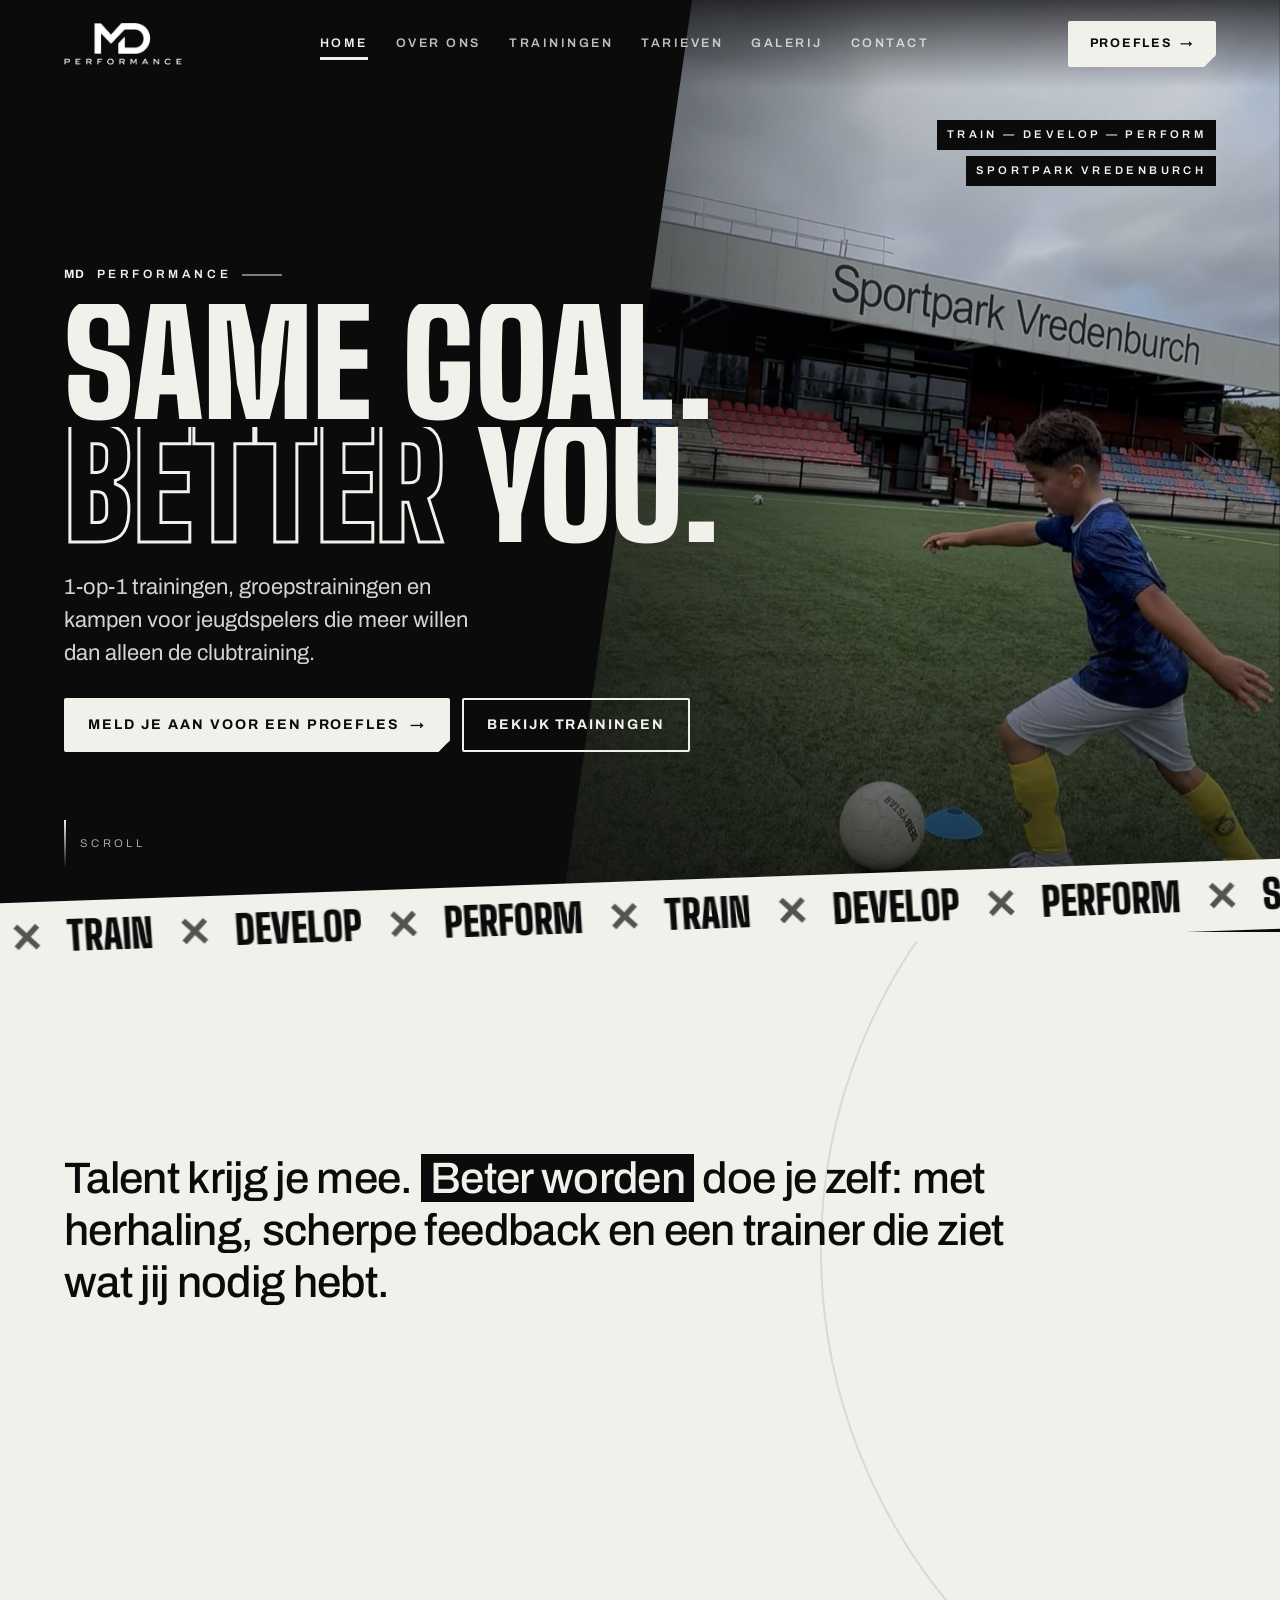
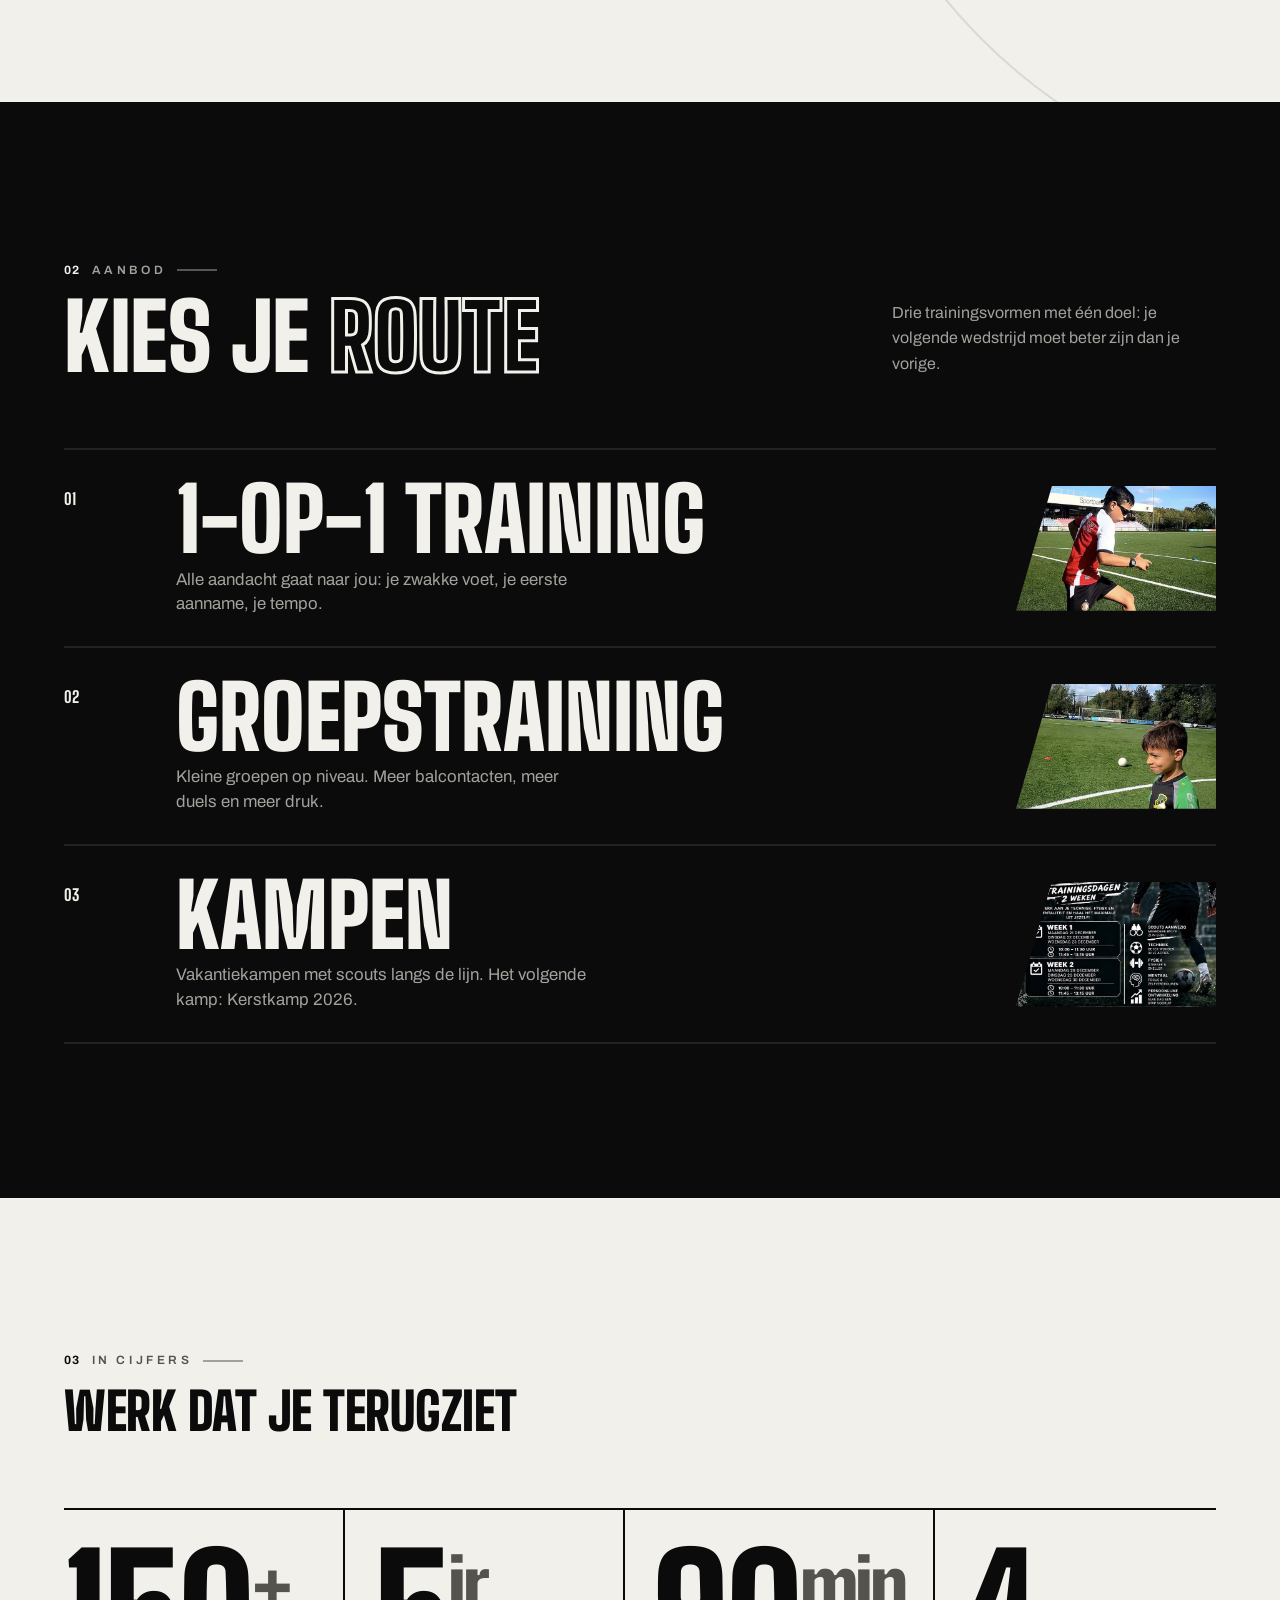
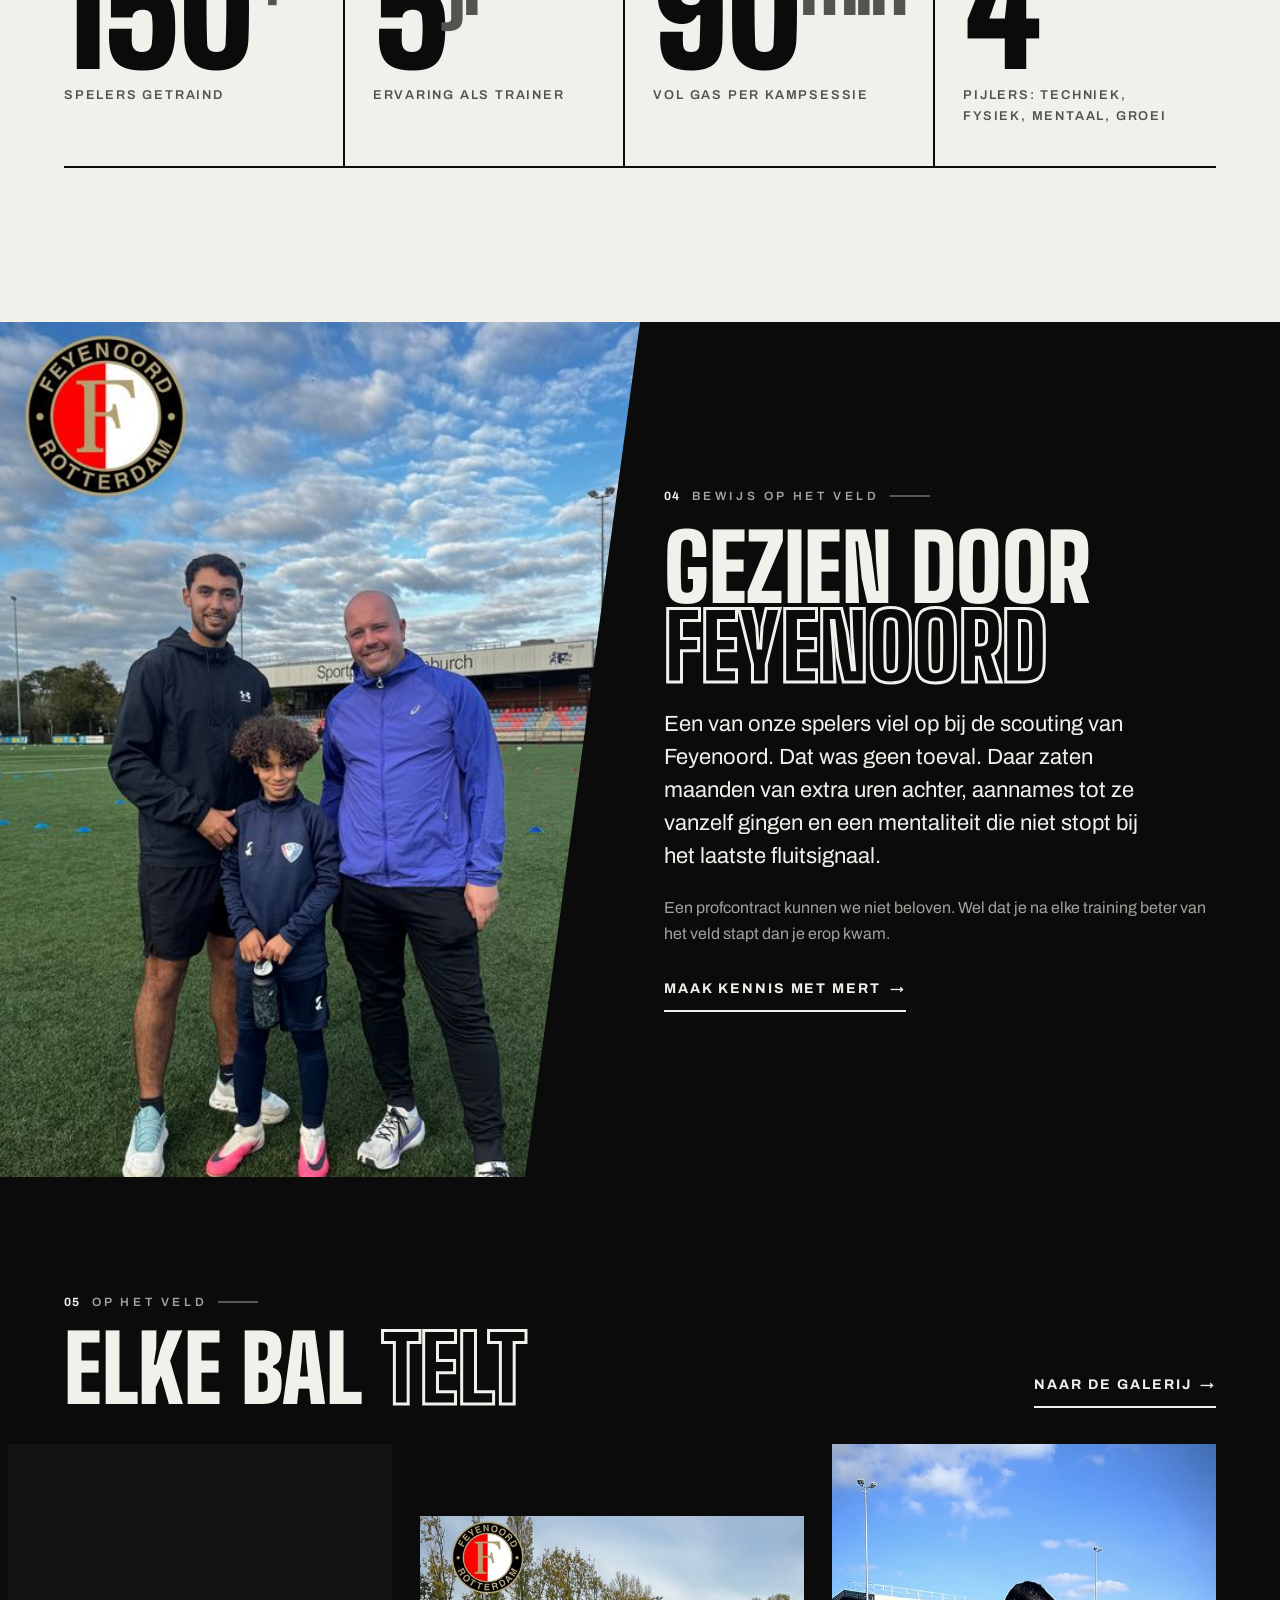
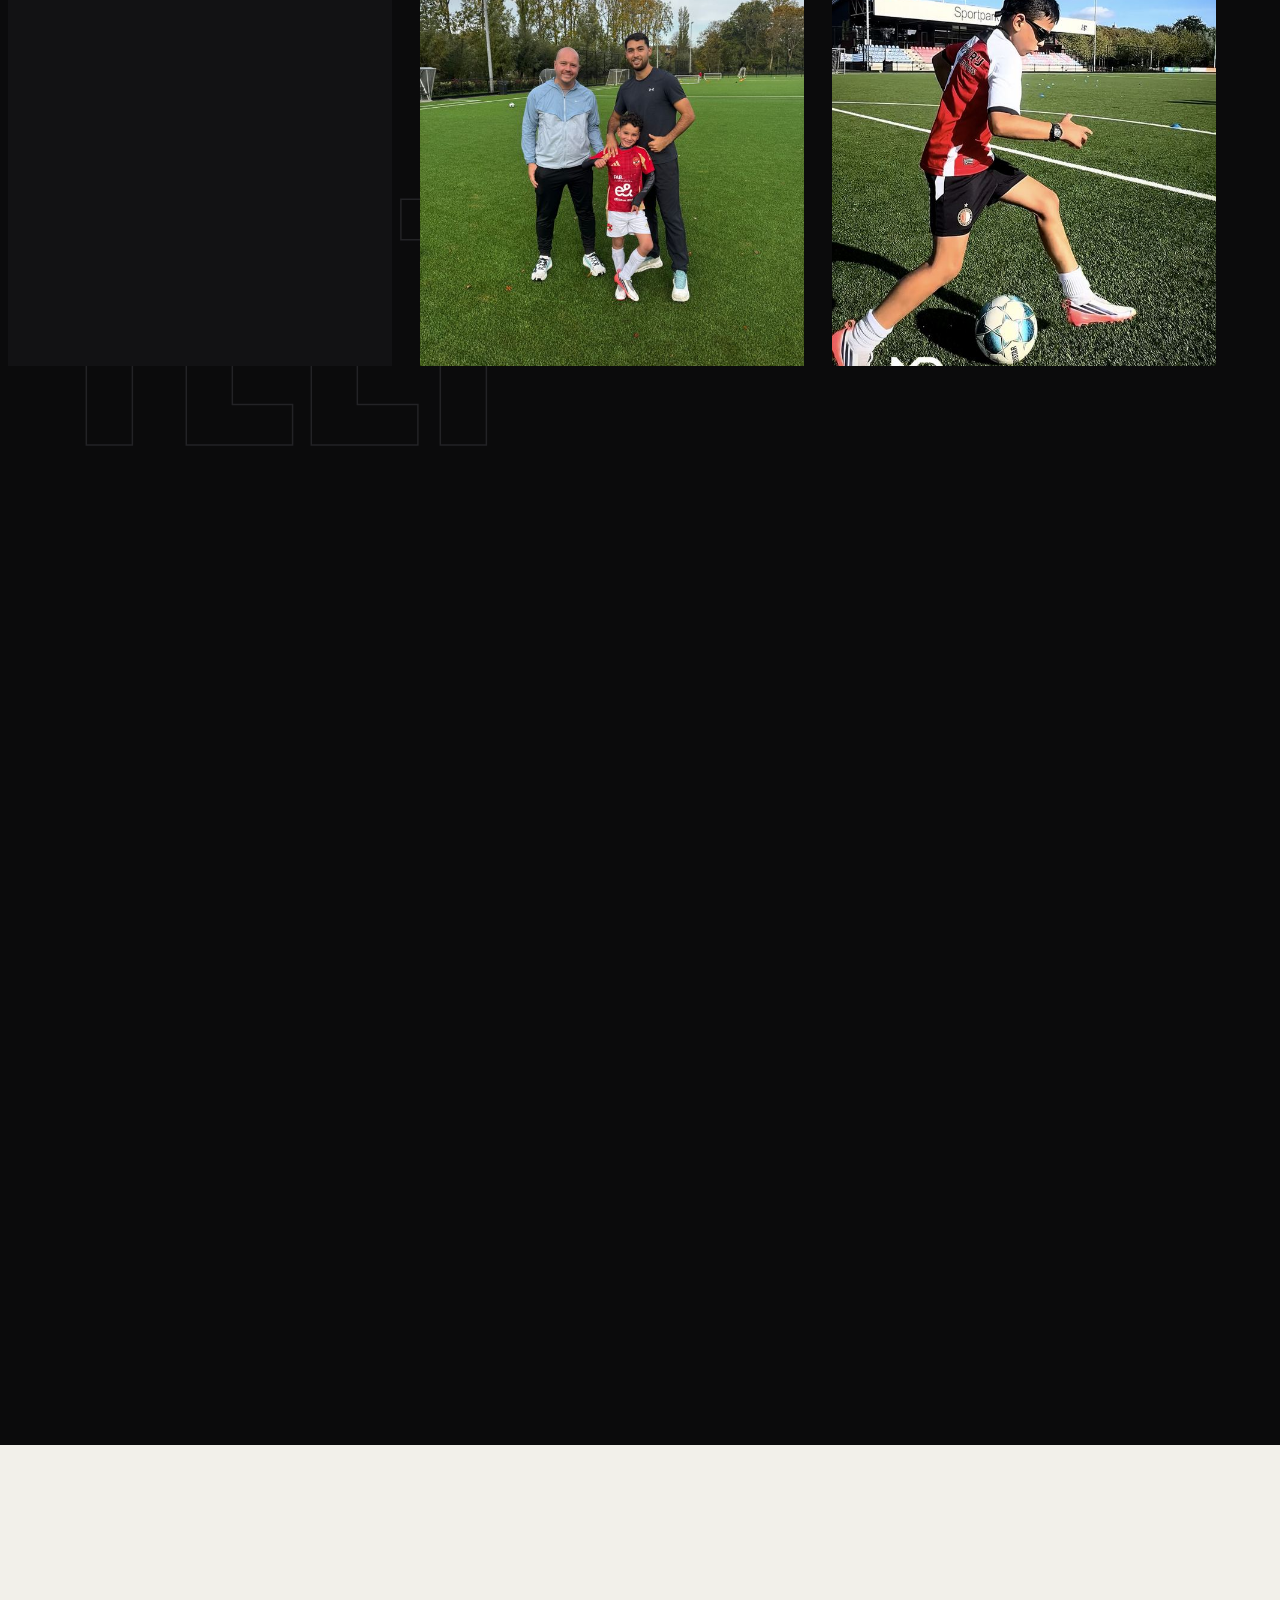
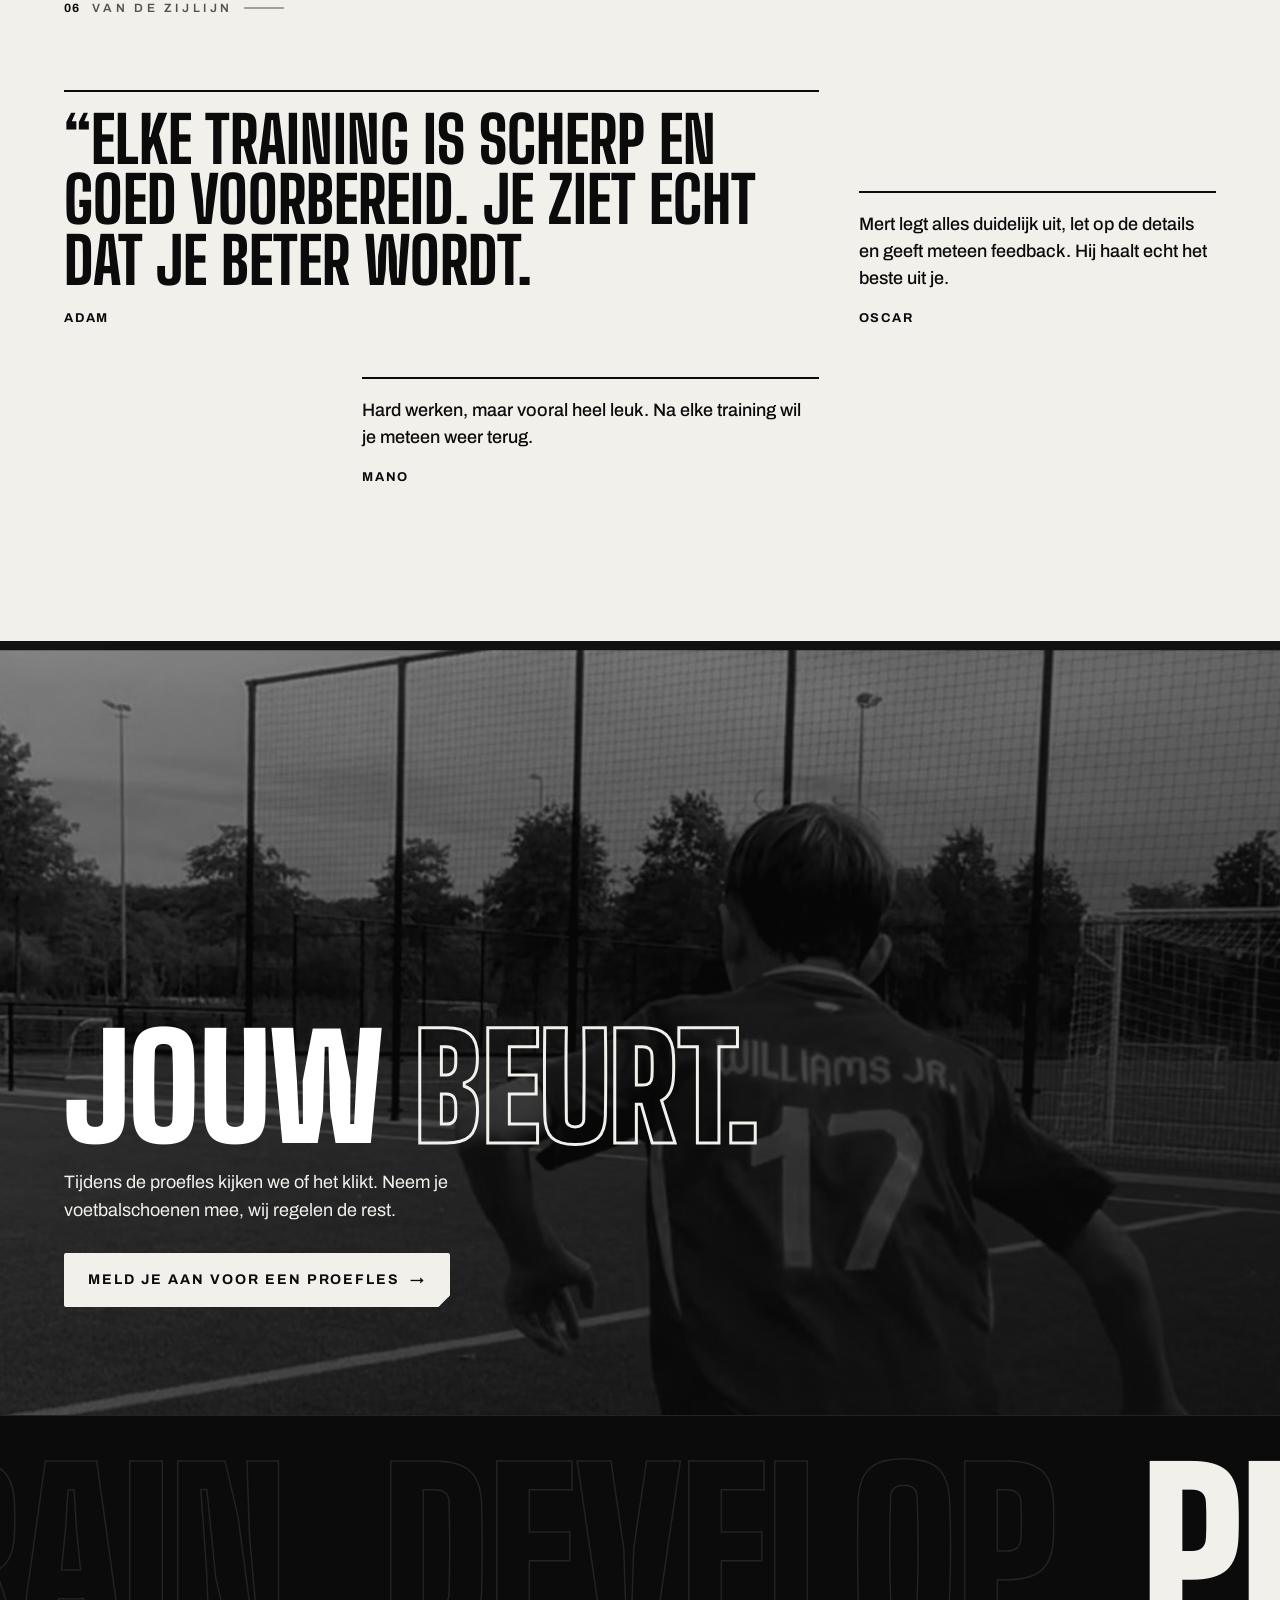
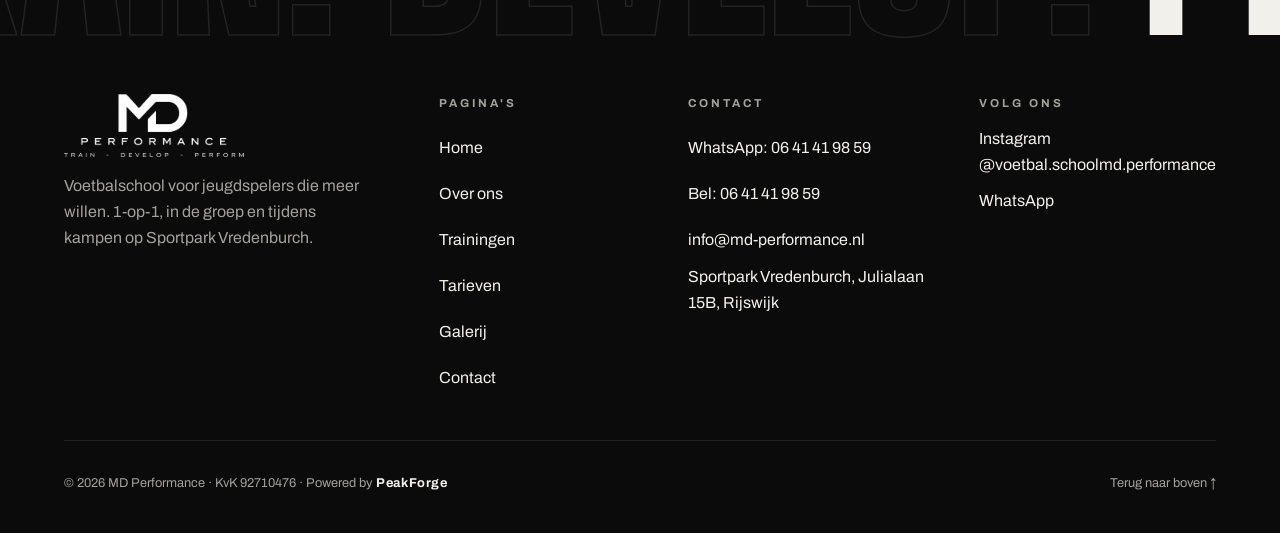
==== index.html @ e1a120b3 "MD Performance website: eerste livegang via GitHub Pages Co-Authored-By: Claude Opus 5.5 <noreply@an" ====
<!doctype html>
<html lang="nl">
<head>
<meta charset="utf-8">
<meta name="viewport" content="width=device-width, initial-scale=1, viewport-fit=cover">
<title>MD Performance | Voetbalschool in Rijswijk – 1-op-1, groep & kampen</title>
<meta name="description" content="Voetbalschool MD Performance traint jeugdspelers op Sportpark Vredenburch in Rijswijk. 1-op-1 training, kleine groepen en kampen. Meld je aan voor een proefles.">
<link rel="canonical" href="https://md-performance.nl/">
<meta name="theme-color" content="#0b0b0c">
<meta property="og:type" content="website">
<meta property="og:locale" content="nl_NL">
<meta property="og:site_name" content="MD Performance">
<meta property="og:title" content="MD Performance | Voetbalschool in Rijswijk – 1-op-1, groep & kampen">
<meta property="og:description" content="Voetbalschool MD Performance traint jeugdspelers op Sportpark Vredenburch in Rijswijk. 1-op-1 training, kleine groepen en kampen. Meld je aan voor een proefles.">
<meta property="og:url" content="https://md-performance.nl/">
<meta property="og:image" content="https://md-performance.nl/images/og-image.jpg">
<meta property="og:image:width" content="1200">
<meta property="og:image:height" content="630">
<meta name="twitter:card" content="summary_large_image">
<link rel="icon" href="favicon.ico" sizes="any">
<link rel="icon" type="image/png" sizes="192x192" href="images/icon-192.png">
<link rel="apple-touch-icon" href="images/apple-touch-icon.png">
<link rel="manifest" href="site.webmanifest">
<link rel="preconnect" href="https://fonts.googleapis.com">
<link rel="preconnect" href="https://fonts.gstatic.com" crossorigin>
<link rel="stylesheet" href="https://fonts.googleapis.com/css2?family=Archivo:wght@400;500;600;700&amp;family=Big+Shoulders+Display:wght@700;800;900&amp;display=swap">
<link rel="stylesheet" href="css/style.css">
<script>(function(d){d.classList.add('js');try{if(!sessionStorage.getItem('mdIntro'))d.classList.add('intro');if(sessionStorage.getItem('mdNav')){d.classList.add('arrive');sessionStorage.removeItem('mdNav')}}catch(e){}})(document.documentElement)</script>
<script src="js/main.js" defer></script>
<script type="application/ld+json">{"@context": "https://schema.org", "@type": "SportsActivityLocation", "name": "MD Performance", "alternateName": "MD Performance Football School", "description": "Voetbalschool voor jeugdspelers: 1-op-1 trainingen, groepstrainingen en kampen op Sportpark Vredenburch in Rijswijk.", "url": "https://md-performance.nl/", "logo": "https://md-performance.nl/images/icon-512.png", "image": "https://md-performance.nl/images/og-image.jpg", "telephone": "+31641419859", "email": "info@md-performance.nl", "slogan": "Same goal. Better you.", "address": {"@type": "PostalAddress", "streetAddress": "Julialaan 15B", "addressLocality": "Rijswijk", "addressRegion": "Zuid-Holland", "addressCountry": "NL"}, "founder": {"@type": "Person", "name": "Mert Dogrusoz"}, "areaServed": ["Rijswijk", "Den Haag", "Delft", "Westland"], "sameAs": ["https://www.instagram.com/voetbal.schoolmd.performance/"], "priceRange": "€€"}</script>
</head>
<body id="top">
<a class="skip" href="#main">Direct naar de inhoud</a>

<header class="site-header">
  <div class="wrap">
    <a class="brand" href="index.html" aria-label="MD Performance, naar de homepage">
      <img src="images/logo.png" alt="MD Performance" width="560" height="199">
    </a>
    <nav class="nav" aria-label="Hoofdmenu">
      <ul>
        <li><a href="index.html" aria-current="page">Home</a></li>
        <li><a href="over-ons.html">Over ons</a></li>
        <li><a href="trainingen.html">Trainingen</a></li>
        <li><a href="tarieven-rooster.html">Tarieven</a></li>
        <li><a href="galerij.html">Galerij</a></li>
        <li><a href="contact.html">Contact</a></li>
      </ul>
    </nav>
    <a class="btn header-cta" href="contact.html#aanmelden">Proefles <span class="arrow" aria-hidden="true">→</span></a>
    <button class="burger" type="button" aria-expanded="false" aria-controls="menu" aria-label="Menu openen"><span></span></button>
  </div>
</header>

<nav class="menu" id="menu" aria-label="Mobiel menu">
  <ol>
    <li><a href="index.html" aria-current="page"><small>01</small>Home</a></li>
    <li><a href="over-ons.html"><small>02</small>Over ons</a></li>
    <li><a href="trainingen.html"><small>03</small>Trainingen</a></li>
    <li><a href="tarieven-rooster.html"><small>04</small>Tarieven</a></li>
    <li><a href="galerij.html"><small>05</small>Galerij</a></li>
    <li><a href="contact.html"><small>06</small>Contact</a></li>
  </ol>
  <div class="menu-foot">
    <a class="btn btn--block" href="contact.html#aanmelden">Proefles aanmelden <span class="arrow" aria-hidden="true">→</span></a>
    <a class="btn btn--ghost btn--block" href="https://wa.me/31641419859?text=Hoi%20Mert%21%20Ik%20wil%20graag%20een%20proefles%20plannen%20bij%20MD%20Performance." target="_blank" rel="noopener"><svg viewBox="0 0 24 24" fill="currentColor" aria-hidden="true" focusable="false"><path d="M17.47 14.38c-.3-.15-1.76-.87-2.03-.97-.27-.1-.47-.15-.67.15-.2.3-.77.97-.94 1.16-.17.2-.35.22-.64.08-.3-.15-1.26-.47-2.39-1.48-.88-.79-1.48-1.76-1.65-2.06-.17-.3-.02-.46.13-.6.13-.14.3-.35.45-.52.15-.18.2-.3.3-.5.1-.2.05-.37-.03-.52-.07-.15-.67-1.61-.92-2.2-.24-.59-.49-.5-.67-.51h-.57c-.2 0-.52.07-.79.37-.27.3-1.04 1.02-1.04 2.48 0 1.46 1.07 2.88 1.21 3.07.15.2 2.1 3.2 5.08 4.49.71.3 1.26.49 1.7.63.71.22 1.36.19 1.87.12.57-.09 1.76-.72 2-1.41.25-.7.25-1.29.18-1.41-.08-.13-.27-.2-.57-.35m-5.42 7.4h-.01a9.87 9.87 0 0 1-5.03-1.38l-.36-.21-3.74.98 1-3.65-.24-.37a9.86 9.86 0 0 1-1.51-5.26c0-5.45 4.44-9.88 9.89-9.88 2.64 0 5.12 1.03 6.99 2.9a9.83 9.83 0 0 1 2.89 6.99c0 5.45-4.44 9.88-9.88 9.88m8.41-18.3A11.82 11.82 0 0 0 12.05 0C5.5 0 .16 5.34.16 11.89c0 2.1.55 4.14 1.59 5.95L.06 24l6.3-1.65a11.88 11.88 0 0 0 5.68 1.45h.01c6.55 0 11.89-5.34 11.89-11.9a11.82 11.82 0 0 0-3.48-8.41Z"/></svg> WhatsApp Mert</a>
    <p>Julialaan 15B, Rijswijk · <a href="tel:+31641419859">06 41 41 98 59</a></p>
  </div>
</nav>

<main id="main">

  <!-- HERO -->
  <section class="hero" aria-labelledby="hero-title">
    <div class="hero__media">
      <img src="images/vredenburch-1024.jpg" srcset="images/vredenburch-640.jpg 640w, images/vredenburch-1024.jpg 1024w, images/vredenburch-1290.jpg 1290w" sizes="(min-width: 1100px) 56vw, 100vw" width="1290" height="2284" alt="Jonge speler in blauw-geel tenue legt de bal klaar voor de tribune van Sportpark Vredenburch" fetchpriority="high">
    </div>
    <div class="wrap hero__content">
      <p class="kicker"><b>MD</b> Performance</p>
      <h1 class="d d-xxl" id="hero-title">
        <span class="line"><span style="--d:.1s">Same goal.</span></span>
        <span class="line"><span style="--d:.25s"><span class="outline">Better</span> you.</span></span>
      </h1>
      <p class="lead">1-op-1 trainingen, groepstrainingen en kampen voor jeugdspelers die meer willen dan alleen de clubtraining.</p>
      <div class="btn-row">
        <a class="btn" href="contact.html#aanmelden">Meld je aan voor een proefles <span class="arrow" aria-hidden="true">→</span></a>
        <a class="btn btn--ghost" href="trainingen.html">Bekijk trainingen</a>
      </div>
    </div>
    <div class="hero__side" aria-hidden="true"><span>Train — Develop — Perform</span><span>Sportpark Vredenburch</span></div>
    <span class="scroll-cue" aria-hidden="true">Scroll</span>
  </section>

  <div class="ticker " aria-hidden="true"><div class="ticker__track"><span>Train<i aria-hidden="true">✕</i></span><span>Develop<i aria-hidden="true">✕</i></span><span>Perform<i aria-hidden="true">✕</i></span><span>Same goal<i aria-hidden="true">✕</i></span><span>Better you<i aria-hidden="true">✕</i></span><span>Train<i aria-hidden="true">✕</i></span><span>Develop<i aria-hidden="true">✕</i></span><span>Perform<i aria-hidden="true">✕</i></span></div></div>

  <!-- INTRO -->
  <section class="sec s--light intro" aria-labelledby="intro-title">
    <span class="arc" aria-hidden="true"></span>
    <div class="wrap intro__grid">
      <p class="kicker" data-reveal><b>01</b> Waar we voor staan</p>
      <h2 class="sr-only" id="intro-title">Over MD Performance</h2>
      <p class="statement" data-fill>Talent krijg je mee. <em>Beter worden</em> doe je zelf: met herhaling, scherpe feedback en een trainer die ziet wat jij nodig hebt.</p>
      <div class="intro__aside" data-reveal style="--d:.15s">
        <p>MD Performance is opgericht door trainer Mert Dogrusoz. Bij ons sta je niet met dertig kinderen op één veld. Je traint 1-op-1 of in een kleine groep, en elke bal telt. Techniek, snelheid, inzicht en mentaliteit trainen we allemaal, afgestemd op jouw volgende stap.</p>
        <a class="link-arrow" href="over-ons.html">Lees ons verhaal <span aria-hidden="true">→</span></a>
      </div>
    </div>
  </section>

  <!-- AANBOD -->
  <section class="sec" aria-labelledby="aanbod-title">
    <div class="wrap">
      <div class="sec-head sec-head--split">
        <div>
          <p class="kicker" data-reveal><b>02</b> Aanbod</p>
          <h2 class="d d-l mt-s" id="aanbod-title" data-reveal>Kies je <span class="red">route</span></h2>
        </div>
        <p class="muted" data-reveal style="--d:.1s; max-width: 36ch">Drie trainingsvormen met één doel: je volgende wedstrijd moet beter zijn dan je vorige.</p>
      </div>
      <ul class="offer" role="list">
        <li data-reveal>
          <a href="trainingen.html#individueel">
            <span class="offer__num">01</span>
            <span class="offer__title">1-op-1 training<span class="offer__desc">Alle aandacht gaat naar jou: je zwakke voet, je eerste aanname, je tempo.</span></span>
            <span class="offer__thumb"><img src="images/aanname-1024.jpg" srcset="images/aanname-640.jpg 640w, images/aanname-1024.jpg 1024w, images/aanname-1290.jpg 1290w" sizes="200px" width="1290" height="2242" alt="" loading="lazy" decoding="async"></span>
          </a>
        </li>
        <li data-reveal style="--d:.08s">
          <a href="trainingen.html#groep">
            <span class="offer__num">02</span>
            <span class="offer__title">Groepstraining<span class="offer__desc">Kleine groepen op niveau. Meer balcontacten, meer duels en meer druk.</span></span>
            <span class="offer__thumb"><img src="images/glimlach-1024.jpg" srcset="images/glimlach-640.jpg 640w, images/glimlach-1024.jpg 1024w, images/glimlach-1274.jpg 1274w" sizes="200px" width="1274" height="2243" alt="" loading="lazy" decoding="async"></span>
          </a>
        </li>
        <li data-reveal style="--d:.16s">
          <a href="trainingen.html#kampen">
            <span class="offer__num">03</span>
            <span class="offer__title">Kampen<span class="offer__desc">Vakantiekampen met scouts langs de lijn. Het volgende kamp: Kerstkamp 2026.</span></span>
            <span class="offer__thumb"><img src="images/kerstkamp-2026-1024.jpg" srcset="images/kerstkamp-2026-640.jpg 640w, images/kerstkamp-2026-1024.jpg 1024w" sizes="200px" width="1024" height="1536" alt="" loading="lazy" decoding="async"></span>
          </a>
        </li>
      </ul>
    </div>
  </section>

  <!-- CIJFERS -->
  <section class="sec s--light" aria-labelledby="cijfers-title">
    <div class="wrap">
      <div class="sec-head">
        <p class="kicker" data-reveal><b>03</b> In cijfers</p>
        <h2 class="d d-m" id="cijfers-title" data-reveal>Werk dat je terugziet</h2>
      </div>
      <!-- INVULLEN: controleer/vervang de eerste twee cijfers door echte aantallen -->
      <dl class="stats">
        <div class="stat" data-reveal><dt class="sr-only">Spelers getraind</dt><dd style="margin:0"><span class="stat__n"><span data-count="150">150</span><span class="u">+</span></span><span class="stat__l">spelers getraind</span></dd></div>
        <div class="stat" data-reveal style="--d:.08s"><dt class="sr-only">Jaar ervaring</dt><dd style="margin:0"><span class="stat__n"><span data-count="5">5</span><span class="u">jr</span></span><span class="stat__l">ervaring als trainer</span></dd></div>
        <div class="stat" data-reveal style="--d:.16s"><dt class="sr-only">Minuten per kampsessie</dt><dd style="margin:0"><span class="stat__n"><span data-count="90">90</span><span class="u">min</span></span><span class="stat__l">vol gas per kampsessie</span></dd></div>
        <div class="stat" data-reveal style="--d:.24s"><dt class="sr-only">Pijlers</dt><dd style="margin:0"><span class="stat__n"><span data-count="4">4</span></span><span class="stat__l">pijlers: techniek, fysiek, mentaal, groei</span></dd></div>
      </dl>
    </div>
  </section>

  <!-- FEATURE: SCOUTING -->
  <section class="feature" aria-labelledby="scout-title">
    <div class="feature__media media cut-r" data-reveal="cut">
      <img src="images/scouting-1-1024.jpg" srcset="images/scouting-1-640.jpg 640w, images/scouting-1-1024.jpg 1024w, images/scouting-1-1600.jpg 1600w" sizes="(min-width: 768px) 50vw, 100vw" width="1600" height="2136" alt="Trainer Mert Dogrusoz met een jonge speler en een begeleider op Sportpark Vredenburch" loading="lazy" decoding="async">
    </div>
    <div class="feature__body">
      <p class="kicker" data-reveal><b>04</b> Bewijs op het veld</p>
      <h2 class="d d-l" id="scout-title" data-reveal>Gezien door <span class="red">Feyenoord</span></h2>
      <p class="lead" data-reveal>Een van onze spelers viel op bij de scouting van Feyenoord. Dat was geen toeval. Daar zaten maanden van extra uren achter, aannames tot ze vanzelf gingen en een mentaliteit die niet stopt bij het laatste fluitsignaal.</p>
      <p class="muted" data-reveal>Een profcontract kunnen we niet beloven. Wel dat je na elke training beter van het veld stapt dan je erop kwam.</p>
      <div data-reveal><a class="link-arrow" href="over-ons.html">Maak kennis met Mert <span aria-hidden="true">→</span></a></div>
    </div>
  </section>

  <!-- FOTO-STROOK -->
  <section class="sec hs" aria-labelledby="veld-title">
    <div class="hs__pin">
    <span class="hs__ghost" aria-hidden="true">Elke bal telt</span>
    <div class="wrap sec-head sec-head--split">
      <div>
        <p class="kicker" data-reveal><b>05</b> Op het veld</p>
        <h2 class="d d-l mt-s" id="veld-title" data-reveal>Elke bal <span class="outline">telt</span></h2>
      </div>
      <a class="link-arrow" href="galerij.html" data-reveal>Naar de galerij <span aria-hidden="true">→</span></a>
    </div>
    <div class="strip">
      <figure class="media media--hover" data-reveal><img src="images/vredenburch-1024.jpg" srcset="images/vredenburch-640.jpg 640w, images/vredenburch-1024.jpg 1024w, images/vredenburch-1290.jpg 1290w" sizes="(min-width: 1100px) 22vw, 72vw" width="1290" height="2284" alt="Speler in blauw-geel tenue dribbelt langs een pion voor de tribune van Sportpark Vredenburch" loading="lazy" decoding="async"></figure>
      <figure class="media media--hover" data-reveal style="--d:.08s"><img src="images/glimlach-1024.jpg" srcset="images/glimlach-640.jpg 640w, images/glimlach-1024.jpg 1024w, images/glimlach-1274.jpg 1274w" sizes="(min-width: 1100px) 18vw, 72vw" width="1274" height="2243" alt="Lachende jonge speler in een groen-zwart shirt bij de middencirkel" loading="lazy" decoding="async"></figure>
      <figure class="media media--hover duo" data-reveal style="--d:.16s"><img src="images/sprint-1024.jpg" srcset="images/sprint-640.jpg 640w, images/sprint-1024.jpg 1024w, images/sprint-1290.jpg 1290w" sizes="(min-width: 1100px) 20vw, 72vw" width="1290" height="2111" alt="Speler met rugnummer 17 sprint met de bal langs pionnen tijdens een training" loading="lazy" decoding="async"></figure>
      <figure class="media media--hover" data-reveal style="--d:.24s"><img src="images/scouting-2-1024.jpg" srcset="images/scouting-2-640.jpg 640w, images/scouting-2-1024.jpg 1024w, images/scouting-2-1600.jpg 1600w" sizes="(min-width: 1100px) 18vw, 72vw" width="1600" height="2136" alt="Mert Dogrusoz met een jonge speler in een rood shirt en een begeleider op het trainingsveld" loading="lazy" decoding="async"></figure>
      <figure class="media media--hover" data-reveal style="--d:.32s"><img src="images/aanname-1024.jpg" srcset="images/aanname-640.jpg 640w, images/aanname-1024.jpg 1024w, images/aanname-1290.jpg 1290w" sizes="(min-width: 1100px) 22vw, 72vw" width="1290" height="2242" alt="Speler controleert de bal met de binnenkant van de voet" loading="lazy" decoding="async"></figure>
    </div>
    <p class="strip-hint" aria-hidden="true">← Swipe →</p>
    </div>
  </section>

  <!-- REVIEWS -->
  <section class="sec s--light" aria-labelledby="reviews-title">
    <div class="wrap">
      <div class="sec-head">
        <p class="kicker" data-reveal><b>06</b> Van de zijlijn</p>
        <h2 class="sr-only" id="reviews-title">Wat ouders en spelers zeggen</h2>
      </div>
      <div class="reviews">
        <figure class="review review--big" data-reveal>
          <blockquote><p>Elke training is scherp en goed voorbereid. Je ziet echt dat je beter wordt.</p></blockquote>
          <figcaption><b>Adam</b></figcaption>
        </figure>
        <figure class="review" data-reveal style="--d:.1s">
          <blockquote><p>Mert legt alles duidelijk uit, let op de details en geeft meteen feedback. Hij haalt echt het beste uit je.</p></blockquote>
          <figcaption><b>Oscar</b></figcaption>
        </figure>
        <figure class="review" data-reveal style="--d:.2s">
          <blockquote><p>Hard werken, maar vooral heel leuk. Na elke training wil je meteen weer terug.</p></blockquote>
          <figcaption><b>Mano</b></figcaption>
        </figure>
      </div>
    </div>
  </section>

  <!-- AFSLUITENDE CTA -->
  <section class="cta-final" aria-labelledby="cta-title">
    <div class="media duo duo--dark"><img src="images/sprint-1024.jpg" srcset="images/sprint-640.jpg 640w, images/sprint-1024.jpg 1024w, images/sprint-1290.jpg 1290w" sizes="100vw" width="1290" height="2111" alt="" loading="lazy" decoding="async"></div>
    <div class="wrap">
      <h2 class="d d-xl" id="cta-title" data-reveal>Jouw <span class="outline">beurt.</span></h2>
      <p data-reveal>Tijdens de proefles kijken we of het klikt. Neem je voetbalschoenen mee, wij regelen de rest.</p>
      <div class="btn-row" data-reveal>
        <a class="btn" href="contact.html#aanmelden">Meld je aan voor een proefles <span class="arrow" aria-hidden="true">→</span></a>
      </div>
    </div>
  </section>

</main>

<footer class="site-footer">
  <div class="footer-big" aria-hidden="true">Train. Develop. <span>Perform.</span></div>
  <div class="wrap">
    <div class="footer-grid">
      <div class="footer-brand">
        <img src="images/logo-full.png" alt="MD Performance – Train, Develop, Perform" width="900" height="319" loading="lazy">
        <p>Voetbalschool voor jeugdspelers die meer willen. 1-op-1, in de groep en tijdens kampen op Sportpark Vredenburch.</p>
      </div>
      <div>
        <h2>Pagina's</h2>
        <ul>
          <li><a href="index.html">Home</a></li>
          <li><a href="over-ons.html">Over ons</a></li>
          <li><a href="trainingen.html">Trainingen</a></li>
          <li><a href="tarieven-rooster.html">Tarieven</a></li>
          <li><a href="galerij.html">Galerij</a></li>
          <li><a href="contact.html">Contact</a></li>
        </ul>
      </div>
      <div>
        <h2>Contact</h2>
        <ul>
          <li><a href="https://wa.me/31641419859?text=Hoi%20Mert%21%20Ik%20wil%20graag%20een%20proefles%20plannen%20bij%20MD%20Performance." target="_blank" rel="noopener">WhatsApp: 06 41 41 98 59</a></li>
          <li><a href="tel:+31641419859">Bel: 06 41 41 98 59</a></li>
          <li><a href="mailto:info@md-performance.nl">info@md-performance.nl</a></li>
          <li><a href="https://www.google.com/maps/search/?api=1&query=Sportpark%20Vredenburch%2C%20Julialaan%2015B%2C%20Rijswijk" target="_blank" rel="noopener">Sportpark Vredenburch, Julialaan 15B, Rijswijk</a></li>
        </ul>
      </div>
      <div>
        <h2>Volg ons</h2>
        <ul>
          <li><a href="https://www.instagram.com/voetbal.schoolmd.performance/" target="_blank" rel="noopener">Instagram @voetbal.schoolmd.performance</a></li>
          <li><a href="https://wa.me/31641419859?text=Hoi%20Mert%21%20Ik%20wil%20graag%20een%20proefles%20plannen%20bij%20MD%20Performance." target="_blank" rel="noopener">WhatsApp</a></li>
        </ul>
      </div>
    </div>
    <div class="footer-bottom">
      <p>© <span data-year>2026</span> MD Performance · KvK 92710476 · <a class="powered" href="https://www.peakforge.nl" target="_blank" rel="noopener">Powered by <b>PeakForge</b></a></p>
      <a href="#top">Terug naar boven ↑</a>
    </div>
  </div>
</footer>

<div class="dock">
  <a class="btn" href="contact.html#aanmelden">Proefles aanmelden <span class="arrow" aria-hidden="true">→</span></a>
  <a class="btn btn--wa" href="https://wa.me/31641419859?text=Hoi%20Mert%21%20Ik%20wil%20graag%20een%20proefles%20plannen%20bij%20MD%20Performance." target="_blank" rel="noopener" aria-label="Stuur een WhatsApp-bericht"><svg viewBox="0 0 24 24" fill="currentColor" aria-hidden="true" focusable="false"><path d="M17.47 14.38c-.3-.15-1.76-.87-2.03-.97-.27-.1-.47-.15-.67.15-.2.3-.77.97-.94 1.16-.17.2-.35.22-.64.08-.3-.15-1.26-.47-2.39-1.48-.88-.79-1.48-1.76-1.65-2.06-.17-.3-.02-.46.13-.6.13-.14.3-.35.45-.52.15-.18.2-.3.3-.5.1-.2.05-.37-.03-.52-.07-.15-.67-1.61-.92-2.2-.24-.59-.49-.5-.67-.51h-.57c-.2 0-.52.07-.79.37-.27.3-1.04 1.02-1.04 2.48 0 1.46 1.07 2.88 1.21 3.07.15.2 2.1 3.2 5.08 4.49.71.3 1.26.49 1.7.63.71.22 1.36.19 1.87.12.57-.09 1.76-.72 2-1.41.25-.7.25-1.29.18-1.41-.08-.13-.27-.2-.57-.35m-5.42 7.4h-.01a9.87 9.87 0 0 1-5.03-1.38l-.36-.21-3.74.98 1-3.65-.24-.37a9.86 9.86 0 0 1-1.51-5.26c0-5.45 4.44-9.88 9.89-9.88 2.64 0 5.12 1.03 6.99 2.9a9.83 9.83 0 0 1 2.89 6.99c0 5.45-4.44 9.88-9.88 9.88m8.41-18.3A11.82 11.82 0 0 0 12.05 0C5.5 0 .16 5.34.16 11.89c0 2.1.55 4.14 1.59 5.95L.06 24l6.3-1.65a11.88 11.88 0 0 0 5.68 1.45h.01c6.55 0 11.89-5.34 11.89-11.9a11.82 11.82 0 0 0-3.48-8.41Z"/></svg></a>
</div>
</body>
</html>
---- css/style.css ----
/* ==========================================================================
   MD PERFORMANCE — style.css
   Concept "Krijtlijn": zwart/krijtwit + één signaalrood, condensed display-
   typografie, diagonale snedes (de schuine poot van de M) en veldlijnen.
   Mobile-first: basis = 360–430px, opschalen op 768px en 1100px.
   ========================================================================== */

/* ---------- 1. Tokens ---------------------------------------------------- */
:root {
  /* Kleuren */
  --ink: #0b0b0c;          /* diepzwart – hoofdgrond */
  --ink-2: #161618;        /* iets lichter zwart voor vlakken */
  --ink-3: #232326;        /* lijnen op zwart */
  --chalk: #f2f0ea;        /* krijtwit – lichte secties en tekst op zwart */
  --chalk-2: #e3e0d7;      /* lijnen op krijtwit */
  --mute: #a3a19b;         /* secundaire tekst op zwart (7:1) */
  --mute-ink: #55534e;     /* secundaire tekst op krijtwit (7:1) */
  /* Accent = zwart/wit. Wil je later toch een kleuraccent? Pas deze drie aan. */
  --acc: var(--chalk);     /* accent: vlakken/knoppen op zwart */
  --acc-hi: var(--chalk);  /* accent als tekst op zwart */
  --acc-lo: var(--ink);    /* accent als tekst op krijtwit */
  --err: #ff5a4d;          /* alleen voor foutmeldingen in formulieren */

  /* Typografie */
  --f-display: "Big Shoulders Display", "Arial Narrow", "Roboto Condensed", Impact, sans-serif;
  --f-body: "Archivo", system-ui, -apple-system, "Segoe UI", Roboto, Arial, sans-serif;

  /* Maatvoering */
  --max: 1320px;
  --g: clamp(20px, 5vw, 64px);            /* zijmarge */
  --sec: clamp(72px, 12vw, 160px);        /* sectie-padding */
  --hh: 68px;                             /* header-hoogte */
  --dock: 76px;                           /* hoogte mobiele CTA-balk */
  --cut: 12%;                             /* diagonale snede */
  --ease: cubic-bezier(.2, .8, .2, 1);
  --radius: 2px;
}
@media (min-width: 1100px) {
  :root { --hh: 88px; --dock: 0px; }
}

/* ---------- 2. Reset & basis -------------------------------------------- */
*, *::before, *::after { box-sizing: border-box; }
html { -webkit-text-size-adjust: 100%; scroll-behavior: smooth; scroll-padding-top: calc(var(--hh) + 16px); }
body {
  margin: 0;
  background: var(--ink);
  color: var(--chalk);
  font-family: var(--f-body);
  font-size: 1rem;
  line-height: 1.6;
  overflow-x: clip;
  padding-bottom: var(--dock);
  -webkit-font-smoothing: antialiased;
  text-rendering: optimizeLegibility;
}
img { max-width: 100%; height: auto; display: block; }
a { color: inherit; }
button, input, select, textarea { font: inherit; color: inherit; }
h1, h2, h3, h4, p, ul, ol, dl, figure, blockquote { margin: 0; }
ul[role="list"], ol[role="list"] { list-style: none; padding: 0; }
[hidden] { display: none !important; }

::selection { background: var(--chalk); color: var(--ink); }

:focus-visible {
  outline: 3px solid var(--acc-hi);
  outline-offset: 3px;
}
.s--light :focus-visible { outline-color: var(--acc-lo); }

.skip {
  position: absolute; left: 12px; top: -100px; z-index: 200;
  background: var(--chalk); color: var(--ink); padding: 12px 18px; font-weight: 700; text-decoration: none;
}
.skip:focus { top: 12px; }

.sr-only {
  position: absolute !important; width: 1px; height: 1px; padding: 0; margin: -1px;
  overflow: hidden; clip: rect(0 0 0 0); white-space: nowrap; border: 0;
}

/* Paginaovergang: native cross-document view transitions + fallback fade */
main { animation: page-in .6s var(--ease) backwards; overflow-x: clip; }
@keyframes page-in { from { opacity: 0; transform: translateY(14px); } }

/* ---------- 3. Layout ---------------------------------------------------- */
.wrap { width: min(100% - var(--g) * 2, var(--max)); margin-inline: auto; }
.wrap--narrow { width: min(100% - var(--g) * 2, 880px); margin-inline: auto; }
.sec { padding-block: var(--sec); position: relative; }
.sec--tight { padding-block: calc(var(--sec) * .6); }
.s--light { background: var(--chalk); color: var(--ink); }
.s--ink2 { background: var(--ink-2); }

/* ---------- 4. Typografie ----------------------------------------------- */
.d {
  font-family: var(--f-display);
  font-weight: 900;
  text-transform: uppercase;
  line-height: .86;
  letter-spacing: -.005em;
  text-wrap: balance;
}
.d-xxl { font-size: clamp(4.25rem, 21vw, 14rem); line-height: .8; }
.d-xl  { font-size: clamp(3.25rem, 14vw, 9rem); }
.d-l   { font-size: clamp(2.6rem, 9vw, 5.75rem); }
.d-m   { font-size: clamp(2rem, 6vw, 3.25rem); line-height: .92; }
.d-s   { font-size: clamp(1.6rem, 4vw, 2.1rem); line-height: .95; }

.outline { color: transparent; -webkit-text-stroke: 2px var(--chalk); }
.s--light .outline { -webkit-text-stroke-color: var(--ink); }
.block__num.outline { -webkit-text-stroke-width: clamp(1.5px, .3vw, 3px); }
.d .outline { color: transparent; -webkit-text-stroke: clamp(1.5px, .25vw, 3px) var(--chalk); }
.s--light .d .outline { -webkit-text-stroke-color: var(--ink); }
.red { color: transparent; -webkit-text-stroke: clamp(1.5px, .25vw, 3px) var(--chalk); }
.s--light .red { -webkit-text-stroke-color: var(--ink); }

.kicker {
  display: inline-flex; align-items: center; gap: .9em;
  font-family: var(--f-body); font-weight: 600;
  font-size: .75rem; letter-spacing: .3em; text-transform: uppercase;
  color: var(--mute);
}
.s--light .kicker { color: var(--mute-ink); }
.kicker b { color: var(--acc-hi); font-weight: 700; letter-spacing: .12em; }
.s--light .kicker b { color: var(--acc-lo); }
.kicker::after { content: ""; width: 40px; height: 2px; background: currentColor; opacity: .5; }

.lead { font-size: clamp(1.125rem, 2.2vw, 1.375rem); line-height: 1.5; max-width: 38ch; }
.statement {
  font-family: var(--f-body); font-weight: 500;
  font-size: clamp(1.5rem, 3.6vw, 2.75rem); line-height: 1.18; letter-spacing: -.015em;
  text-wrap: pretty;
}
.statement em { font-style: normal; background: var(--ink); color: var(--chalk); padding: 0 .2em; -webkit-box-decoration-break: clone; box-decoration-break: clone; }
.muted { color: var(--mute); }
.s--light .muted { color: var(--mute-ink); }
.prose p + p { margin-top: 1em; }
.prose { max-width: 62ch; }

/* ---------- 5. Knoppen --------------------------------------------------- */
.btn {
  --bg: var(--acc); --fg: var(--ink);
  position: relative; isolation: isolate; overflow: hidden;
  display: inline-flex; align-items: center; justify-content: center; gap: .7em;
  min-height: 54px; padding: .5em 1.3em;
  background: var(--bg); color: var(--fg);
  font-family: var(--f-body); font-weight: 700; font-size: .8125rem; line-height: 1.25; text-align: center;
  letter-spacing: .1em; text-transform: uppercase; text-decoration: none;
  border: 2px solid var(--bg); border-radius: var(--radius); cursor: pointer;
  clip-path: polygon(0 0, 100% 0, 100% calc(100% - 12px), calc(100% - 12px) 100%, 0 100%);
  transition: color .3s var(--ease), border-color .3s var(--ease), translate .5s var(--ease);
}
.btn::before {
  content: ""; position: absolute; inset: 0; z-index: -1;
  background: var(--ink); transform: translateX(-125%) skewX(-18deg); transform-origin: left;
  transition: transform .45s var(--ease);
}
.btn:hover::before, .btn:focus-visible::before { transform: translateX(0) skewX(0); }
.btn:hover, .btn:focus-visible { color: var(--chalk); }
.btn .arrow { transition: transform .3s var(--ease); }
.btn:hover .arrow { transform: translateX(5px); }
.s--light .btn { --bg: var(--ink); --fg: var(--chalk); }
.s--light .btn::before { background: var(--chalk); }
.s--light .btn:hover, .s--light .btn:focus-visible { color: var(--ink); }
.btn--ghost { --bg: transparent; --fg: var(--chalk); border-color: currentColor; clip-path: none; }
.btn--ghost::before { background: var(--chalk); }
.btn--ghost:hover { color: var(--ink); }
.s--light .btn--ghost { --bg: transparent; --fg: var(--ink); border-color: var(--ink); }
.s--light .btn--ghost::before { background: var(--ink); }
.s--light .btn--ghost:hover { color: var(--chalk); }
@media (min-width: 768px) { .btn { padding: .5em 1.6em; font-size: .875rem; letter-spacing: .14em; } }
.btn--block { width: 100%; }
.btn svg { width: 20px; height: 20px; flex: none; }
.btn-row { display: flex; flex-wrap: wrap; gap: 12px; }

.link-arrow {
  display: inline-flex; align-items: center; gap: .6em; min-height: 44px;
  font-weight: 700; font-size: .875rem; letter-spacing: .14em; text-transform: uppercase;
  text-decoration: none; border-bottom: 2px solid currentColor;
}
.link-arrow span { transition: transform .3s var(--ease); }
.link-arrow:hover span { transform: translateX(6px); }

/* ---------- 6. Header ---------------------------------------------------- */
.site-header {
  position: fixed; inset: 0 0 auto; z-index: 100;
  height: var(--hh);
  display: flex; align-items: center;
  background: linear-gradient(to bottom, rgba(11,11,12,.75), rgba(11,11,12,0));
  transition: height .35s var(--ease), background-color .35s var(--ease), box-shadow .35s, transform .5s var(--ease);
}
.site-header.is-hidden { transform: translateY(-100%); }
.site-header.is-scrolled,
.solid-header .site-header {
  background: var(--ink);
  box-shadow: 0 1px 0 var(--ink-3);
}
.site-header .wrap { display: flex; align-items: center; justify-content: space-between; gap: 24px; }
.brand { display: flex; align-items: center; min-height: 44px; text-decoration: none; }
.brand img { height: 34px; width: auto; transition: height .35s var(--ease); }

.nav { display: none; }
.header-cta { display: none; }

.burger {
  position: relative; z-index: 2;
  width: 48px; height: 48px; margin-right: -10px;
  display: grid; place-items: center;
  background: none; border: 0; cursor: pointer;
}
.burger span, .burger span::before {
  content: ""; display: block; width: 28px; height: 2px; background: var(--chalk);
  transition: transform .35s var(--ease), width .35s var(--ease);
}
.burger span { position: relative; }
.burger span::before { position: absolute; top: 8px; right: 0; width: 18px; }
.burger span { transform: translateY(-4px); }
.burger[aria-expanded="true"] span { transform: translateY(0) rotate(45deg); }
.burger[aria-expanded="true"] span::before { width: 28px; top: 0; transform: rotate(-90deg); }

@media (min-width: 1100px) {
  .site-header.is-scrolled { height: 68px; }
  .site-header.is-scrolled .brand img { height: 30px; }
  .brand img { height: 42px; }
  .burger { display: none; }
  .nav { display: block; }
  .nav ul { display: flex; gap: clamp(18px, 2.2vw, 36px); list-style: none; margin: 0; padding: 0; }
  .nav a {
    position: relative; display: inline-flex; align-items: center; min-height: 44px;
    font-weight: 600; font-size: .78rem; letter-spacing: .2em; text-transform: uppercase;
    text-decoration: none; color: rgba(242,240,234,.78);
    transition: color .2s;
  }
  .nav a::after {
    content: ""; position: absolute; left: 0; right: 0; bottom: 6px; height: 3px;
    background: var(--acc); transform: scaleX(0); transform-origin: right;
    transition: transform .35s var(--ease);
  }
  .nav a:hover { color: var(--chalk); }
  .nav a:hover::after { transform: scaleX(1); transform-origin: left; }
  .nav a[aria-current="page"] { color: var(--chalk); }
  .nav a[aria-current="page"]::after { transform: scaleX(1); }
  .header-cta { display: inline-flex; min-height: 46px; font-size: .78rem; }
}
.nav-x { display: none; }
@media (min-width: 1320px) { .nav-x { display: inline; } }

/* ---------- 7. Mobiel menu (fullscreen overlay) -------------------------- */
.menu {
  position: fixed; inset: 0; z-index: 90;
  background: var(--ink);
  display: flex; flex-direction: column;
  padding: calc(var(--hh) + 16px) var(--g) calc(24px + env(safe-area-inset-bottom, 0px));
  overflow-y: auto;
  visibility: hidden; opacity: 0;
  clip-path: polygon(0 0, 100% 0, 100% 0, 0 0);
  transition: clip-path .55s var(--ease), opacity .3s, visibility 0s .55s;
}
.menu::before { /* middencirkel als decor */
  content: ""; position: absolute; right: -40vw; top: 30%;
  width: 90vw; aspect-ratio: 1; border: 2px solid var(--ink-3); border-radius: 50%;
  pointer-events: none;
}
.menu.is-open {
  visibility: visible; opacity: 1;
  clip-path: polygon(0 0, 100% 0, 100% 100%, 0 100%);
  transition: clip-path .55s var(--ease), opacity .2s, visibility 0s;
}
.menu ol { list-style: none; margin: 0; padding: 0; position: relative; }
.menu li { border-bottom: 1px solid var(--ink-3); }
.menu li a {
  display: flex; align-items: baseline; gap: 16px;
  padding: 12px 0; min-height: 56px;
  font-family: var(--f-display); font-weight: 800; text-transform: uppercase;
  font-size: clamp(2.25rem, 11vw, 3.5rem); line-height: 1; text-decoration: none;
  transform: translateY(24px); opacity: 0;
  transition: transform .5s var(--ease), opacity .5s var(--ease), color .2s;
}
.menu li a small {
  font-family: var(--f-body); font-size: .75rem; font-weight: 600; letter-spacing: .2em; color: var(--mute);
}
.menu li a[aria-current="page"] { color: transparent; -webkit-text-stroke: 1.5px var(--chalk); }
.menu li a[aria-current="page"] small { color: var(--chalk); -webkit-text-stroke: 0; }
.menu.is-open li a { transform: none; opacity: 1; }
.menu.is-open li:nth-child(2) a { transition-delay: .05s; }
.menu.is-open li:nth-child(3) a { transition-delay: .1s; }
.menu.is-open li:nth-child(4) a { transition-delay: .15s; }
.menu.is-open li:nth-child(5) a { transition-delay: .2s; }
.menu.is-open li:nth-child(6) a { transition-delay: .25s; }
.menu-foot { margin-top: auto; padding-top: 32px; display: grid; gap: 12px; position: relative; }
.menu-foot p { font-size: .875rem; color: var(--mute); }
.menu-open { overflow: hidden; }
@media (min-width: 1100px) { .menu { display: none; } }

/* ---------- 8. Mobiele CTA-dock ----------------------------------------- */
.dock {
  position: fixed; inset: auto 0 0; z-index: 80;
  display: flex; gap: 8px;
  padding: 10px var(--g) calc(10px + env(safe-area-inset-bottom, 0px));
  background: rgba(11,11,12,.94);
  -webkit-backdrop-filter: blur(8px); backdrop-filter: blur(8px);
  border-top: 1px solid var(--ink-3);
  transition: transform .35s var(--ease);
}
.dock .btn { flex: 1; min-height: 52px; font-size: .8rem; padding: 0 1em; }
.dock .btn--wa { flex: 0 0 56px; padding: 0; --bg: var(--ink-2); --fg: var(--chalk); border-color: var(--ink-3); }
.dock .btn--wa::before { background: var(--chalk); }
.dock .btn--wa:hover { color: var(--ink); }
.menu-open .dock { transform: translateY(110%); }
@media (min-width: 1100px) { .dock { display: none; } }

/* ---------- 9. Reveal-animaties ----------------------------------------- */
.js [data-reveal] {
  opacity: 0; transform: translateY(32px);
  transition: opacity .8s var(--ease), transform .8s var(--ease);
  transition-delay: var(--d, 0s);
}
.js [data-reveal="cut"] {
  opacity: 1; transform: none;
  clip-path: polygon(0 100%, 100% 100%, 100% 100%, 0 100%);
  transition: clip-path 1.1s var(--ease);
  transition-delay: var(--d, 0s);
}
.js [data-reveal="left"] { transform: translateX(-40px); }
.js [data-reveal].is-in { opacity: 1; transform: none; }
.js [data-reveal="cut"].is-in { clip-path: var(--clip, polygon(0 0, 100% 0, 100% 100%, 0 100%)); }

/* ---------- 10. Media: snedes, duotone ---------------------------------- */
.media { position: relative; overflow: hidden; background: var(--ink-2); }
.media img { width: 100%; height: 100%; object-fit: cover; transition: transform 1.2s var(--ease); }
.media--hover:hover img { transform: scale(1.05); }
/* Snedes via --clip, zodat de reveal-animatie naar de snede toe animeert */
.cut-l  { --clip: polygon(var(--cut) 0, 100% 0, 100% 100%, 0 100%); clip-path: var(--clip); }
.cut-r  { --clip: polygon(0 0, 100% 0, calc(100% - var(--cut)) 100%, 0 100%); clip-path: var(--clip); }
.cut-b  { --clip: polygon(0 0, 100% 0, 100% 88%, 0 100%); clip-path: var(--clip); }
.duo img { filter: grayscale(1) contrast(1.15); }
.duo::after {
  content: ""; position: absolute; inset: 0; background: rgba(11,11,12,.3); pointer-events: none;
}
.duo--dark::after { background: linear-gradient(160deg, rgba(11,11,12,.35) 0%, rgba(11,11,12,.85) 100%); }
.tag {
  position: absolute; left: 0; bottom: 0; z-index: 2;
  background: var(--ink); color: var(--chalk);
  font-size: .7rem; font-weight: 600; letter-spacing: .24em; text-transform: uppercase;
  padding: 10px 14px;
}

/* Veldlijnen (decor) */
.arc { position: absolute; pointer-events: none; border: 2px solid currentColor; border-radius: 50%; opacity: .1; }

/* ---------- 11. HOME: hero ----------------------------------------------- */
.hero {
  position: relative; min-height: 100svh;
  display: grid; align-items: end;
  padding: calc(var(--hh) + 24px) 0 clamp(40px, 8vw, 72px);
  overflow: hidden;
}
.hero__media { position: absolute; inset: 0; }
.hero__media img { width: 100%; height: 100%; object-fit: cover; object-position: 55% 30%; }
.hero__media::after {
  content: ""; position: absolute; inset: 0;
  background:
    linear-gradient(to top, var(--ink) 0%, rgba(11,11,12,.88) 38%, rgba(11,11,12,.45) 62%, rgba(11,11,12,.2) 80%, rgba(11,11,12,.45) 100%);
}
.hero .kicker { color: var(--chalk); }
.hero__content { position: relative; z-index: 2; }
.hero h1 { margin: 18px 0 20px; }
.hero h1 .line { display: block; overflow: hidden; padding-bottom: .04em; }
.hero h1 .line > span { display: inline-block; animation: rise 1s var(--ease) both; animation-delay: var(--d, .1s); }
@keyframes rise { from { transform: translateY(105%); } }
.hero .lead { color: rgba(242,240,234,.88); margin-bottom: 28px; }
.hero__side { display: none; }

@media (min-width: 768px) {
  .hero__media img { object-position: 50% 30%; }
}
@media (min-width: 1100px) {
  .hero { align-items: center; padding-bottom: 0; }
  .hero__media { left: 44%; }
  .hero__media { clip-path: polygon(18% 0, 100% 0, 100% 100%, 0 100%); }
  .hero__media::after {
    background: linear-gradient(to right, rgba(11,11,12,.55) 0%, rgba(11,11,12,0) 45%),
                linear-gradient(to top, rgba(11,11,12,.6), rgba(11,11,12,0) 40%);
  }
  .hero__content { max-width: none; }
  .hero h1 { font-size: clamp(7rem, 11.5vw, 13.5rem); }
  .hero .lead { max-width: 34ch; }
  .hero__side {
    display: flex; position: absolute; z-index: 2; right: var(--g); top: calc(var(--hh) + 32px);
    flex-direction: column; align-items: flex-end; gap: 6px;
    font-size: .7rem; letter-spacing: .3em; text-transform: uppercase; font-weight: 600;
  }
  .hero__side span { background: var(--ink); padding: 6px 10px; }
  .hero__side span:first-child { color: var(--acc-hi); }
}
.scroll-cue {
  display: none;
}
@media (min-width: 1100px) {
  .scroll-cue {
    display: flex; position: absolute; left: var(--g); bottom: 32px; z-index: 2;
    align-items: center; gap: 14px; font-size: .7rem; letter-spacing: .3em; text-transform: uppercase; color: var(--mute);
  }
  .scroll-cue::before { content: ""; width: 2px; height: 48px; background: linear-gradient(var(--acc), transparent); animation: cue 2s var(--ease) infinite; transform-origin: top; }
}
@keyframes cue { 0% { transform: scaleY(0); } 60% { transform: scaleY(1); } 100% { transform: scaleY(1); opacity: 0; } }

/* ---------- 12. Ticker-band --------------------------------------------- */
.ticker {
  position: relative; z-index: 3;
  background: var(--chalk); color: var(--ink);
  transform: rotate(-2deg); margin: -18px -10px;
  overflow: hidden; padding: 14px 0;
  box-shadow: 0 0 0 1px var(--chalk);
}
.ticker__track { display: flex; width: max-content; animation: tick 28s linear infinite; }
.ticker__track span {
  font-family: var(--f-display); font-weight: 900; text-transform: uppercase;
  font-size: clamp(1.5rem, 4vw, 2.5rem); line-height: 1; white-space: nowrap; padding-right: .6em;
}
.ticker__track span i { font-style: normal; color: var(--mute-ink); padding-left: .6em; }
@keyframes tick { to { transform: translateX(-50%); } }
.ticker--ink { background: var(--ink); color: var(--chalk); transform: rotate(1.5deg); box-shadow: none; }
.ticker--ink .ticker__track span i { color: var(--mute); }

/* ---------- 13. Intro (home) -------------------------------------------- */
.intro { overflow: hidden; }
.intro .arc { width: 120vw; max-width: 1100px; aspect-ratio: 1; right: -50%; top: -30%; color: var(--ink); }
.intro__grid { display: grid; gap: 32px; position: relative; }
.intro__aside { display: grid; gap: 20px; align-content: start; }
@media (min-width: 768px) {
  .intro__grid { grid-template-columns: 1fr 1fr; gap: 48px 64px; }
  .intro__grid > .kicker { grid-column: 1 / -1; }
  .intro__grid .statement { grid-column: 1 / -1; }
  .intro__aside { grid-column: 2; }
}
@media (min-width: 1100px) {
  .intro__grid { grid-template-columns: repeat(12, 1fr); }
  .intro__grid > .kicker { grid-column: 1 / 5; }
  .intro__grid .statement { grid-column: 1 / 11; }
  .intro__aside { grid-column: 7 / 12; }
}

/* ---------- 14. Aanbod-rijen (home) ------------------------------------- */
.sec-head { display: grid; gap: 18px; margin-bottom: clamp(36px, 6vw, 72px); }
@media (min-width: 1100px) {
  .sec-head--split { grid-template-columns: 1fr auto; align-items: end; }
}
.offer { list-style: none; margin: 0; padding: 0; border-top: 2px solid var(--ink-3); }
.offer li { border-bottom: 2px solid var(--ink-3); }
.offer a {
  position: relative; isolation: isolate;
  display: grid; grid-template-columns: auto 1fr 84px; align-items: center; gap: 16px;
  padding: 22px 0; text-decoration: none;
}
.offer a::before {
  content: ""; position: absolute; inset: 0 calc(var(--g) * -1); z-index: -1; background: var(--acc);
  clip-path: polygon(0 0, 0 0, 0 100%, 0 100%);
  transition: clip-path .5s var(--ease);
}
.offer__num { font-family: var(--f-display); font-weight: 800; font-size: 1rem; color: var(--acc-hi); align-self: start; padding-top: 6px; }
.offer__title { font-family: var(--f-display); font-weight: 900; text-transform: uppercase; font-size: clamp(2.2rem, 9vw, 5.5rem); line-height: .9; transition: transform .5s var(--ease); }
.offer a:hover .offer__title { transform: translateX(14px); }
.offer__desc { display: block; font-family: var(--f-body); font-size: .95rem; line-height: 1.45; text-transform: none; font-weight: 400; color: var(--mute); margin-top: 8px; max-width: 42ch; transition: color .3s; }
.offer__thumb { width: 84px; aspect-ratio: 3/4; overflow: hidden; clip-path: polygon(18% 0, 100% 0, 100% 100%, 0 100%); }
.offer__thumb img { width: 100%; height: 100%; object-fit: cover; transition: transform .6s var(--ease); }
.offer a:hover::before, .offer a:focus-visible::before { clip-path: polygon(0 0, 100% 0, 100% 100%, 0 100%); }
.offer a:hover .offer__num, .offer a:focus-visible .offer__num { color: var(--ink); }
.offer a:hover, .offer a:focus-visible { color: var(--ink); }
.offer a:hover .offer__desc, .offer a:focus-visible .offer__desc { color: var(--mute-ink); }
.offer a:hover .offer__thumb img { transform: scale(1.12); }
@media (min-width: 1100px) {
  .offer a { grid-template-columns: 80px 1fr 200px; gap: 32px; padding: 30px 0; }
  .offer__thumb { width: 200px; aspect-ratio: 16/10; clip-path: polygon(18% 0, 100% 0, 100% 100%, 0 100%); }
  .offer__desc { font-size: 1.05rem; }
}

/* ---------- 15. Cijfers -------------------------------------------------- */
.stats { display: grid; grid-template-columns: 1fr 1fr; border-top: 2px solid var(--ink); }
.stat { padding: 24px 0 28px; border-bottom: 2px solid var(--ink); }
.stat:nth-child(odd) { padding-right: 16px; border-right: 2px solid var(--ink); }
.stat:nth-child(even) { padding-left: 16px; }
.stat__n {
  display: block; font-family: var(--f-display); font-weight: 900;
  font-size: clamp(4rem, 19vw, 9.5rem); line-height: .85; letter-spacing: -.02em;
  font-variant-numeric: tabular-nums;
}
.stat__n sup, .stat__n .u { color: var(--mute-ink); font-size: .5em; vertical-align: top; position: relative; top: .1em; }
.stat__l { display: block; margin-top: 10px; font-size: .8rem; font-weight: 600; letter-spacing: .14em; text-transform: uppercase; color: var(--mute-ink); }
@media (min-width: 1100px) {
  .stats { grid-template-columns: repeat(4, 1fr); }
  .stat { padding: 36px 28px 40px; border-right: 2px solid var(--ink); }
  .stat:nth-child(even) { padding-left: 28px; }
  .stat:nth-child(odd) { padding-right: 28px; }
  .stat:first-child { padding-left: 0; }
  .stat:last-child { border-right: 0; }
}

/* ---------- 16. Feature (diagonale foto + tekst) ------------------------ */
.feature { display: grid; overflow: hidden; }
.feature__media { aspect-ratio: 4/5; max-height: 80svh; }
.feature__media img { object-position: 50% 35%; }
.feature__body { padding: 48px var(--g) var(--sec); display: grid; gap: 22px; align-content: center; }
@media (min-width: 768px) {
  .feature { grid-template-columns: 1fr 1fr; align-items: stretch; }
  .feature__media { aspect-ratio: auto; max-height: none; min-height: 640px; }
  .feature__media.cut-r { --clip: polygon(0 0, 100% 0, 82% 100%, 0 100%); }
  .feature__body { padding: var(--sec) var(--g) var(--sec) 24px; max-width: 640px; }
  .feature--rev .feature__media { order: 2; }
  .feature--rev .feature__media.cut-l { --clip: polygon(18% 0, 100% 0, 100% 100%, 0 100%); }
  .feature--rev .feature__body { padding: var(--sec) 24px var(--sec) var(--g); justify-self: end; }
}

/* ---------- 17. Foto-strook --------------------------------------------- */
.strip {
  display: grid; grid-auto-flow: column; grid-auto-columns: 72%;
  gap: 12px; overflow-x: auto; scroll-snap-type: x mandatory;
  padding: 0 var(--g) 16px; scrollbar-width: none;
  overscroll-behavior-x: contain;
}
.strip::-webkit-scrollbar { display: none; }
.strip figure { scroll-snap-align: center; aspect-ratio: 3/4; }
.strip .media { height: 100%; }
@media (min-width: 768px) { .strip { grid-auto-columns: 40%; } }
@media (min-width: 1100px) {
  .strip {
    grid-auto-flow: row; grid-template-columns: 1.1fr .8fr 1fr .8fr 1.1fr; align-items: start;
    overflow: visible; padding: 0; width: min(100% - var(--g) * 2, 1600px); margin-inline: auto; gap: 16px;
  }
  .strip figure:nth-child(1) { aspect-ratio: 3/4.2; }
  .strip figure:nth-child(2) { aspect-ratio: 3/4; margin-top: 120px; }
  .strip figure:nth-child(3) { aspect-ratio: 3/3.6; margin-top: 40px; }
  .strip figure:nth-child(4) { aspect-ratio: 3/4; margin-top: 160px; }
  .strip figure:nth-child(5) { aspect-ratio: 3/4.3; margin-top: 10px; }
}
.strip-hint { font-size: .75rem; letter-spacing: .2em; text-transform: uppercase; color: var(--mute); padding: 0 var(--g); margin-top: 6px; }
@media (min-width: 1100px) { .strip-hint { display: none; } }

/* ---------- 18. Reviews ------------------------------------------------- */
.reviews { display: grid; gap: 28px; }
.review { position: relative; padding-top: 18px; border-top: 2px solid var(--ink); }
.review blockquote p { font-size: 1.125rem; line-height: 1.5; font-weight: 500; }
.review--big blockquote p {
  font-family: var(--f-display); font-weight: 800; text-transform: uppercase;
  font-size: clamp(2rem, 6.5vw, 4rem); line-height: .95;
}
.review--big blockquote p::before { content: "“"; color: var(--acc-lo); }
.review figcaption { margin-top: 16px; font-size: .8rem; letter-spacing: .14em; text-transform: uppercase; font-weight: 600; color: var(--mute-ink); }
.review figcaption b { color: var(--ink); }
@media (min-width: 1100px) {
  .reviews { grid-template-columns: repeat(12, 1fr); gap: 48px 40px; }
  .review--big { grid-column: 1 / 9; }
  .review:nth-child(2) { grid-column: 9 / 13; align-self: end; }
  .review:nth-child(3) { grid-column: 4 / 9; }
}

/* ---------- 19. Afsluitende CTA ----------------------------------------- */
.cta-final { position: relative; overflow: hidden; min-height: 86svh; display: grid; align-items: end; padding-block: var(--sec) calc(var(--sec) * .7); }
.cta-final .media { position: absolute; inset: 0; }
.cta-final .media img { object-position: 50% 40%; }
.cta-final .wrap { position: relative; z-index: 2; }
.cta-final .d { color: #fff; }
.cta-final p { max-width: 40ch; margin: 18px 0 28px; font-size: 1.125rem; }

/* ---------- 20. Pagina-heroes ------------------------------------------- */
.phero {
  position: relative; overflow: hidden;
  padding: calc(var(--hh) + clamp(32px, 7vw, 80px)) 0 clamp(48px, 8vw, 96px);
}
.phero h1 { margin-top: 16px; }
.phero .lead { margin-top: 22px; }
.crumbs { font-size: .75rem; letter-spacing: .24em; text-transform: uppercase; font-weight: 600; color: var(--mute); }
.crumbs a { text-decoration: none; }
.crumbs a:hover { color: var(--acc-hi); }
.s--light .crumbs { color: var(--mute-ink); }
.s--light .crumbs a:hover { color: var(--acc-lo); }

/* Over ons: portret + naam */
.phero--portrait { padding-bottom: 0; }
.phero--portrait .grid { display: grid; gap: 28px; }
.phero--portrait .media { aspect-ratio: 4/5; margin-inline: calc(var(--g) * -1); }
.phero--portrait .media img { object-position: 78% 40%; }
@media (min-width: 768px) {
  .phero--portrait .media { margin-inline: 0; aspect-ratio: 16/11; }
}
@media (min-width: 1100px) {
  .phero--portrait { padding-bottom: var(--sec); }
  .phero--portrait .grid { grid-template-columns: 1.05fr 1fr; align-items: end; gap: 0; }
  .phero--portrait .phero__text { position: relative; z-index: 2; margin-right: -14%; padding-bottom: 48px; }
  .phero--portrait .media { aspect-ratio: 4/5; max-height: 80svh; width: 100%; }
}

/* Trainingen: full-bleed met verticale titel */
.phero--full { min-height: 92svh; display: grid; align-items: end; }
.phero--full .phero__bg { position: absolute; inset: 0; }
.phero--full .phero__bg img { width: 100%; height: 100%; object-fit: cover; object-position: 50% 45%; }
.phero--full .phero__bg::after { content: ""; position: absolute; inset: 0; background: linear-gradient(to top, var(--ink) 5%, rgba(11,11,12,.55) 50%, rgba(11,11,12,.3)); }
.phero--full .wrap { position: relative; z-index: 2; }
.phero__chips { display: flex; flex-wrap: wrap; gap: 8px; margin-top: 28px; }
.chip {
  display: inline-flex; align-items: center; min-height: 44px; padding: 0 16px;
  border: 2px solid rgba(242,240,234,.4); text-decoration: none;
  font-size: .78rem; font-weight: 700; letter-spacing: .16em; text-transform: uppercase;
  transition: background .25s, border-color .25s, color .25s;
}
.chip:hover { background: var(--chalk); border-color: var(--chalk); color: var(--ink); }
@media (min-width: 1100px) {
  .phero--full .phero__bg { left: 30%; clip-path: polygon(14% 0, 100% 0, 100% 100%, 0 100%); }
  .phero--full .phero__bg::after { background: linear-gradient(to right, rgba(11,11,12,.6), rgba(11,11,12,0) 50%); }
  .phero--full { align-items: center; }
}

/* Tarieven: typografische hero op krijtwit met fotostrook */
.phero--type .grid { display: grid; gap: 32px; }
.phero--type .media { aspect-ratio: 16/9; }
.phero--type .media img { object-position: 50% 60%; }
@media (min-width: 1100px) {
  .phero--type .grid { grid-template-columns: 1.4fr 1fr; align-items: end; gap: 56px; }
  .phero--type .media { aspect-ratio: 3/4; max-height: 520px; }
}

/* Galerij: enorme outline-titel */
.phero--gallery .count { font-family: var(--f-display); font-weight: 900; color: var(--acc-hi); font-size: clamp(1.25rem, 3vw, 2rem); letter-spacing: .02em; }
.phero--gallery .arc { width: 70vw; max-width: 900px; aspect-ratio: 1; right: -20vw; top: -20%; color: var(--chalk); }

/* Contact: locatie-hero */
.phero--loc { min-height: 78svh; display: grid; align-items: end; }
.phero--loc .phero__bg { position: absolute; inset: 0; }
.phero--loc .phero__bg img { width: 100%; height: 100%; object-fit: cover; object-position: 50% 40%; }
.phero--loc .phero__bg::after { content: ""; position: absolute; inset: 0; background: linear-gradient(to top, var(--ink) 4%, rgba(11,11,12,.5) 55%, rgba(11,11,12,.2)); }
.phero--loc .wrap { position: relative; z-index: 2; }
.pin {
  display: inline-flex; align-items: center; gap: 10px; margin-top: 24px; min-height: 44px;
  background: var(--chalk); color: var(--ink); padding: 8px 16px 8px 12px; text-decoration: none;
  font-weight: 600; font-size: .9rem;
  clip-path: polygon(0 0, 100% 0, calc(100% - 10px) 100%, 0 100%);
}
.pin svg { width: 20px; height: 20px; color: var(--acc-lo); flex: none; }
@media (min-width: 1100px) {
  .phero--loc .phero__bg { top: 0; bottom: 0; left: auto; right: 0; width: 64%; clip-path: polygon(16% 0, 100% 0, 100% 100%, 0 100%); }
  .phero--loc .phero__bg::after { background: linear-gradient(to right, rgba(11,11,12,.5), rgba(11,11,12,0) 50%); }
  .phero--loc { align-items: center; }
}

/* ---------- 21. Over ons ------------------------------------------------ */
.story { display: grid; gap: 40px; }
.story__quote {
  font-family: var(--f-display); font-weight: 900; text-transform: uppercase;
  font-size: clamp(2.5rem, 8vw, 5rem); line-height: .9;
}
.story__quote span { color: transparent; -webkit-text-stroke: clamp(1.5px, .25vw, 3px) var(--ink); }
@media (min-width: 1100px) {
  .story { grid-template-columns: 5fr 6fr; gap: 80px; align-items: start; }
  .story__quote { position: sticky; top: calc(var(--hh) + 40px); }
}

.steps { list-style: none; margin: 0; padding: 0; display: grid; gap: 0; counter-reset: s; position: relative; }
.step { position: relative; padding: 0 0 40px 64px; }
.step::before {
  counter-increment: s; content: "0" counter(s);
  position: absolute; left: 0; top: -4px;
  font-family: var(--f-display); font-weight: 900; font-size: 2rem; line-height: 1; color: var(--acc-hi);
}
.step::after { content: ""; position: absolute; left: 18px; top: 40px; bottom: 6px; width: 2px; background: var(--ink-3); }
.step:last-child::after { display: none; }
.step h3 { font-family: var(--f-display); font-weight: 800; text-transform: uppercase; font-size: 1.9rem; line-height: 1; margin-bottom: 8px; }
.step p { color: var(--mute); max-width: 40ch; }
@media (min-width: 1100px) {
  .steps { grid-template-columns: repeat(4, 1fr); gap: 32px; }
  .step { padding: 72px 0 0; }
  .step::before { top: 0; font-size: 3rem; }
  .step::after { left: 64px; right: -32px; top: 22px; bottom: auto; width: auto; height: 2px; }
}

.values { list-style: none; margin: 0; padding: 0; border-top: 2px solid var(--ink); }
.values li { display: grid; gap: 6px 32px; padding: 22px 0; border-bottom: 2px solid var(--ink); }
.values h3 { font-family: var(--f-display); font-weight: 900; text-transform: uppercase; font-size: clamp(2.4rem, 10vw, 4.75rem); line-height: .85; transition: color .3s, transform .4s var(--ease); }
.values p { color: var(--mute-ink); max-width: 46ch; }
.values li:hover h3 { color: transparent; -webkit-text-stroke: 2px var(--ink); transform: translateX(10px); }
@media (min-width: 768px) {
  .values li { grid-template-columns: 1.3fr 1fr; align-items: center; }
}

.values-wrap { display: grid; gap: 40px; }
.values-wrap .media { aspect-ratio: 4/5; }
@media (min-width: 1100px) {
  .values-wrap { grid-template-columns: 2fr 1fr; gap: 64px; align-items: start; }
  .values-wrap .media { position: sticky; top: calc(var(--hh) + 32px); }
}

/* Spelerskaartje (Over ons) */
.fiche { display: flex; flex-wrap: wrap; gap: 16px 32px; margin: 28px 0 0; }
.fiche div { border-left: 2px solid var(--chalk); padding-left: 14px; }
.fiche dt { font-size: .68rem; font-weight: 600; letter-spacing: .24em; text-transform: uppercase; color: var(--mute); }
.fiche dd { margin: 4px 0 0; font-family: var(--f-display); font-weight: 800; font-size: 1.5rem; line-height: 1; text-transform: uppercase; }

/* ---------- 22. Trainingen-blokken -------------------------------------- */
.block { display: grid; gap: 36px; }
.block__media { aspect-ratio: 4/5; margin-inline: calc(var(--g) * -1); }
.block__num { font-family: var(--f-display); font-weight: 900; font-size: clamp(5rem, 22vw, 12rem); line-height: .75; display: block; margin-bottom: 8px; }
.block__body { display: grid; gap: 28px; align-content: start; }
.facts { display: grid; gap: 22px; }
.fact h3 {
  font-size: .75rem; letter-spacing: .26em; text-transform: uppercase; font-weight: 700;
  color: var(--acc-hi); margin-bottom: 8px;
}
.s--light .fact h3 { color: var(--acc-lo); }
.ticks { list-style: none; margin: 0; padding: 0; display: grid; gap: 8px; }
.ticks li { position: relative; padding-left: 28px; }
.ticks li::before { content: ""; position: absolute; left: 0; top: .72em; width: 16px; height: 3px; background: currentColor; transform: skewX(-30deg); }
@media (min-width: 768px) {
  .block__media { margin-inline: 0; aspect-ratio: 16/12; }
  .facts { grid-template-columns: 1fr 1fr; gap: 28px 32px; }
  .facts .fact--wide { grid-column: 1 / -1; }
}
@media (min-width: 1100px) {
  .block { grid-template-columns: 1fr 1fr; gap: 72px; align-items: center; }
  .block__media { aspect-ratio: 4/5; max-height: 86svh; }
  .block--rev .block__media { order: 2; }
  .block__media.cut-r { --clip: polygon(0 0, 100% 0, 86% 100%, 0 100%); }
  .block__media.cut-l { --clip: polygon(14% 0, 100% 0, 100% 100%, 0 100%); }
}
.block__media--poster { background: var(--ink-2); }
.block__media--poster img { object-fit: contain; }

/* ---------- 23. Tarieven ------------------------------------------------- */
.prices { display: grid; gap: 16px; }
.price {
  position: relative; display: grid; gap: 14px; align-content: start;
  padding: 28px 24px 26px; background: #fff; color: var(--ink);
  border-top: 6px solid var(--ink);
  clip-path: polygon(0 0, 100% 0, 100% calc(100% - 22px), calc(100% - 22px) 100%, 0 100%);
  transform: perspective(900px) rotateX(var(--rx, 0deg)) rotateY(var(--ry, 0deg)) translateY(var(--ty, 0px));
  transition: transform .4s var(--ease);
}
.price:hover { --ty: -6px; }
.price h3 { font-family: var(--f-display); font-weight: 900; font-size: 2rem; line-height: .95; text-transform: uppercase; }
.price__amount { font-family: var(--f-display); font-weight: 900; font-size: clamp(3.5rem, 14vw, 5rem); line-height: .85; }
.price__amount small { font-family: var(--f-body); font-size: .9rem; font-weight: 600; letter-spacing: .02em; color: var(--mute-ink); margin-left: 6px; }
.price .ticks li { font-size: .95rem; }
.price .btn { margin-top: 8px; }
.price .btn { --bg: var(--ink); --fg: var(--chalk); }
.price .btn::before { background: var(--chalk); }
.price .btn:hover, .price .btn:focus-visible { color: var(--ink); }
.price--hot { background: var(--ink); color: var(--chalk); border-top-color: var(--chalk); box-shadow: inset 0 0 0 2px var(--chalk); }
.price--hot .price__amount small { color: var(--mute); }
.price--hot .btn { --bg: var(--chalk); --fg: var(--ink); }
.price--hot .btn::before { background: var(--ink); }
.price--hot .btn:hover, .price--hot .btn:focus-visible { color: var(--chalk); }
.price__flag {
  position: absolute; top: 0; right: 0; background: var(--chalk); color: var(--ink);
  font-size: .68rem; font-weight: 700; letter-spacing: .2em; text-transform: uppercase; padding: 8px 12px;
}
.price-note { margin-top: 24px; font-size: .9rem; color: var(--mute); max-width: 70ch; }
.price:has(.price__flag) { padding-top: 52px; }
@media (min-width: 768px) { .prices { grid-template-columns: 1fr 1fr; } }
@media (min-width: 1100px) {
  .prices { grid-template-columns: repeat(3, 1fr); gap: 20px; }
  .price--hot { --ty: -20px; }
  .price--hot:hover { --ty: -26px; }
}

/* Kamp-band onder de prijskaarten */
.kamp-band {
  display: grid; gap: 20px; margin-top: 20px; padding: 28px 24px;
  border: 2px solid var(--ink-3); background: var(--ink-2); position: relative; overflow: hidden;
}
.kamp-band__amounts { display: flex; flex-wrap: wrap; gap: 8px 32px; }
.kamp-band__amounts div { font-family: var(--f-display); font-weight: 900; font-size: clamp(2.6rem, 9vw, 4rem); line-height: .9; }
.kamp-band__amounts small { display: block; font-family: var(--f-body); font-weight: 600; font-size: .75rem; letter-spacing: .2em; text-transform: uppercase; color: var(--mute); }
.kamp-band h3 { font-family: var(--f-display); font-weight: 900; text-transform: uppercase; font-size: clamp(2rem, 6vw, 2.75rem); line-height: .95; }
.kamp-band h3 span { color: transparent; -webkit-text-stroke: 1.5px var(--chalk); }
@media (min-width: 1100px) {
  .kamp-band { grid-template-columns: 1.2fr 1.2fr auto; align-items: center; gap: 40px; padding: 36px 40px; }
}

.kit { display: grid; gap: 32px; align-items: center; }
.kit .media { aspect-ratio: 1; background: var(--ink); }
.kit .media img { object-fit: contain; }
@media (min-width: 1100px) { .kit { grid-template-columns: 1fr 1fr; gap: 72px; } }

/* FAQ */
.faq { border-top: 2px solid var(--ink); }
.faq details { border-bottom: 2px solid var(--ink); }
.faq summary {
  list-style: none; cursor: pointer; display: flex; justify-content: space-between; align-items: center; gap: 16px;
  min-height: 64px; padding: 16px 0;
  font-family: var(--f-display); font-weight: 800; font-size: clamp(1.4rem, 4vw, 1.9rem); text-transform: uppercase; line-height: 1;
}
.faq summary::-webkit-details-marker { display: none; }
.faq summary::after { content: "+"; font-size: 2rem; color: var(--acc-lo); transition: transform .3s var(--ease); flex: none; }
.faq details[open] summary::after { transform: rotate(45deg); }
.faq details p { padding: 0 0 22px; max-width: 64ch; color: var(--mute-ink); }

/* ---------- 24. Galerij + lightbox -------------------------------------- */
.gallery { columns: 2; column-gap: 10px; }
.gallery__item {
  position: relative; display: block; width: 100%; margin: 0 0 10px; padding: 0; border: 0; cursor: zoom-in;
  break-inside: avoid; overflow: hidden; background: var(--ink-2);
}
.gallery__item img { width: 100%; height: auto; transition: transform .8s var(--ease), filter .5s; }
.gallery__item::after {
  content: attr(data-caption); position: absolute; left: 0; right: 0; bottom: 0;
  padding: 36px 14px 12px; text-align: left;
  font-size: .72rem; font-weight: 600; letter-spacing: .14em; text-transform: uppercase; color: #fff;
  background: linear-gradient(transparent, rgba(11,11,12,.9));
  transform: translateY(100%); transition: transform .45s var(--ease);
}
.gallery__item:hover img, .gallery__item:focus-visible img { transform: scale(1.06); }
.gallery__item:hover::after, .gallery__item:focus-visible::after { transform: none; }
.gallery__item:nth-child(3n+2) { clip-path: polygon(0 0, 100% 0, 100% 100%, 0 94%); }
.gallery__item:nth-child(4n) { clip-path: polygon(0 6%, 100% 0, 100% 100%, 0 100%); }
@media (min-width: 768px) { .gallery { columns: 3; column-gap: 16px; } .gallery__item { margin-bottom: 16px; } }
@media (min-width: 1400px) { .gallery { columns: 4; } }

.lightbox {
  width: 100vw; height: 100dvh; max-width: none; max-height: none; margin: 0; padding: 0; border: 0;
  background: rgba(11,11,12,.97); color: var(--chalk);
  overscroll-behavior: contain;
}
.lightbox::backdrop { background: rgba(11,11,12,.9); }
.lightbox[open] { display: grid; grid-template-rows: auto 1fr auto; animation: lb-in .35s var(--ease); }
@keyframes lb-in { from { opacity: 0; } }
.lb-top { display: flex; justify-content: space-between; align-items: center; padding: 10px var(--g); padding-top: calc(10px + env(safe-area-inset-top, 0px)); }
.lb-count { font-family: var(--f-display); font-weight: 800; font-size: 1.4rem; }
.lb-count b { color: var(--acc-hi); }
.lb-stage { position: relative; display: grid; place-items: center; overflow: hidden; touch-action: pan-y pinch-zoom; padding: 0 8px; }
.lb-stage img { max-width: 100%; max-height: 100%; width: auto; height: auto; object-fit: contain; user-select: none; -webkit-user-drag: none; transition: transform .3s var(--ease), opacity .3s; }
.lb-cap { padding: 14px var(--g) calc(18px + env(safe-area-inset-bottom, 0px)); text-align: center; font-size: .85rem; color: var(--mute); min-height: 56px; }
.lb-btn {
  width: 52px; height: 52px; display: grid; place-items: center; cursor: pointer;
  background: var(--ink-2); color: var(--chalk); border: 2px solid var(--ink-3);
  transition: background .2s, border-color .2s;
}
.lb-btn:hover { background: var(--chalk); border-color: var(--chalk); color: var(--ink); }
.lb-btn svg { width: 22px; height: 22px; }
.lb-nav { position: absolute; top: 50%; transform: translateY(-50%); z-index: 2; display: none; }
.lb-prev { left: var(--g); }
.lb-next { right: var(--g); }
@media (min-width: 768px) { .lb-nav { display: grid; } .lb-stage { padding: 0 100px; } }

/* ---------- 25. Contact ------------------------------------------------- */
.contact { display: grid; gap: 56px; }
@media (min-width: 1100px) { .contact { grid-template-columns: 1.25fr 1fr; gap: 80px; align-items: start; } }

.quick { display: grid; gap: 10px; }
.quick a {
  display: grid; grid-template-columns: 48px 1fr auto; align-items: center; gap: 14px;
  min-height: 72px; padding: 12px 18px; text-decoration: none;
  background: var(--ink-2); border: 2px solid var(--ink-3);
  transition: border-color .25s, background .25s, transform .3s var(--ease);
}
.quick a:hover { border-color: var(--chalk); transform: translateX(6px); }
.quick a svg { width: 26px; height: 26px; color: var(--acc-hi); justify-self: center; }
.quick a b { display: block; font-family: var(--f-display); font-weight: 800; font-size: 1.5rem; text-transform: uppercase; line-height: 1; }
.quick a span { font-size: .9rem; color: var(--mute); }
.quick a .go { font-size: 1.4rem; color: var(--mute); }
.quick a.quick--wa { background: var(--chalk); border-color: var(--chalk); color: var(--ink); }
.quick a.quick--wa svg, .quick a.quick--wa span, .quick a.quick--wa .go { color: var(--ink); }
.quick a.quick--wa:hover { border-color: var(--mute); }

.info { display: grid; gap: 36px; margin-top: 48px; }
.info h2 { font-size: .75rem; letter-spacing: .26em; text-transform: uppercase; font-weight: 700; color: var(--acc-hi); margin-bottom: 12px; font-family: var(--f-body); }
.hours { display: grid; grid-template-columns: auto 1fr; gap: 6px 24px; margin: 0; }
.hours dt { font-weight: 600; }
.hours dd { margin: 0; color: var(--mute); }
.socials { display: flex; flex-wrap: wrap; gap: 10px; list-style: none; margin: 0; padding: 0; }
.socials a {
  display: inline-flex; align-items: center; gap: 10px; min-height: 48px; padding: 0 16px;
  border: 2px solid var(--ink-3); text-decoration: none; font-weight: 600; font-size: .9rem;
  transition: border-color .2s, color .2s;
}
.socials a:hover { border-color: var(--chalk); color: var(--acc-hi); }
.socials svg { width: 20px; height: 20px; }

/* WhatsApp-snelkeuzes */
.btn--xl { min-height: 64px; width: 100%; font-size: .95rem; }
@media (min-width: 768px) { .btn--xl { width: auto; padding-inline: 2.2em; } }
.picks-label { margin: 40px 0 12px; font-size: .75rem; font-weight: 700; letter-spacing: .24em; text-transform: uppercase; color: var(--mute); }
.picks { list-style: none; margin: 0; padding: 0; display: grid; gap: 10px; }
@media (min-width: 768px) { .picks { grid-template-columns: 1fr 1fr; } }
.pick {
  display: flex; align-items: center; justify-content: space-between; gap: 16px;
  min-height: 76px; height: 100%; padding: 14px 18px; text-decoration: none;
  border: 2px solid var(--ink-3); background: var(--ink-2);
  transition: border-color .25s, transform .3s var(--ease), background .25s, color .25s;
}
.pick b { display: block; font-family: var(--f-display); font-weight: 800; font-size: 1.5rem; line-height: 1; text-transform: uppercase; }
.pick small { display: block; margin-top: 4px; font-size: .875rem; color: var(--mute); }
.pick .go { font-size: 1.4rem; color: var(--mute); transition: transform .3s var(--ease); }
.pick:hover, .pick:focus-visible { border-color: var(--chalk); }
.pick:hover .go { transform: translateX(5px); color: var(--chalk); }
.pick.is-suggested { background: var(--chalk); border-color: var(--chalk); color: var(--ink); }
.pick.is-suggested small, .pick.is-suggested .go { color: var(--mute-ink); }
.qr { display: none; }
@media (min-width: 1100px) {
  .qr { display: flex; align-items: center; gap: 24px; margin-top: 40px; padding-top: 32px; border-top: 1px solid var(--ink-3); }
  .qr img { width: 132px; height: 132px; flex: none; }
  .qr p { color: var(--mute); max-width: 34ch; }
  .qr b { color: var(--chalk); }
}

/* ---------- 26. Footer -------------------------------------------------- */
.site-footer { background: var(--ink); border-top: 1px solid var(--ink-3); position: relative; overflow: hidden; }
.footer-big {
  font-family: var(--f-display); font-weight: 900; text-transform: uppercase; line-height: .8;
  font-size: clamp(3.5rem, 17vw, 15rem); letter-spacing: -.01em;
  color: transparent; -webkit-text-stroke: 1.5px var(--ink-3);
  white-space: nowrap; padding-top: 48px; user-select: none;
}
.footer-big span { color: var(--chalk); -webkit-text-stroke: 0; }
.footer-grid { display: grid; gap: 40px; padding-block: 56px 40px; }
.footer-grid h2 { font-family: var(--f-body); font-size: .72rem; letter-spacing: .26em; text-transform: uppercase; font-weight: 700; color: var(--mute); margin-bottom: 14px; }
.footer-grid ul { list-style: none; margin: 0; padding: 0; display: grid; gap: 2px; }
.footer-grid li a { display: inline-flex; align-items: center; min-height: 44px; text-decoration: none; transition: color .2s; }
.footer-grid li a:hover { color: var(--acc-hi); }
.footer-brand img { width: 180px; height: auto; }
.footer-brand p { margin-top: 16px; color: var(--mute); max-width: 34ch; }
.footer-bottom {
  display: flex; flex-wrap: wrap; gap: 10px 24px; justify-content: space-between; align-items: center;
  padding-block: 20px 28px; border-top: 1px solid var(--ink-3); font-size: .8rem; color: var(--mute);
}
.footer-bottom a { text-decoration: none; min-height: 44px; display: inline-flex; align-items: center; }
.footer-bottom a:hover { color: var(--acc-hi); }
@media (min-width: 768px) { .footer-grid { grid-template-columns: 1fr 1fr; } }
@media (min-width: 1100px) { .footer-grid { grid-template-columns: 1.6fr 1fr 1.2fr 1fr; } }

/* ---------- 27. 404 ----------------------------------------------------- */
.e404 { position: relative; min-height: 100svh; display: grid; align-items: center; overflow: hidden; padding: calc(var(--hh) + 32px) 0 64px; }
.e404 .media { position: absolute; inset: 0; }
.e404 .media::before { content: ""; position: absolute; inset: 0; z-index: 1; background: linear-gradient(to right, rgba(11,11,12,.92) 30%, rgba(11,11,12,.4)); }
.e404 .wrap { position: relative; z-index: 2; }
.e404 .big { font-family: var(--f-display); font-weight: 900; font-size: clamp(8rem, 40vw, 26rem); line-height: .75; color: transparent; -webkit-text-stroke: 3px var(--chalk); display: block; }
.e404 .big span { color: var(--chalk); -webkit-text-stroke: 0; }

/* ---------- 28. Utilities ---------------------------------------------- */
.mt-s { margin-top: 16px; } .mt-m { margin-top: 28px; } .mt-l { margin-top: 48px; }
.center { text-align: center; }
.stack-s > * + * { margin-top: 14px; }
.stack-m > * + * { margin-top: 24px; }

/* ---------- 29. Reduced motion ----------------------------------------- */
@media (prefers-reduced-motion: reduce) {
  html { scroll-behavior: auto; }
  *, *::before, *::after {
    animation-duration: .001ms !important; animation-iteration-count: 1 !important;
    transition-duration: .001ms !important; transition-delay: 0s !important;
  }
  .js [data-reveal] { opacity: 1; transform: none; }
  .js [data-reveal="cut"] { clip-path: var(--clip, none); }
  .ticker__track { animation: none; }
}

/* ---------- 30. Print --------------------------------------------------- */
@media print {
  .site-header, .dock, .menu, .ticker, .lightbox { display: none !important; }
  body { background: #fff; color: #000; padding: 0; }
}

/* ==========================================================================
   31. NEXT LEVEL — animatielaag
   Loader, gordijn-overgang, cursor, scroll-effecten, reels-galerij,
   WhatsApp-composer. Alles valt terug op rustig gedrag bij reduced motion.
   ========================================================================== */
:root { --ease-io: cubic-bezier(.76, 0, .24, 1); }

/* --- Intro-loader (eerste bezoek per sessie) --- */
html.intro::after { content: ""; position: fixed; inset: 0; z-index: 1000; background: var(--ink); }
html.arrive::before { content: ""; position: fixed; inset: 0; z-index: 998; background: var(--ink); }
.loader {
  position: fixed; inset: 0; z-index: 1001; background: var(--ink); color: var(--chalk);
  display: grid; place-items: center;
  clip-path: polygon(0 0, 100% 0, 100% 100%, 0 100%);
  transition: clip-path 1s var(--ease-io);
}
.loader.is-done { clip-path: polygon(0 0, 100% 0, 100% 0, 0 -25%); }
.loader__inner { display: grid; justify-items: center; gap: 22px; }
.loader__logo { width: min(60vw, 340px); height: auto; opacity: 0; transform: translateY(24px) scale(.96); animation: ld-in .8s var(--ease) .1s forwards; }
.loader__bar { width: min(60vw, 340px); height: 2px; background: var(--ink-3); overflow: hidden; }
.loader__bar i { display: block; height: 100%; background: var(--chalk); transform-origin: left; transform: scaleX(0); }
.loader__tag { font-size: .7rem; font-weight: 600; letter-spacing: .34em; text-transform: uppercase; color: var(--mute); opacity: 0; animation: ld-in .8s var(--ease) .3s forwards; }
.loader__count {
  position: absolute; right: var(--g); bottom: calc(18px + env(safe-area-inset-bottom, 0px));
  font-family: var(--f-display); font-weight: 900; font-size: clamp(5rem, 22vw, 13rem); line-height: .8;
  font-variant-numeric: tabular-nums; color: transparent; -webkit-text-stroke: 1.5px var(--chalk);
}
@keyframes ld-in { to { opacity: 1; transform: none; } }
html.intro main, html.loading main,
html.intro .hero *, html.loading .hero *,
html.intro .hero__media, html.loading .hero__media,
html.intro .phero *, html.loading .phero *,
html.intro .phero__bg, html.loading .phero__bg { animation-play-state: paused !important; }

/* --- Gordijn tussen pagina's (diagonale snede, net als het logo) --- */
.curtain {
  position: fixed; inset: 0; z-index: 999; pointer-events: none;
  background: var(--ink); display: grid; place-items: center;
  clip-path: polygon(0 100%, 100% 100%, 100% 100%, 0 100%);
}
.curtain::before { content: ""; position: absolute; inset: 0; background: var(--chalk); clip-path: inherit; transform: translateY(-6px); opacity: 0; }
.curtain img { width: min(44vw, 220px); height: auto; opacity: 0; transform: translateY(16px); }
.curtain.is-cover { clip-path: polygon(0 -25%, 100% 0, 100% 100%, 0 100%); transition: clip-path .6s var(--ease-io); }
.curtain.is-cover img { opacity: 1; transform: none; transition: opacity .3s .25s, transform .5s var(--ease) .25s; }
.curtain.is-leave { clip-path: polygon(0 0, 100% 0, 100% 0, 0 -25%); transition: clip-path .85s var(--ease-io) .1s; }
.curtain.is-leave img { opacity: 0; transform: translateY(-20px); transition: opacity .25s, transform .4s; }
.curtain.no-anim, .curtain.no-anim img { transition: none !important; }

/* --- Scroll-voortgang --- */
.progress {
  position: fixed; top: 0; left: 0; right: 0; height: 3px; z-index: 101; pointer-events: none;
  background: #fff; mix-blend-mode: difference; transform-origin: left; transform: scaleX(0);
}

/* --- Woord-voor-woord koppen --- */
.js [data-reveal="split"] { opacity: 1; transform: none; }
.w { display: inline-block; overflow: hidden; vertical-align: top; padding: .02em .06em .1em; margin: -.02em -.06em -.1em; }
.wi {
  display: inline-block; transform: translateY(112%) rotate(4deg); transform-origin: 0 100%;
  transition: transform 1.05s var(--ease);
  transition-delay: calc(var(--d, 0s) + var(--i, 0) * 55ms);
}
.is-in .wi { transform: none; }

/* --- Tekst die zich vult tijdens scrollen --- */
.fw { opacity: .14; transition: opacity .35s linear; }
.fw.on { opacity: 1; }

/* --- Parallax + hero-entree --- */
.par img { transform: translate3d(0, var(--py, 0px), 0) scale(1.18); transition: none !important; will-change: transform; }
.hero__media { animation: hero-zoom 1.9s var(--ease) both; }
@keyframes hero-zoom { from { transform: scale(1.22); filter: brightness(.25); } }
.hero__media img { transform: translate3d(0, var(--py, 0px), 0) scale(1.08); will-change: transform; }
.hero__content > .kicker, .hero .lead, .hero .btn-row { animation: fade-up 1s var(--ease) both; }
.hero__content > .kicker { animation-delay: .05s; }
.hero .lead { animation-delay: .55s; }
.hero .btn-row { animation-delay: .7s; }
.hero__side span { animation: side-in .9s var(--ease) both; }
.hero__side span:nth-child(2) { animation-delay: .15s; }
@keyframes fade-up { from { opacity: 0; transform: translateY(28px); } }
@keyframes side-in { from { opacity: 0; transform: translateX(40px); } }

/* Pagina-heroes: achtergrondfoto zoomt in */
.phero__bg { animation: hero-zoom 1.7s var(--ease) both; }
.phero .lead, .phero .crumbs, .phero__chips, .phero .pin, .phero .count, .phero .fiche { animation: fade-up 1s var(--ease) both; animation-delay: .45s; }
.phero .crumbs { animation-delay: 0s; }

/* --- Ticker reageert op scrollsnelheid --- */
.js-ticker .ticker__track { animation: none; will-change: transform; }

/* --- Footer-tekst schuift mee --- */
.footer-big { will-change: transform; }
.footer-bottom .powered { gap: .35em; }
.footer-bottom .powered b { color: var(--chalk); letter-spacing: .04em; }
.footer-bottom .powered:hover b { text-decoration: underline; text-underline-offset: 3px; }

/* --- Klik-rimpel --- */
.pick, .chip { position: relative; overflow: hidden; isolation: isolate; }
.ripple {
  position: absolute; border-radius: 50%; pointer-events: none; z-index: -1;
  background: currentColor; opacity: .28; transform: scale(0);
  animation: ripple .75s var(--ease) forwards;
}
@keyframes ripple { to { transform: scale(1); opacity: 0; } }

/* --- Home: horizontale fotoreeks die vastpint (desktop) --- */
.hs__ghost { display: none; }
@media (min-width: 1100px) {
  .hs.hs--on { padding-block: 0; height: var(--hs-h, 300vh); }
  .hs--on .hs__pin { position: sticky; top: 0; height: 100vh; overflow: hidden; display: flex; flex-direction: column; justify-content: center; }
  .hs--on .hs__pin > * { position: relative; z-index: 1; }
  .hs--on .sec-head { margin-bottom: 36px; width: min(100% - var(--g) * 2, var(--max)); }
  .hs--on .strip {
    display: flex; align-items: flex-start; width: max-content; gap: 28px; margin: 0; overflow: visible;
    padding: 0 var(--g); transform: translate3d(var(--hx, 0px), 0, 0); will-change: transform;
  }
  .hs--on .strip figure { flex: none; width: 30vw; max-width: 520px; height: 58vh; aspect-ratio: auto; margin-top: 0 !important; }
  .hs--on .strip figure:nth-child(even) { height: 50vh; margin-top: 8vh !important; }
  .hs--on .hs__ghost {
    display: block; position: absolute; z-index: 0; left: 0; bottom: 3vh;
    font-family: var(--f-display); font-weight: 900; text-transform: uppercase; line-height: .8;
    font-size: 24vw; white-space: nowrap; color: transparent; -webkit-text-stroke: 1.5px var(--ink-3);
    transform: translate3d(var(--gx, 0px), 0, 0); pointer-events: none; user-select: none;
  }
}

/* --- Galerij: reels-feed --- */
.phero--gallery { min-height: 82svh; display: grid; align-items: end; }
.reel-cue { display: inline-flex; align-items: center; gap: 14px; margin-top: 32px; font-size: .7rem; font-weight: 600; letter-spacing: .3em; text-transform: uppercase; color: var(--mute); }
.reel-cue span { width: 2px; height: 48px; background: linear-gradient(var(--chalk), transparent); animation: cue 2s var(--ease) infinite; transform-origin: top; }
.reel { position: relative; background: var(--ink); }
.reel__item { position: relative; height: 100vh; height: 100svh; overflow: hidden; }
.reel__stage {
  position: absolute; inset: 0; display: grid; place-items: center; overflow: hidden;
  transform-origin: 50% 0; will-change: transform; isolation: isolate; user-select: none; -webkit-user-select: none; -webkit-touch-callout: none;
}
.reel__stage::after { /* dimmer als de volgende foto eroverheen schuift */
  content: ""; position: absolute; inset: 0; z-index: 4; background: var(--ink); opacity: var(--dim, 0); pointer-events: none;
}
.reel__bg { position: absolute; inset: -8%; width: 116%; height: 116%; max-width: none; object-fit: cover; filter: blur(38px) brightness(.4) saturate(1.3); }
.reel__img { position: relative; width: 100%; height: 100%; object-fit: cover; transform: scale(var(--zs, 1)); -webkit-user-drag: none; }
.reel__stage::before {
  content: ""; position: absolute; inset: 0; z-index: 1; pointer-events: none;
  background: linear-gradient(to top, rgba(11,11,12,.92) 0%, rgba(11,11,12,.4) 32%, rgba(11,11,12,0) 55%), linear-gradient(to bottom, rgba(11,11,12,.55), rgba(11,11,12,0) 22%);
}
@media (min-width: 768px) {
  .reel__img { width: auto; height: min(80svh, 1100px); max-width: 82vw; aspect-ratio: 9 / 16; border-radius: 22px; box-shadow: 0 50px 140px rgba(0,0,0,.65); }
  .reel__stage::before { background: linear-gradient(to right, rgba(11,11,12,.75), rgba(11,11,12,0) 45%); }
}
.reel__act { position: absolute; z-index: 2; right: calc(var(--g) - 6px); bottom: calc(var(--dock) + 28px); display: grid; gap: 14px; }
.reel__act > * { opacity: 0; transform: translateX(24px); transition: opacity .5s, transform .7s var(--ease), background .25s, color .25s; }
.reel__item.is-active .reel__act > * { opacity: 1; transform: none; }
.reel__item.is-active .reel__act > :nth-child(2) { transition-delay: .07s; }
.reel__item.is-active .reel__act > :nth-child(3) { transition-delay: .14s; }
@media (min-width: 1100px) { .reel__act { right: var(--g); bottom: 64px; } }
.reel__btn {
  width: 56px; height: 56px; border-radius: 50%; display: grid; place-items: center; padding: 0;
  background: rgba(11,11,12,.45); -webkit-backdrop-filter: blur(12px); backdrop-filter: blur(12px);
  border: 1.5px solid rgba(242,240,234,.28); color: var(--chalk); cursor: pointer; text-decoration: none;
}
.reel__btn:hover { background: var(--chalk); color: var(--ink); }
.reel__btn svg { width: 24px; height: 24px; }
.reel__like svg { fill: none; stroke: currentColor; stroke-width: 2; }
.reel__like[aria-pressed="true"] { color: #ff3b5c; background: rgba(11,11,12,.45); }
.reel__like[aria-pressed="true"] svg { fill: currentColor; animation: pop .5s var(--ease); }
@keyframes pop { 30% { transform: scale(1.45); } 60% { transform: scale(.9); } }
.reel__burst { position: absolute; z-index: 3; width: 34vmin; height: 34vmin; max-width: 200px; max-height: 200px; color: #fff; pointer-events: none; opacity: 0; left: 50%; top: 50%; translate: -50% -50%; }
.reel__burst svg { width: 100%; height: 100%; fill: currentColor; filter: drop-shadow(0 10px 40px rgba(0,0,0,.4)); }
.reel__burst.go { animation: burst 1s var(--ease); }
@keyframes burst {
  0% { opacity: 0; transform: scale(.2) rotate(-18deg); }
  18% { opacity: 1; transform: scale(1.15) rotate(-8deg); }
  34% { transform: scale(.92) rotate(-8deg); }
  70% { opacity: 1; transform: scale(1) rotate(-8deg); }
  100% { opacity: 0; transform: scale(1.1) translateY(-90px) rotate(-8deg); }
}
.reel__hud {
  position: fixed; z-index: 70; right: var(--g); top: calc(var(--hh) + 14px);
  display: flex; align-items: center; gap: 14px; pointer-events: none;
  opacity: 0; transform: translateY(-10px); transition: opacity .4s, transform .5s var(--ease);
}
.reel-in .reel__hud { opacity: 1; transform: none; }
.reel__count { font-family: var(--f-display); font-weight: 800; font-size: 1.25rem; color: var(--mute); font-variant-numeric: tabular-nums; }
.reel__count b { color: var(--chalk); }
.reel__bar { width: 90px; height: 3px; background: rgba(242,240,234,.2); overflow: hidden; }
.reel__bar i { display: block; height: 100%; background: var(--chalk); transform-origin: left; transform: scaleX(var(--rp, 0)); }
.toast {
  position: fixed; z-index: 1003; left: 50%; bottom: calc(var(--dock) + 24px); translate: -50% 0;
  background: var(--chalk); color: var(--ink); padding: 12px 18px; font-weight: 700; font-size: .85rem; letter-spacing: .06em;
  animation: toast 2.2s var(--ease) forwards;
}
@keyframes toast { 0% { opacity: 0; transform: translateY(20px); } 12%, 85% { opacity: 1; transform: none; } 100% { opacity: 0; } }

/* --- Contact: WhatsApp-composer --- */
.picks-label { display: flex; align-items: center; }
.picks-label b {
  display: inline-grid; place-items: center; width: 26px; height: 26px; margin-right: 12px; flex: none;
  background: var(--chalk); color: var(--ink); border-radius: 50%; letter-spacing: 0; font-size: .75rem;
}
.picks-label span { margin-left: .6em; text-transform: none; letter-spacing: 0; font-weight: 400; }
.pick { cursor: pointer; }
.pick .go { transition: transform .4s var(--ease), color .25s; }
.pick.is-selected { background: var(--chalk); border-color: var(--chalk); color: var(--ink); transform: translateX(6px); }
.pick.is-selected small, .pick.is-selected .go { color: var(--mute-ink); }
.pick.is-selected .go { transform: rotate(90deg); color: var(--ink); }
.wa__fields { display: grid; gap: 10px; }
@media (min-width: 768px) { .wa__fields { grid-template-columns: 1fr 1fr; } .field--wide { grid-column: 1 / -1; } }
.field span { display: block; margin-bottom: 6px; font-size: .7rem; font-weight: 600; letter-spacing: .2em; text-transform: uppercase; color: var(--mute); }
.field input {
  width: 100%; min-height: 54px; padding: 0 16px; border-radius: 0;
  background: var(--ink-2); border: 2px solid var(--ink-3); color: var(--chalk); font-size: 1rem;
  transition: border-color .25s, background .25s;
}
.field input::placeholder { color: #6f6d68; }
.field input:focus { outline: none; border-color: var(--chalk); background: #1b1b1e; }
.wa__chat { max-width: 560px; border: 2px solid var(--ink-3); background: #0d1210; overflow: hidden; }
.wa__head { display: flex; align-items: center; gap: 12px; padding: 12px 16px; background: var(--ink-2); border-bottom: 1px solid var(--ink-3); }
.wa__avatar { width: 40px; height: 40px; flex: none; border-radius: 50%; display: grid; place-items: center; background: var(--chalk); color: var(--ink); font-family: var(--f-display); font-weight: 900; font-size: 1.1rem; }
.wa__head b { display: block; font-size: .95rem; line-height: 1.2; }
.wa__head small { font-size: .78rem; color: var(--mute); }
.wa__body {
  display: flex; justify-content: flex-end; align-items: flex-end; min-height: 170px; padding: 22px 16px 26px;
  background-image: radial-gradient(rgba(242,240,234,.05) 1px, transparent 1px); background-size: 16px 16px;
}
.wa__bubble {
  position: relative; max-width: 90%; padding: 10px 14px 12px; border-radius: 12px 0 12px 12px;
  background: #005c4b; color: #fff; font-size: .95rem; line-height: 1.45; transform-origin: 100% 0;
}
.wa__bubble::after { content: ""; position: absolute; top: 0; right: -8px; width: 0; height: 0; border-style: solid; border-width: 0 0 10px 8px; border-color: transparent transparent transparent #005c4b; }
.wa__text { white-space: pre-wrap; }
.wa__typing { display: none; gap: 5px; padding: 6px 4px; }
.wa__typing i { width: 7px; height: 7px; border-radius: 50%; background: rgba(255,255,255,.8); animation: typing 1s infinite; }
.wa__typing i:nth-child(2) { animation-delay: .15s; }
.wa__typing i:nth-child(3) { animation-delay: .3s; }
@keyframes typing { 0%, 60%, 100% { transform: none; opacity: .5; } 30% { transform: translateY(-5px); opacity: 1; } }
.wa__bubble.is-typing .wa__text { display: none; }
.wa__bubble.is-typing .wa__typing { display: flex; }
.wa__bubble.pop { animation: bubble .55s var(--ease); }
@keyframes bubble { from { opacity: 0; transform: scale(.6) translateY(10px); } }
.wa__send.nudge { animation: nudge .7s var(--ease); }
@keyframes nudge { 0%, 100% { transform: none; } 25% { transform: translateX(-6px) rotate(-1deg); } 50% { transform: translateX(6px) rotate(1deg); } 75% { transform: translateX(-3px); } }

/* --- Over ons: In de krant --- */
.press { display: grid; gap: 48px; align-items: center; }
.press__points { list-style: none; margin: 36px 0 0; padding: 0; border-top: 1px solid var(--ink-3); counter-reset: pp; }
.press__points li { display: grid; gap: 6px; padding: 20px 0 20px 48px; border-bottom: 1px solid var(--ink-3); position: relative; counter-increment: pp; }
.press__points li::before {
  content: "0" counter(pp); position: absolute; left: 0; top: 20px;
  font-family: var(--f-display); font-weight: 900; font-size: 1.4rem; line-height: 1; color: transparent; -webkit-text-stroke: 1px var(--chalk);
}
.press__points h3 { font-family: var(--f-display); font-weight: 800; text-transform: uppercase; font-size: clamp(1.4rem, 3.4vw, 1.8rem); line-height: 1; }
.press__points p { color: var(--mute); max-width: 52ch; }
.press__fig { justify-self: center; width: min(100%, 520px); }
.press__clip {
  position: relative; display: block; text-decoration: none; background: #fff; padding: 10px;
  box-shadow: 0 30px 80px rgba(0,0,0,.55);
  transform: rotate(-2.5deg); transition: transform .6s var(--ease), box-shadow .6s var(--ease);
}
.press__clip:hover { transform: rotate(0deg) scale(1.02); box-shadow: 0 40px 100px rgba(0,0,0,.65); }
.press__clip img { width: 100%; height: auto; }
.press__hint {
  position: absolute; right: -10px; bottom: 24px; background: var(--chalk); color: var(--ink);
  padding: 10px 14px; font-size: .75rem; font-weight: 700; letter-spacing: .16em; text-transform: uppercase;
}
.press__credit { margin-top: 22px; text-align: center; font-size: .75rem; letter-spacing: .06em; color: var(--mute); }
@media (min-width: 1100px) {
  .press { grid-template-columns: 1.1fr 1fr; gap: 80px; }
}

/* --- Reduced motion: alles rustig --- */
@media (prefers-reduced-motion: reduce) {
  .wi { transform: none; }
  .fw { opacity: 1; }
  .reel__act > * { opacity: 1; transform: none; }
  .hero__media, .phero__bg { animation: none; }
}
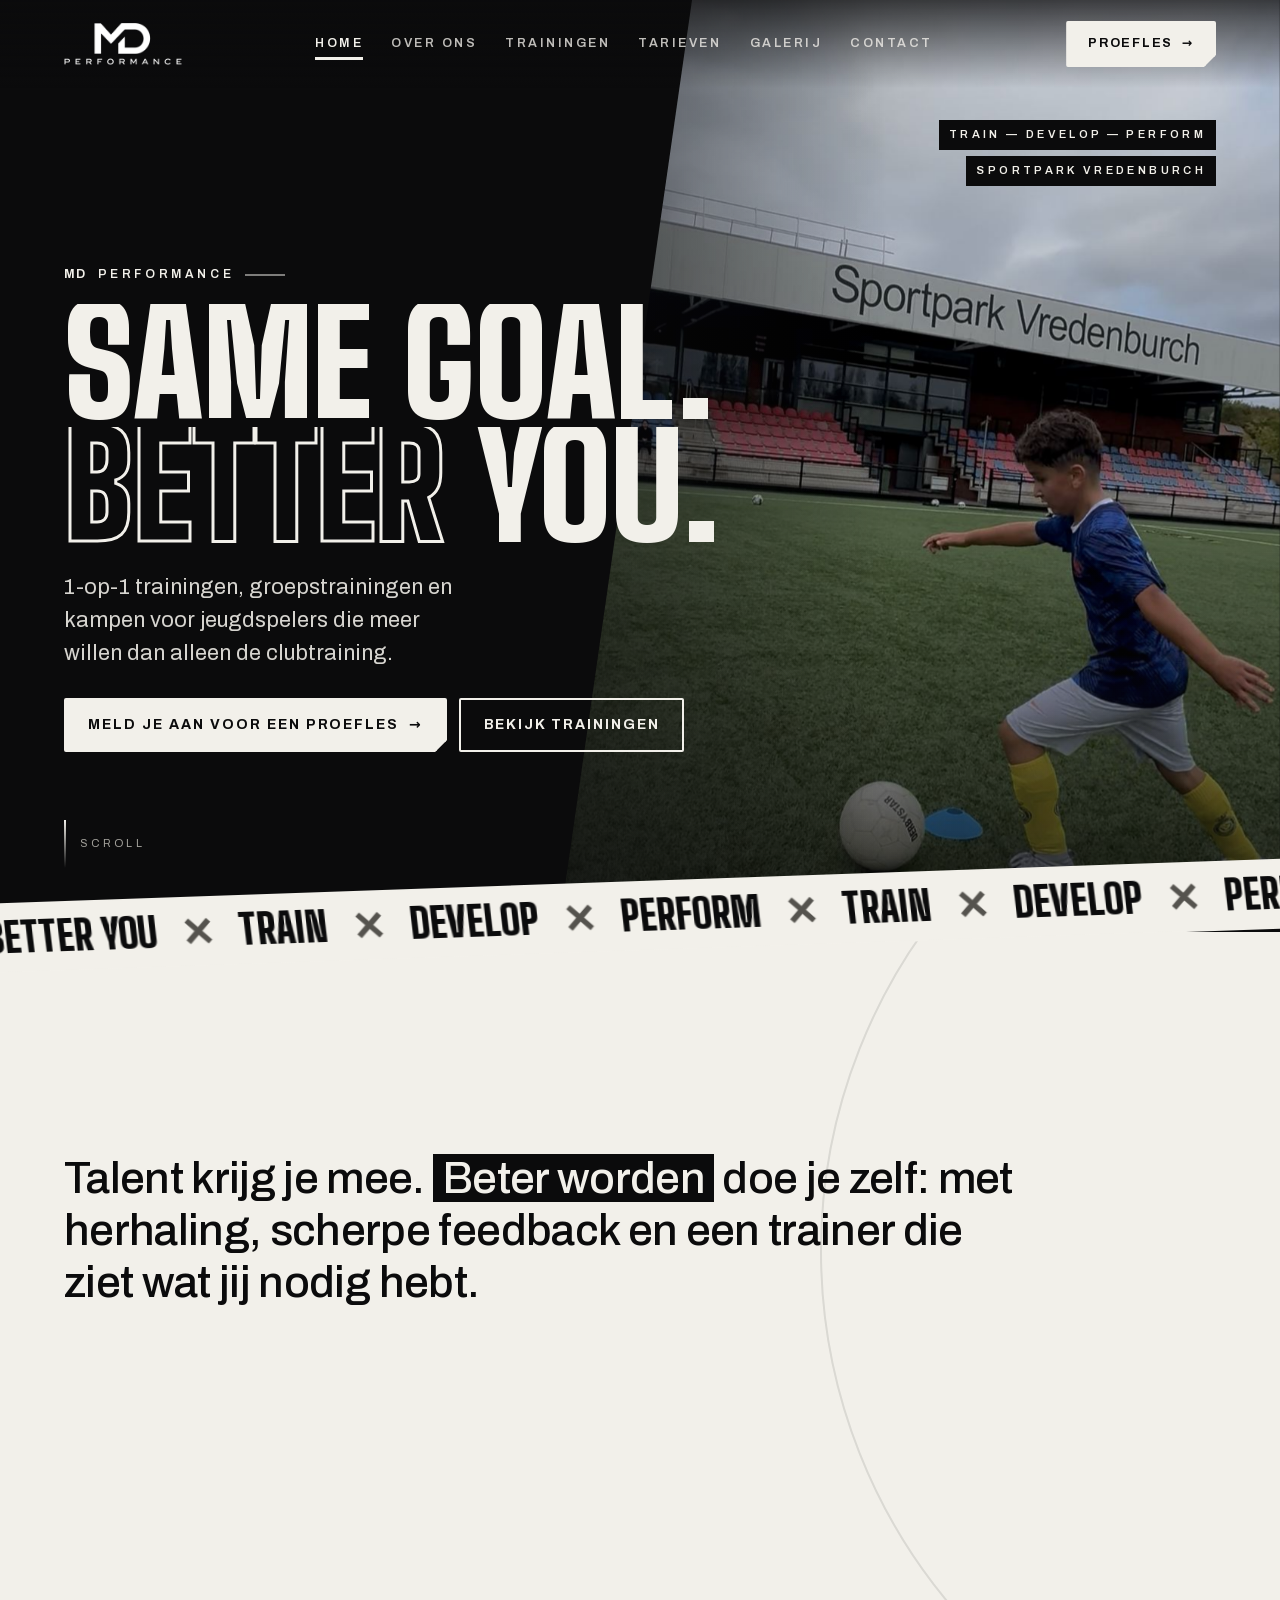
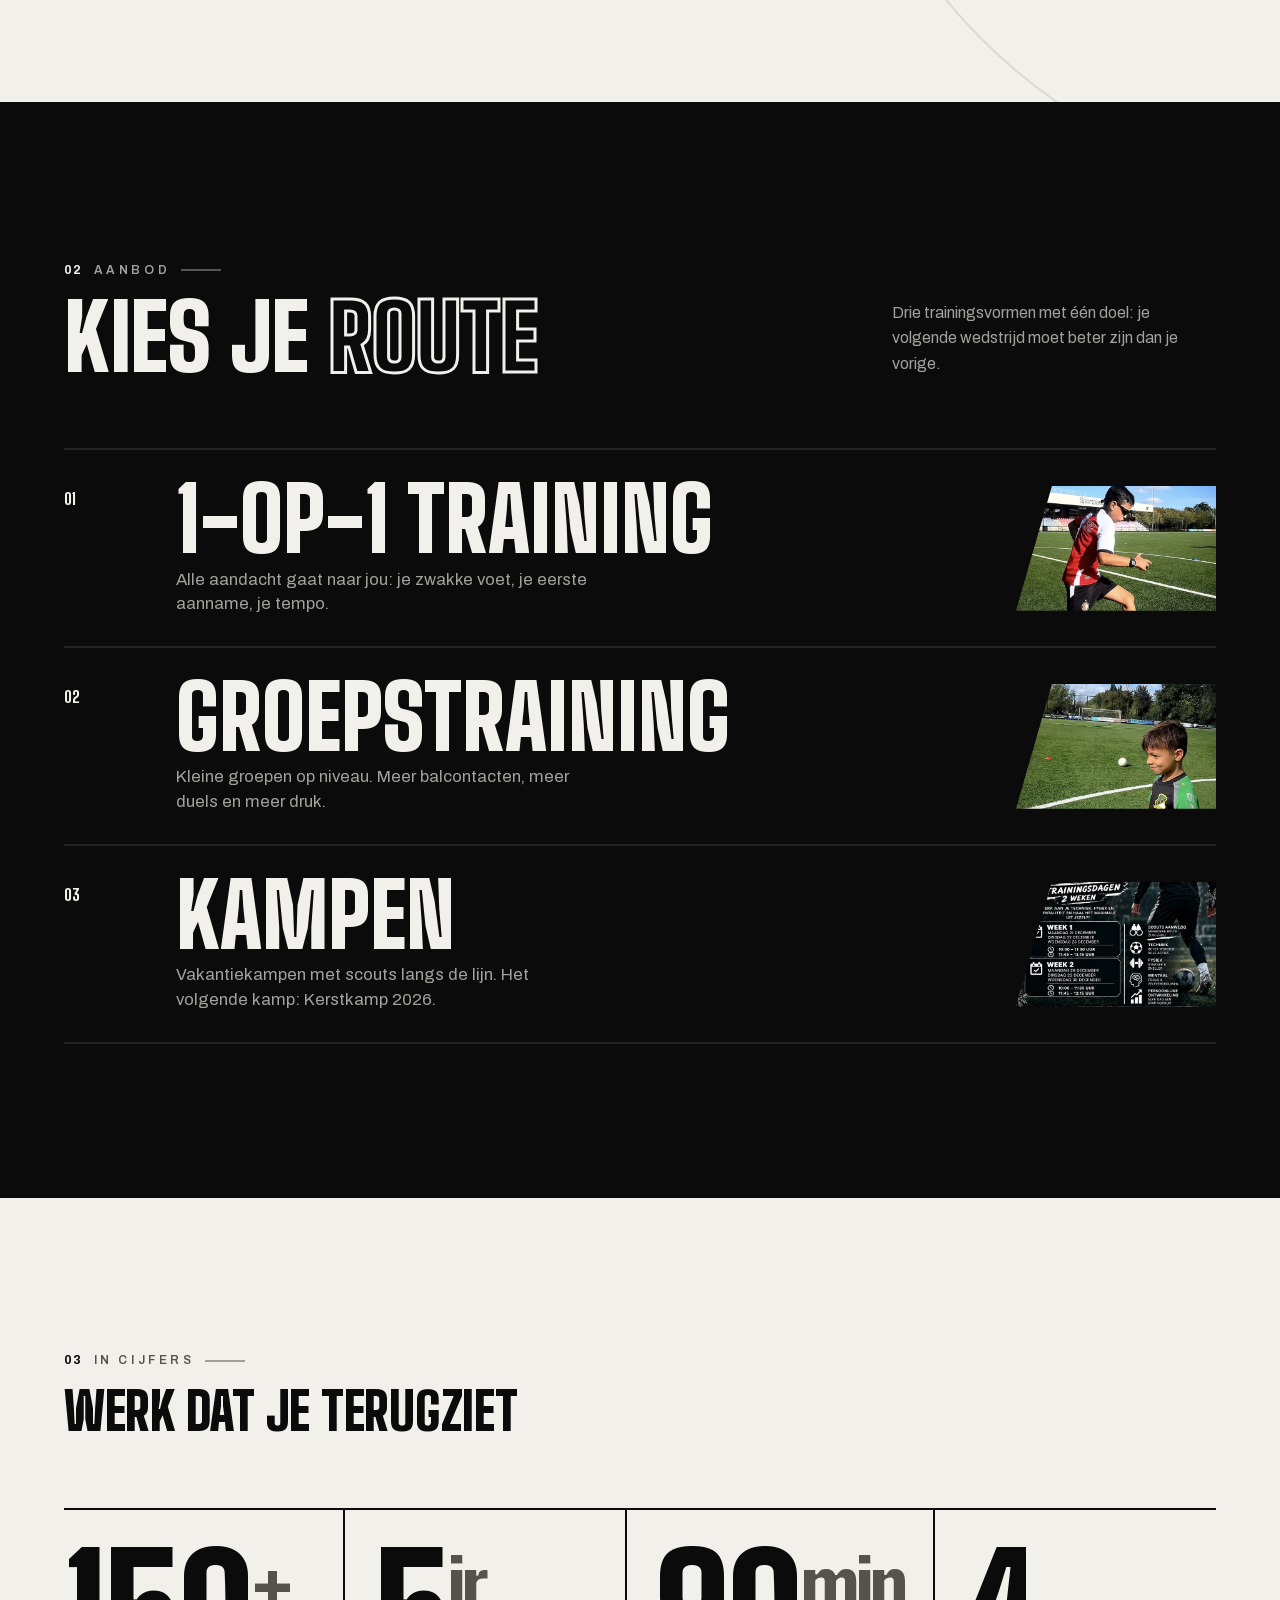
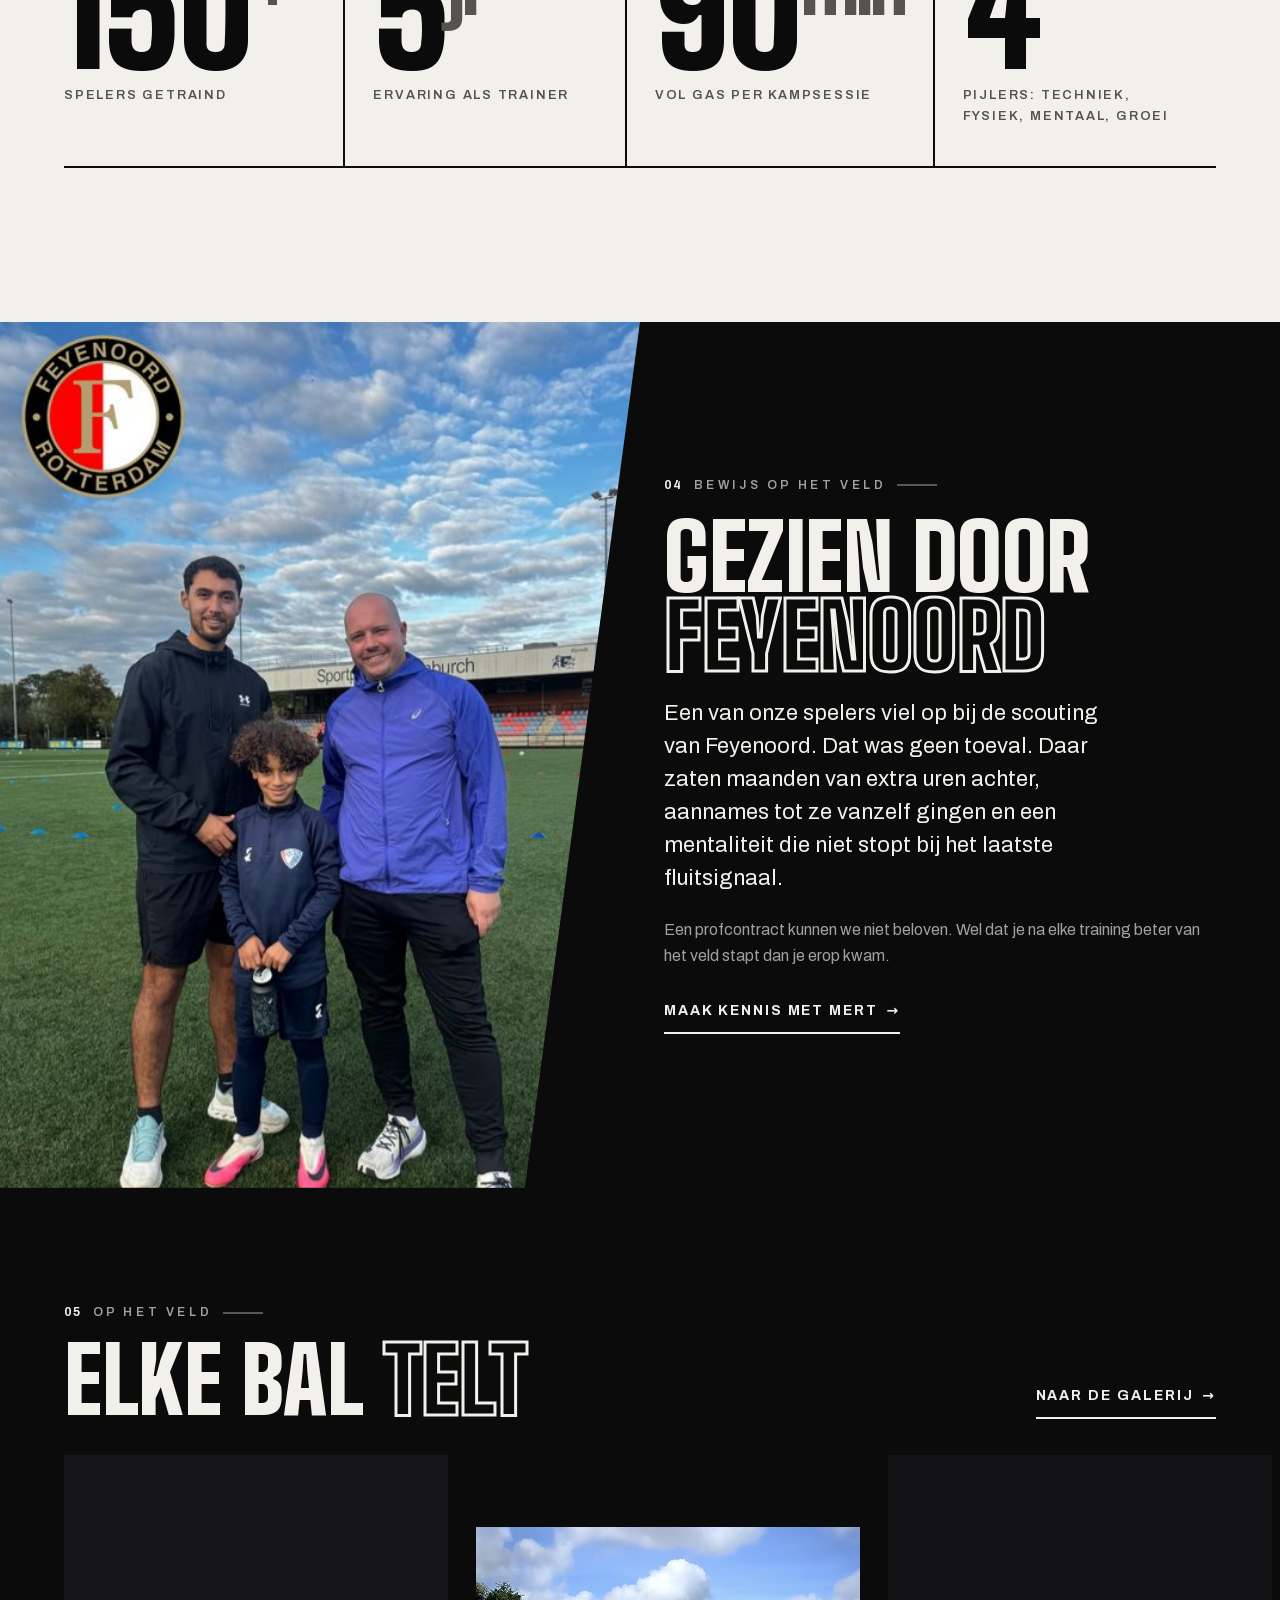
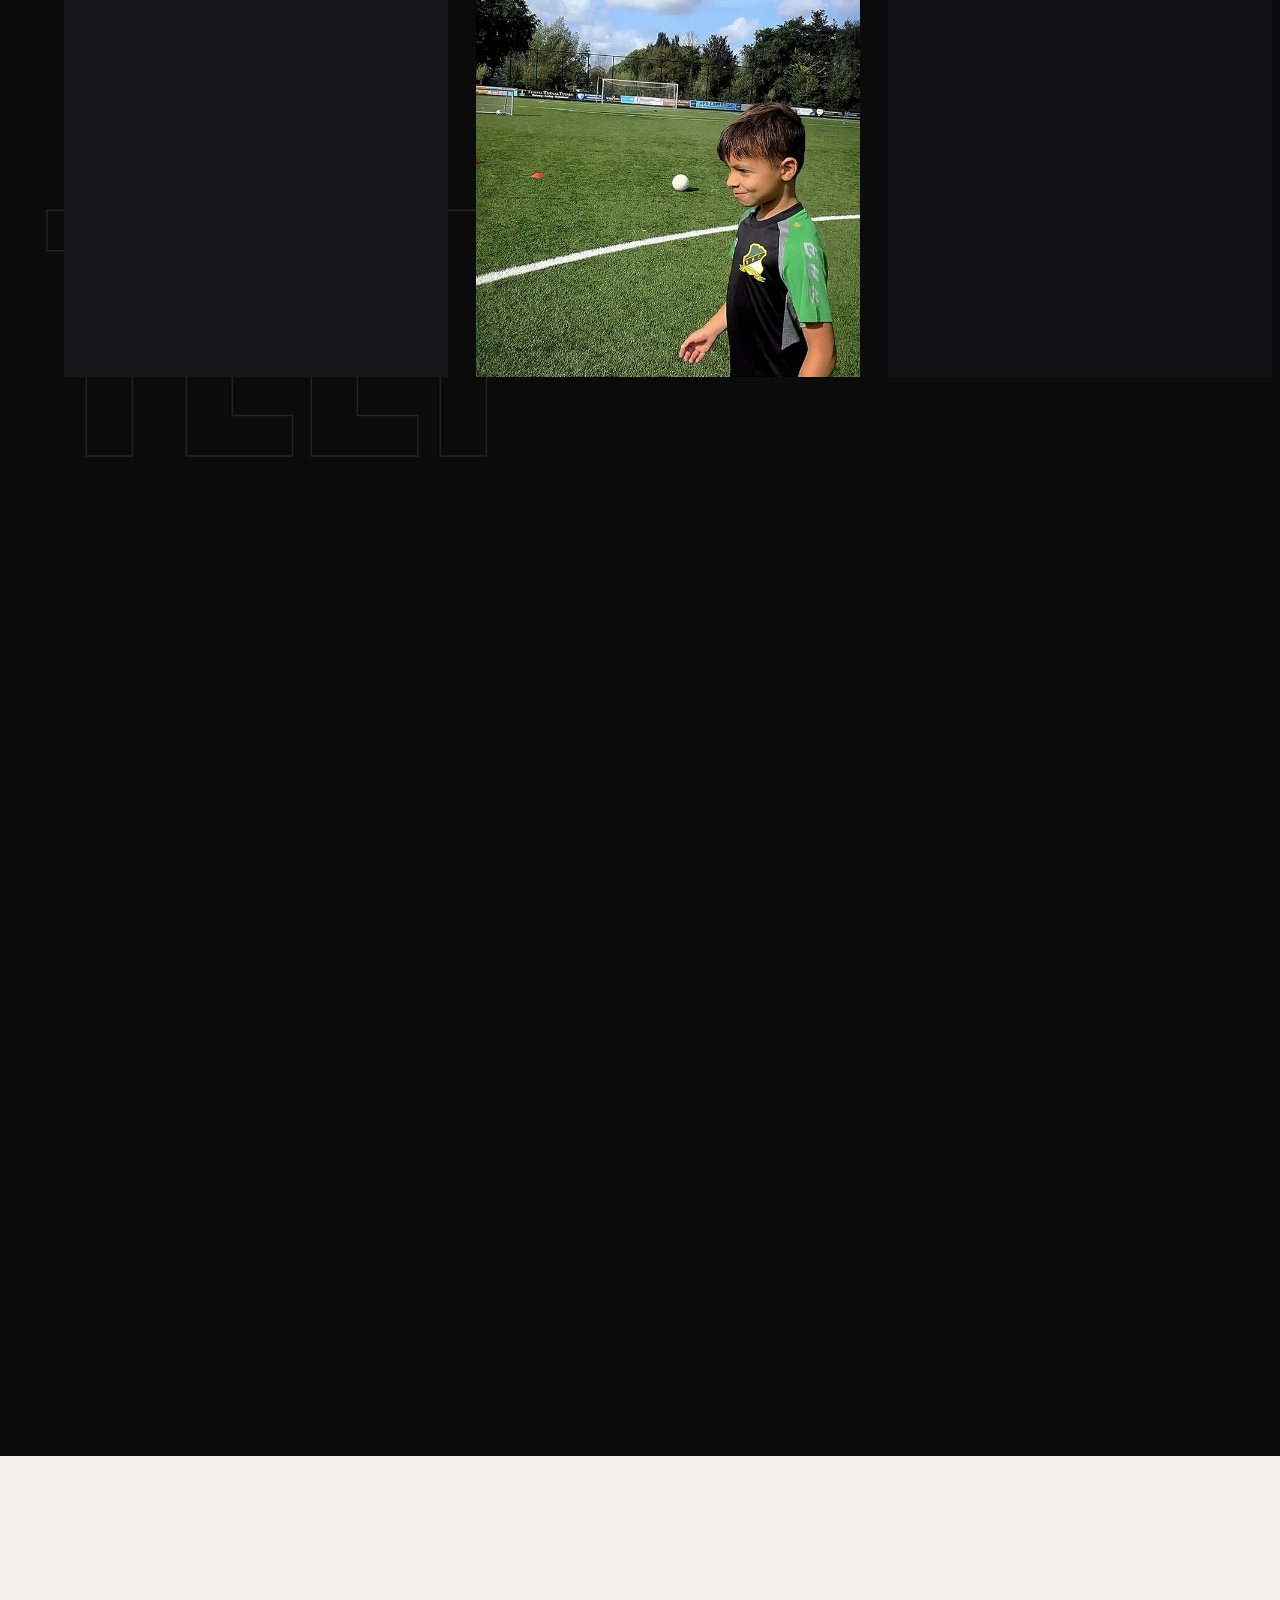
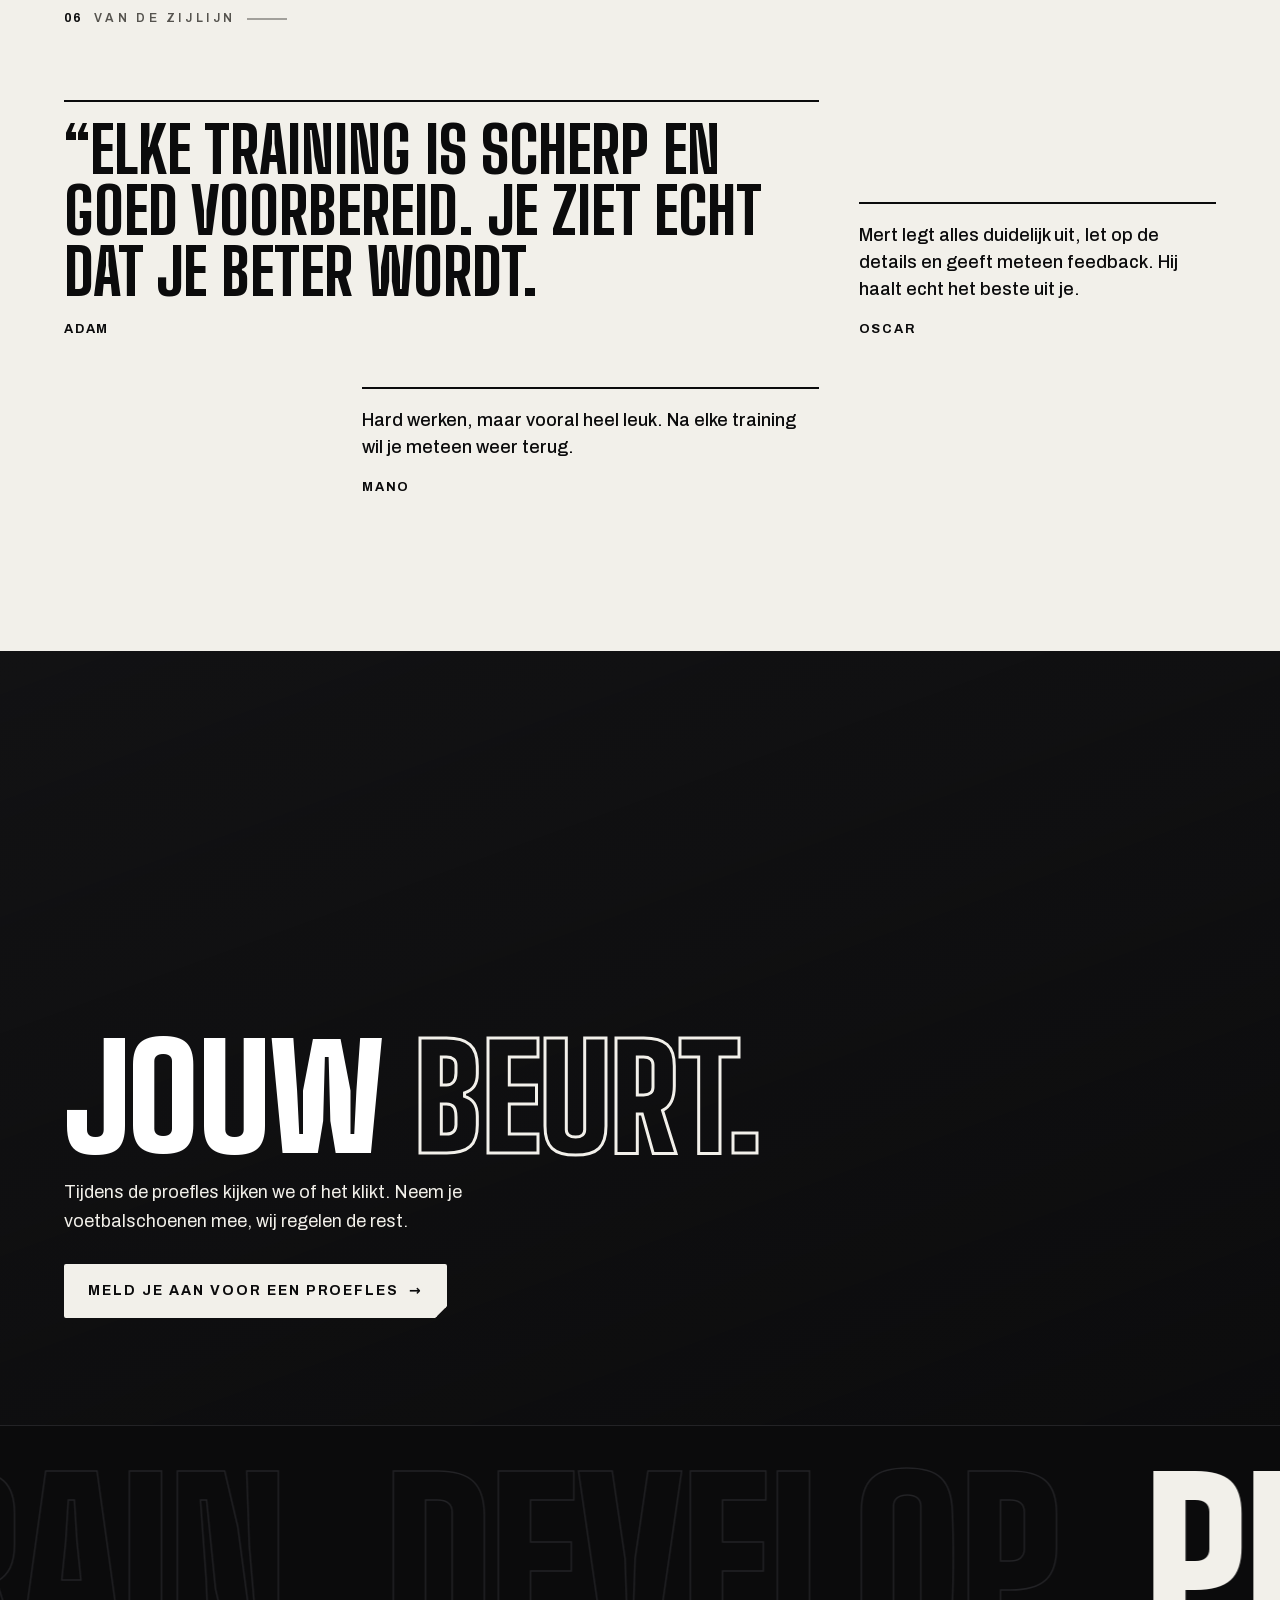
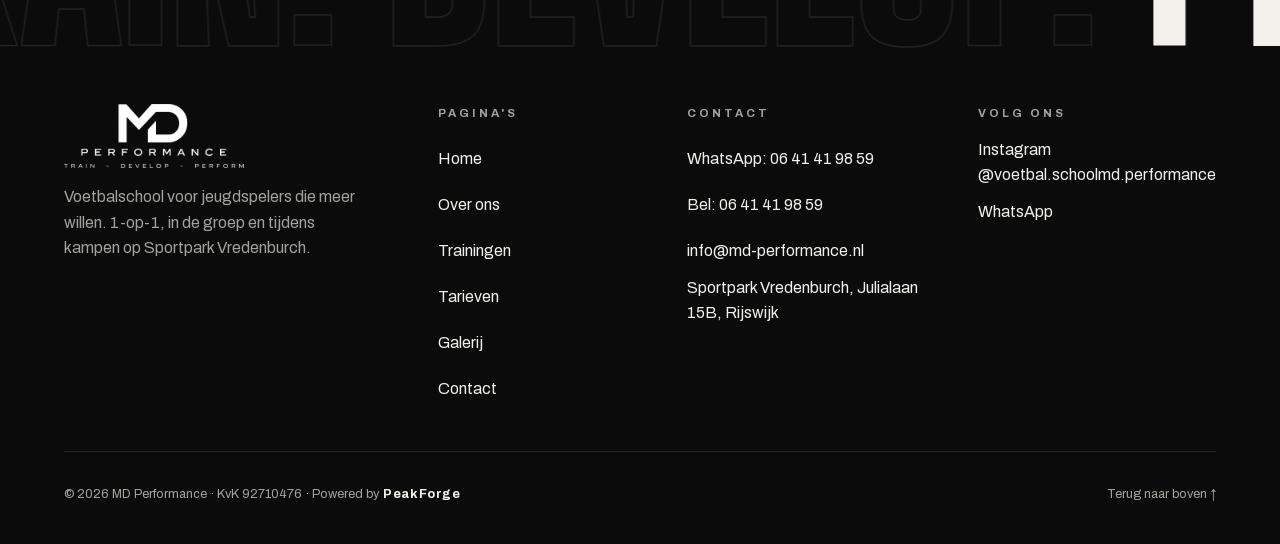
==== commit 26f1651e: "Lettertypes lokaal hosten (AVG) en beveiligingsregels (CSP, referrer-policy) toevoegen Co-Authored-B" ====
--- a/index.html
+++ b/index.html
@@ -3,6 +3,8 @@
 <head>
 <meta charset="utf-8">
 <meta name="viewport" content="width=device-width, initial-scale=1, viewport-fit=cover">
+<meta http-equiv="Content-Security-Policy" content="default-src 'self'; script-src 'self' 'sha256-xKxpHxI42fvgj9LOrif7VXWcCcNQa6q7f38ADWa6ob4='; style-src 'self' 'unsafe-inline'; img-src 'self' data:; font-src 'self'; connect-src 'self'; manifest-src 'self'; object-src 'none'; base-uri 'self'; form-action 'none'; upgrade-insecure-requests">
+<meta name="referrer" content="strict-origin-when-cross-origin">
 <title>MD Performance | Voetbalschool in Rijswijk – 1-op-1, groep & kampen</title>
 <meta name="description" content="Voetbalschool MD Performance traint jeugdspelers op Sportpark Vredenburch in Rijswijk. 1-op-1 training, kleine groepen en kampen. Meld je aan voor een proefles.">
 <link rel="canonical" href="https://md-performance.nl/">
@@ -21,9 +23,8 @@
 <link rel="icon" type="image/png" sizes="192x192" href="images/icon-192.png">
 <link rel="apple-touch-icon" href="images/apple-touch-icon.png">
 <link rel="manifest" href="site.webmanifest">
-<link rel="preconnect" href="https://fonts.googleapis.com">
-<link rel="preconnect" href="https://fonts.gstatic.com" crossorigin>
-<link rel="stylesheet" href="https://fonts.googleapis.com/css2?family=Archivo:wght@400;500;600;700&amp;family=Big+Shoulders+Display:wght@700;800;900&amp;display=swap">
+<link rel="preload" href="fonts/archivo-latin.woff2" as="font" type="font/woff2" crossorigin>
+<link rel="preload" href="fonts/big-shoulders-display-latin.woff2" as="font" type="font/woff2" crossorigin>
 <link rel="stylesheet" href="css/style.css">
 <script>(function(d){d.classList.add('js');try{if(!sessionStorage.getItem('mdIntro'))d.classList.add('intro');if(sessionStorage.getItem('mdNav')){d.classList.add('arrive');sessionStorage.removeItem('mdNav')}}catch(e){}})(document.documentElement)</script>
 <script src="js/main.js" defer></script>
--- a/css/style.css
+++ b/css/style.css
@@ -4,6 +4,23 @@
    typografie, diagonale snedes (de schuine poot van de M) en veldlijnen.
    Mobile-first: basis = 360–430px, opschalen op 768px en 1100px.
    ========================================================================== */
+
+/* Lettertypes lokaal gehost (geen Google Fonts i.v.m. AVG). Bron: Google Fonts, SIL Open Font License. */
+@font-face { font-family: 'Archivo'; font-style: normal; font-weight: 400; font-display: swap; src: url(../fonts/archivo-latin-ext.woff2) format('woff2'); unicode-range: U+0100-02BA, U+02BD-02C5, U+02C7-02CC, U+02CE-02D7, U+02DD-02FF, U+0304, U+0308, U+0329, U+1D00-1DBF, U+1E00-1E9F, U+1EF2-1EFF, U+2020, U+20A0-20AB, U+20AD-20C4, U+2113, U+2C60-2C7F, U+A720-A7FF; }
+@font-face { font-family: 'Archivo'; font-style: normal; font-weight: 400; font-display: swap; src: url(../fonts/archivo-latin.woff2) format('woff2'); unicode-range: U+0000-00FF, U+0131, U+0152-0153, U+02BB-02BC, U+02C6, U+02DA, U+02DC, U+0304, U+0308, U+0329, U+2000-206F, U+20AC, U+2122, U+2191, U+2193, U+2212, U+2215, U+FEFF, U+FFFD; }
+@font-face { font-family: 'Archivo'; font-style: normal; font-weight: 500; font-display: swap; src: url(../fonts/archivo-latin-ext.woff2) format('woff2'); unicode-range: U+0100-02BA, U+02BD-02C5, U+02C7-02CC, U+02CE-02D7, U+02DD-02FF, U+0304, U+0308, U+0329, U+1D00-1DBF, U+1E00-1E9F, U+1EF2-1EFF, U+2020, U+20A0-20AB, U+20AD-20C4, U+2113, U+2C60-2C7F, U+A720-A7FF; }
+@font-face { font-family: 'Archivo'; font-style: normal; font-weight: 500; font-display: swap; src: url(../fonts/archivo-latin.woff2) format('woff2'); unicode-range: U+0000-00FF, U+0131, U+0152-0153, U+02BB-02BC, U+02C6, U+02DA, U+02DC, U+0304, U+0308, U+0329, U+2000-206F, U+20AC, U+2122, U+2191, U+2193, U+2212, U+2215, U+FEFF, U+FFFD; }
+@font-face { font-family: 'Archivo'; font-style: normal; font-weight: 600; font-display: swap; src: url(../fonts/archivo-latin-ext.woff2) format('woff2'); unicode-range: U+0100-02BA, U+02BD-02C5, U+02C7-02CC, U+02CE-02D7, U+02DD-02FF, U+0304, U+0308, U+0329, U+1D00-1DBF, U+1E00-1E9F, U+1EF2-1EFF, U+2020, U+20A0-20AB, U+20AD-20C4, U+2113, U+2C60-2C7F, U+A720-A7FF; }
+@font-face { font-family: 'Archivo'; font-style: normal; font-weight: 600; font-display: swap; src: url(../fonts/archivo-latin.woff2) format('woff2'); unicode-range: U+0000-00FF, U+0131, U+0152-0153, U+02BB-02BC, U+02C6, U+02DA, U+02DC, U+0304, U+0308, U+0329, U+2000-206F, U+20AC, U+2122, U+2191, U+2193, U+2212, U+2215, U+FEFF, U+FFFD; }
+@font-face { font-family: 'Archivo'; font-style: normal; font-weight: 700; font-display: swap; src: url(../fonts/archivo-latin-ext.woff2) format('woff2'); unicode-range: U+0100-02BA, U+02BD-02C5, U+02C7-02CC, U+02CE-02D7, U+02DD-02FF, U+0304, U+0308, U+0329, U+1D00-1DBF, U+1E00-1E9F, U+1EF2-1EFF, U+2020, U+20A0-20AB, U+20AD-20C4, U+2113, U+2C60-2C7F, U+A720-A7FF; }
+@font-face { font-family: 'Archivo'; font-style: normal; font-weight: 700; font-display: swap; src: url(../fonts/archivo-latin.woff2) format('woff2'); unicode-range: U+0000-00FF, U+0131, U+0152-0153, U+02BB-02BC, U+02C6, U+02DA, U+02DC, U+0304, U+0308, U+0329, U+2000-206F, U+20AC, U+2122, U+2191, U+2193, U+2212, U+2215, U+FEFF, U+FFFD; }
+@font-face { font-family: 'Big Shoulders Display'; font-style: normal; font-weight: 700; font-display: swap; src: url(../fonts/big-shoulders-display-latin-ext.woff2) format('woff2'); unicode-range: U+0100-02BA, U+02BD-02C5, U+02C7-02CC, U+02CE-02D7, U+02DD-02FF, U+0304, U+0308, U+0329, U+1D00-1DBF, U+1E00-1E9F, U+1EF2-1EFF, U+2020, U+20A0-20AB, U+20AD-20C4, U+2113, U+2C60-2C7F, U+A720-A7FF; }
+@font-face { font-family: 'Big Shoulders Display'; font-style: normal; font-weight: 700; font-display: swap; src: url(../fonts/big-shoulders-display-latin.woff2) format('woff2'); unicode-range: U+0000-00FF, U+0131, U+0152-0153, U+02BB-02BC, U+02C6, U+02DA, U+02DC, U+0304, U+0308, U+0329, U+2000-206F, U+20AC, U+2122, U+2191, U+2193, U+2212, U+2215, U+FEFF, U+FFFD; }
+@font-face { font-family: 'Big Shoulders Display'; font-style: normal; font-weight: 800; font-display: swap; src: url(../fonts/big-shoulders-display-latin-ext.woff2) format('woff2'); unicode-range: U+0100-02BA, U+02BD-02C5, U+02C7-02CC, U+02CE-02D7, U+02DD-02FF, U+0304, U+0308, U+0329, U+1D00-1DBF, U+1E00-1E9F, U+1EF2-1EFF, U+2020, U+20A0-20AB, U+20AD-20C4, U+2113, U+2C60-2C7F, U+A720-A7FF; }
+@font-face { font-family: 'Big Shoulders Display'; font-style: normal; font-weight: 800; font-display: swap; src: url(../fonts/big-shoulders-display-latin.woff2) format('woff2'); unicode-range: U+0000-00FF, U+0131, U+0152-0153, U+02BB-02BC, U+02C6, U+02DA, U+02DC, U+0304, U+0308, U+0329, U+2000-206F, U+20AC, U+2122, U+2191, U+2193, U+2212, U+2215, U+FEFF, U+FFFD; }
+@font-face { font-family: 'Big Shoulders Display'; font-style: normal; font-weight: 900; font-display: swap; src: url(../fonts/big-shoulders-display-latin-ext.woff2) format('woff2'); unicode-range: U+0100-02BA, U+02BD-02C5, U+02C7-02CC, U+02CE-02D7, U+02DD-02FF, U+0304, U+0308, U+0329, U+1D00-1DBF, U+1E00-1E9F, U+1EF2-1EFF, U+2020, U+20A0-20AB, U+20AD-20C4, U+2113, U+2C60-2C7F, U+A720-A7FF; }
+@font-face { font-family: 'Big Shoulders Display'; font-style: normal; font-weight: 900; font-display: swap; src: url(../fonts/big-shoulders-display-latin.woff2) format('woff2'); unicode-range: U+0000-00FF, U+0131, U+0152-0153, U+02BB-02BC, U+02C6, U+02DA, U+02DC, U+0304, U+0308, U+0329, U+2000-206F, U+20AC, U+2122, U+2191, U+2193, U+2212, U+2215, U+FEFF, U+FFFD; }
+
 
 /* ---------- 1. Tokens ---------------------------------------------------- */
 :root {
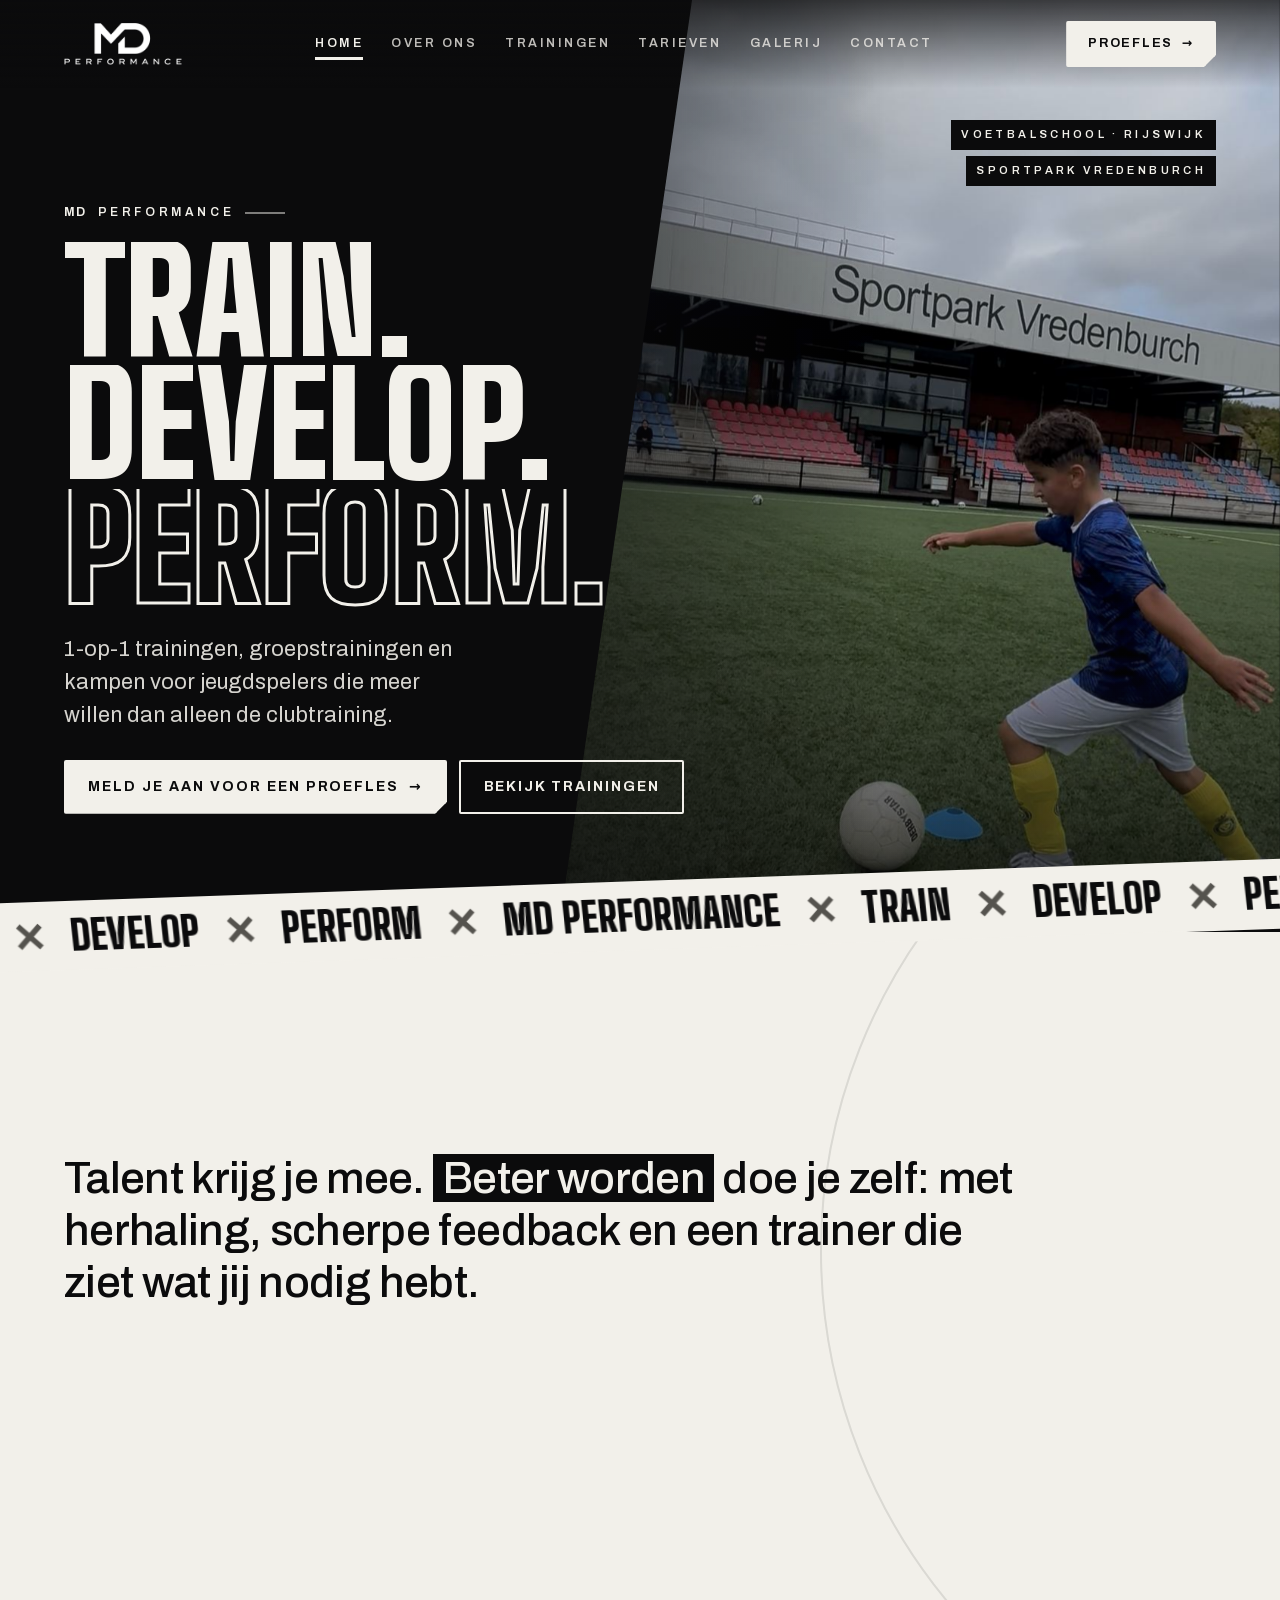
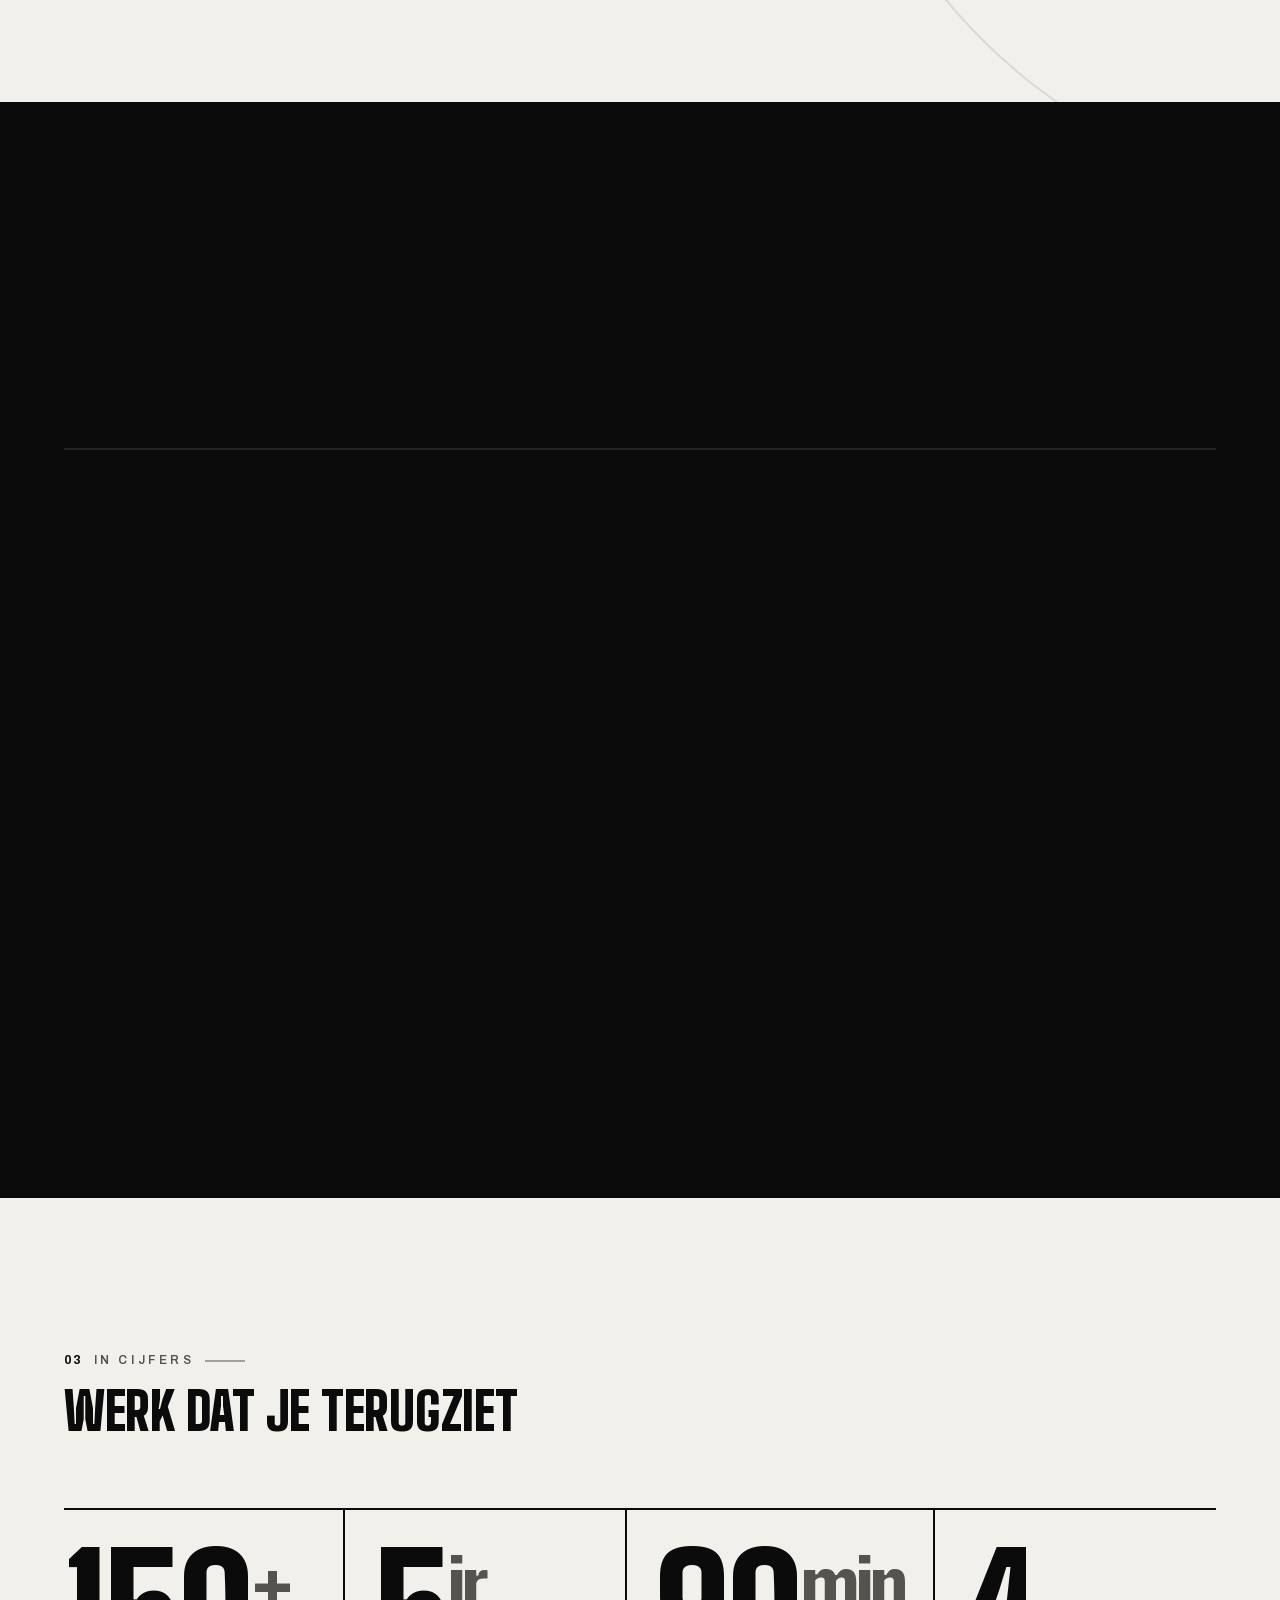
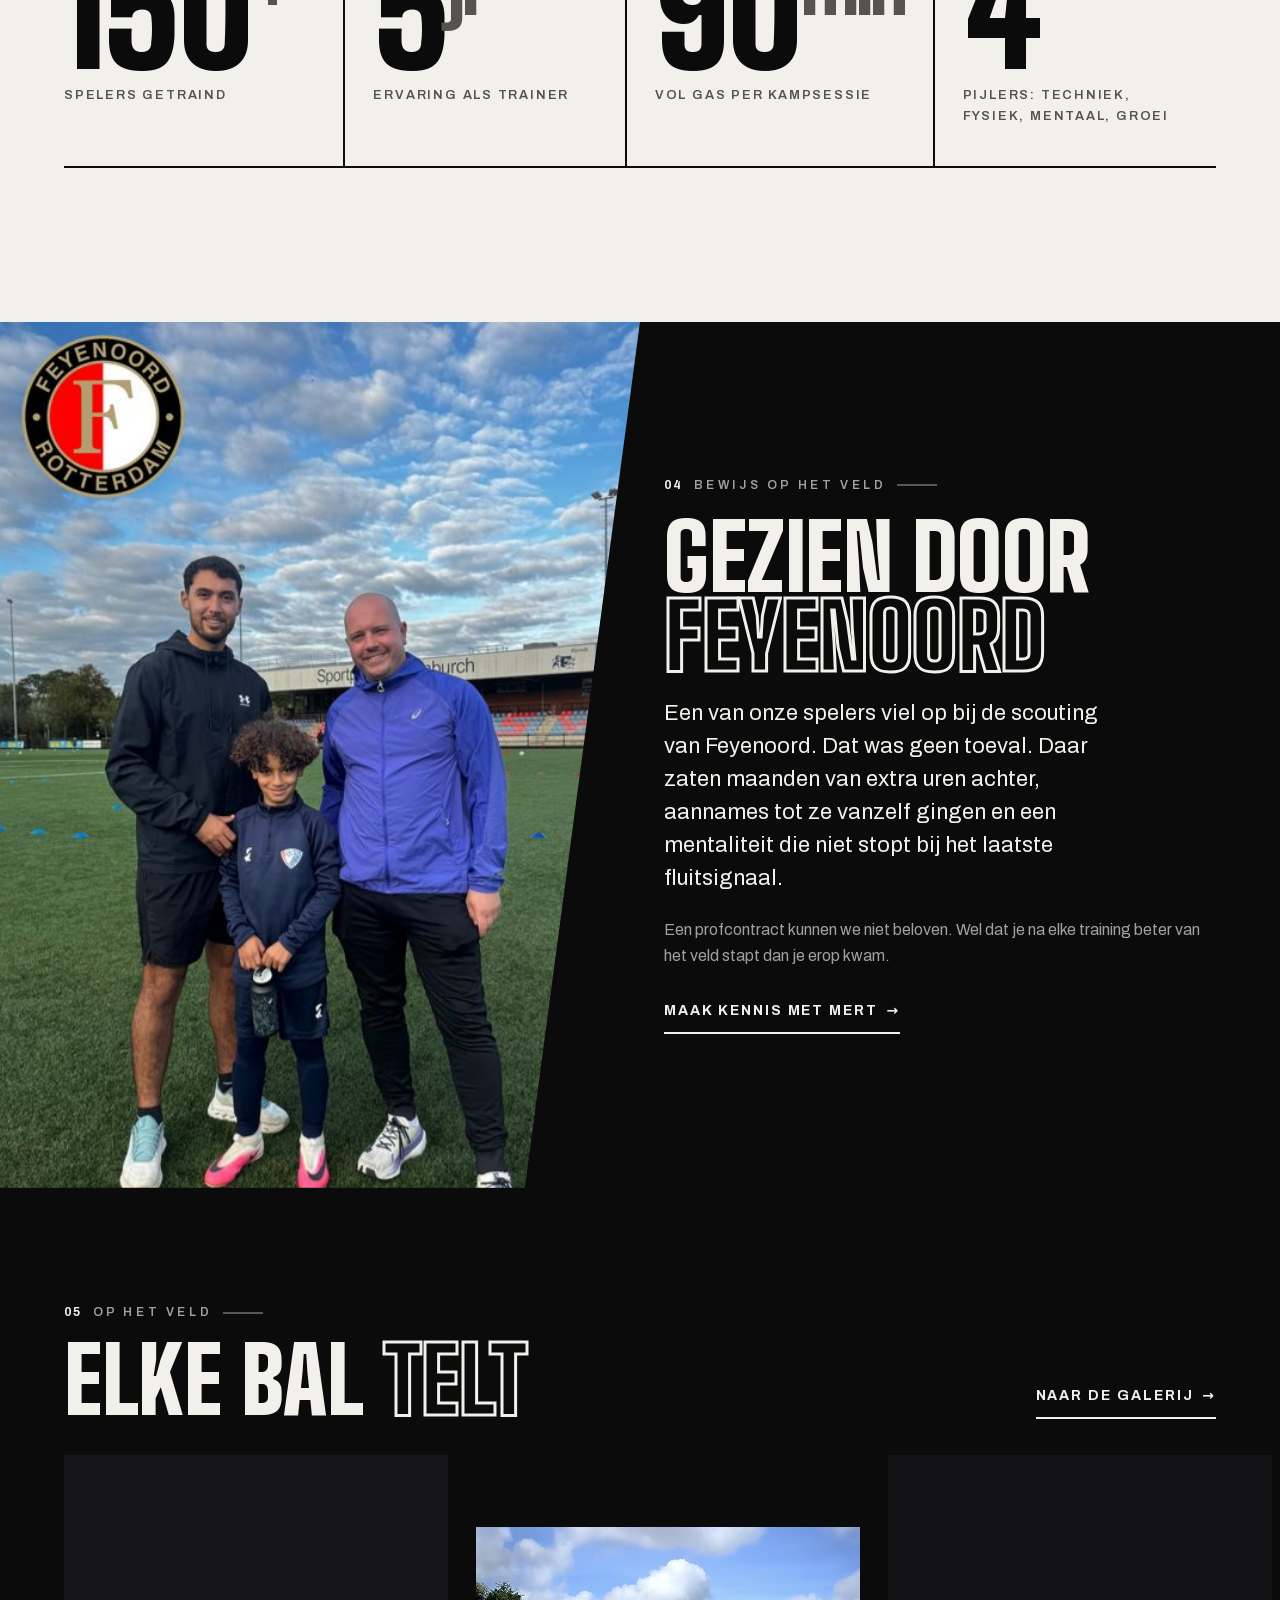
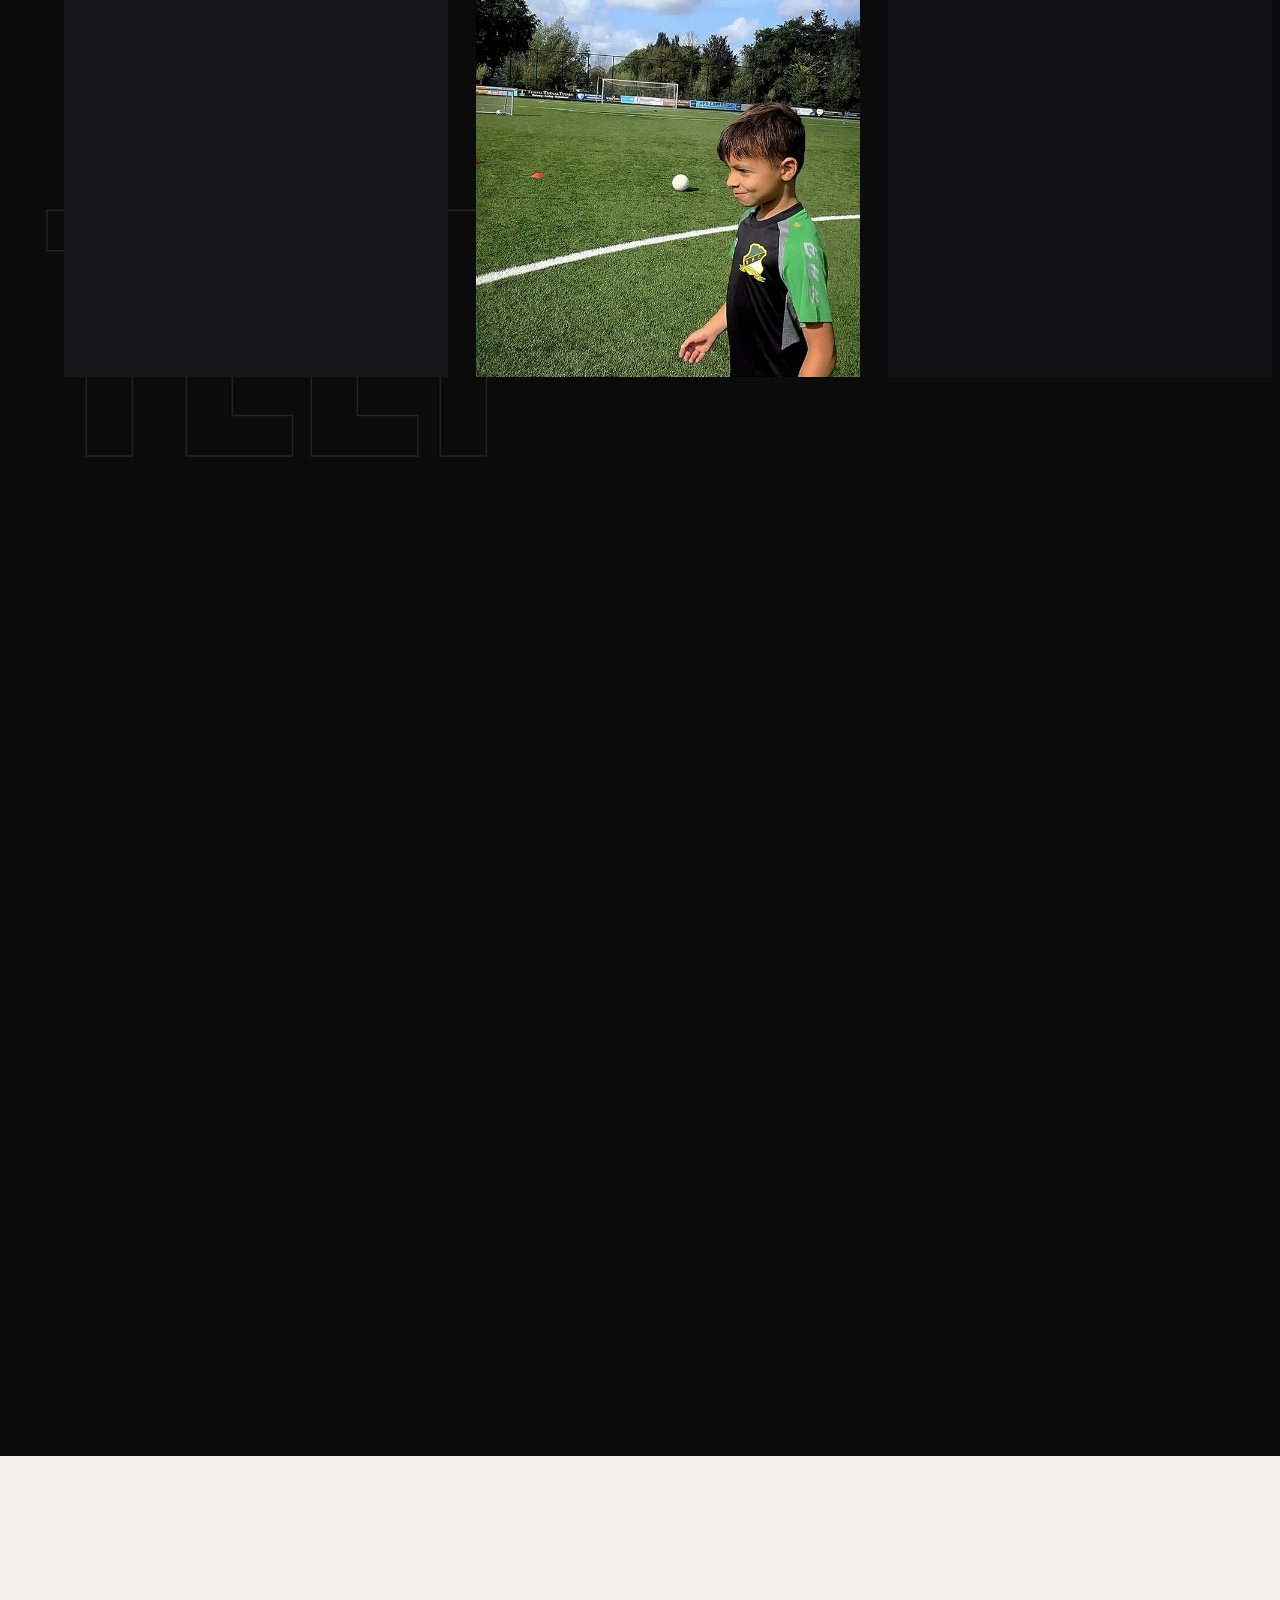
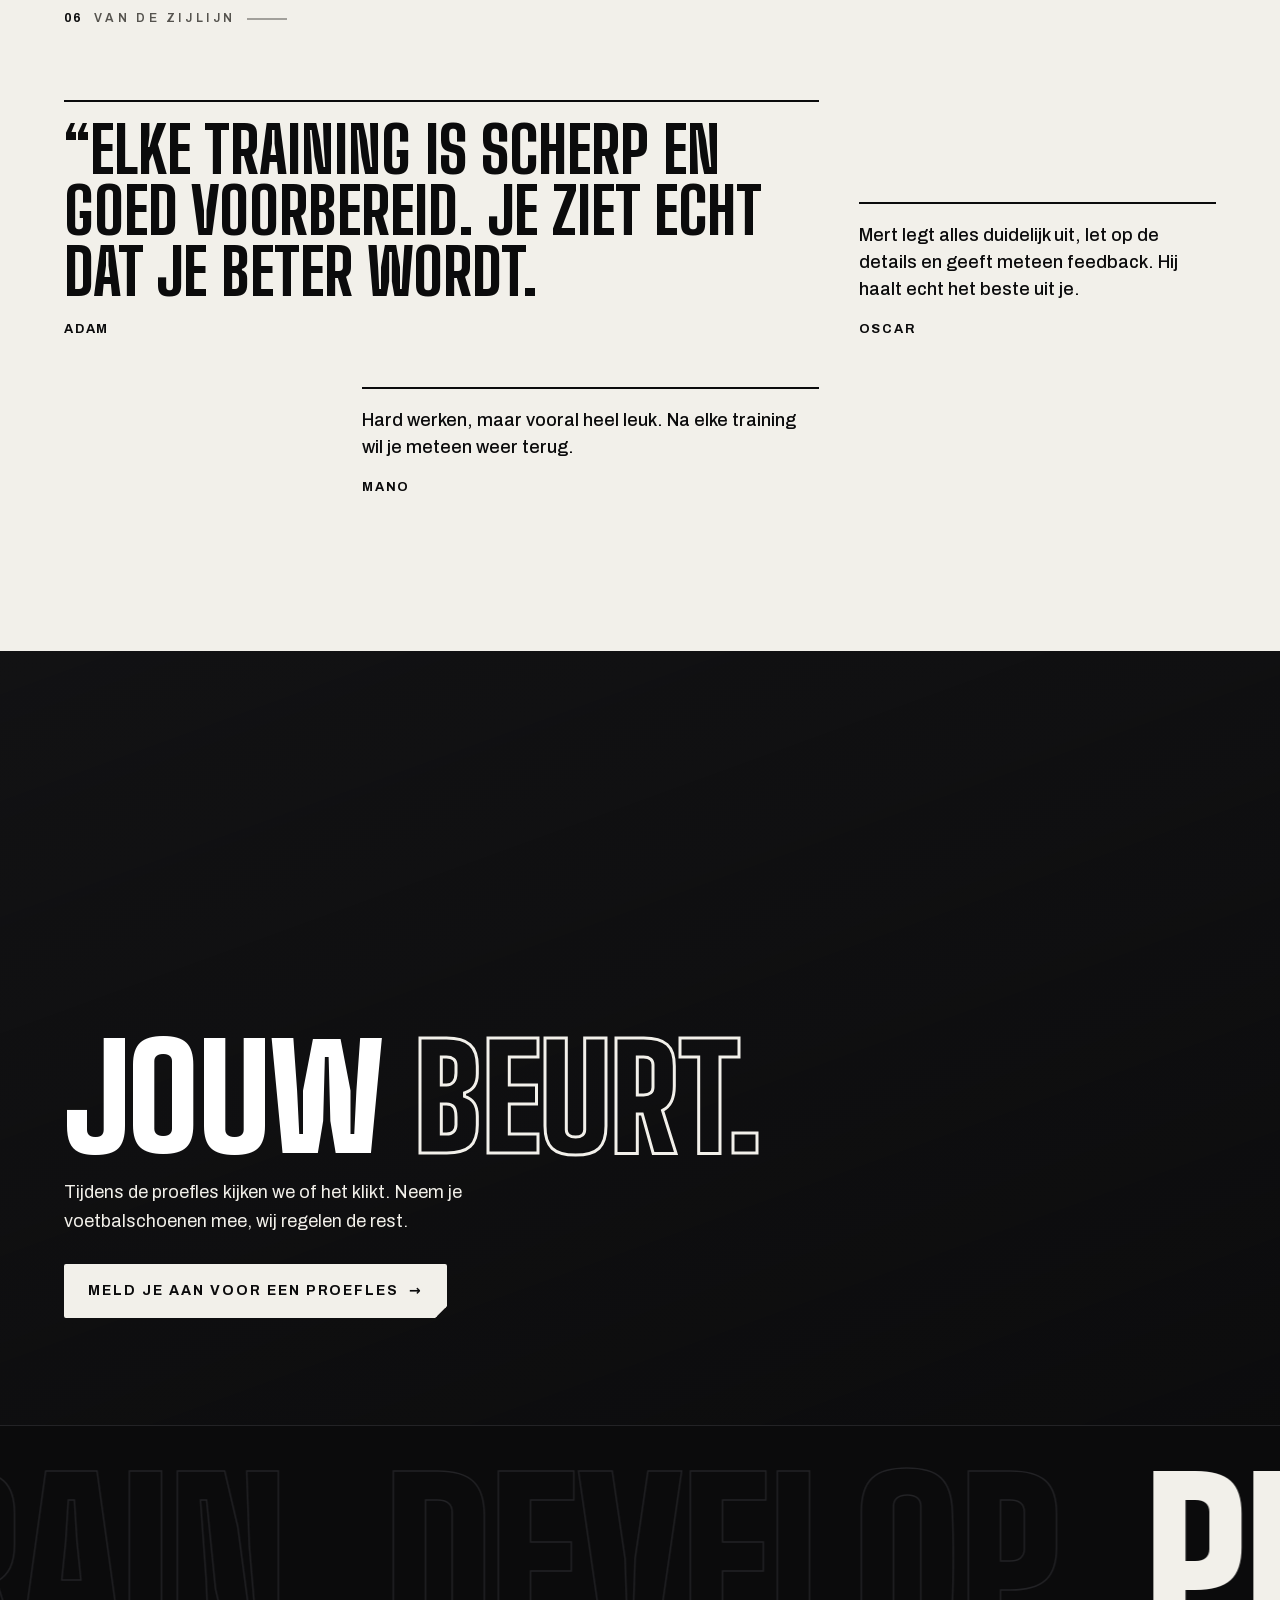
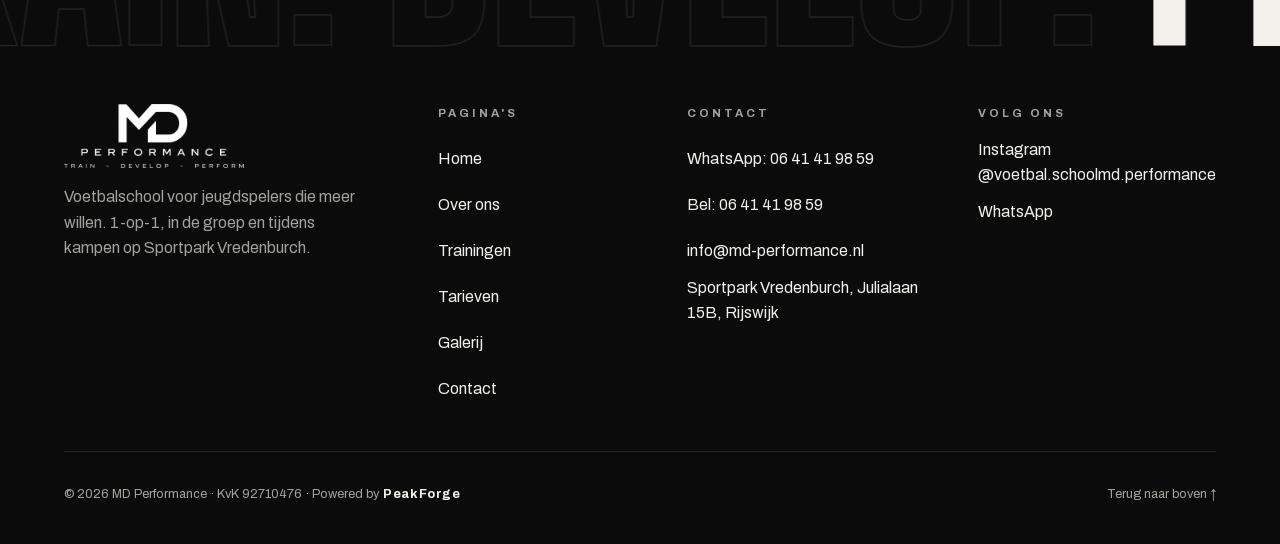
==== commit cbe11029: "Motto Train. Develop. Perform. in hero en ticker; groepstraining 60 min; oefening voor thuis weg Co-" ====
--- a/index.html
+++ b/index.html
@@ -28,7 +28,7 @@
 <link rel="stylesheet" href="css/style.css">
 <script>(function(d){d.classList.add('js');try{if(!sessionStorage.getItem('mdIntro'))d.classList.add('intro');if(sessionStorage.getItem('mdNav')){d.classList.add('arrive');sessionStorage.removeItem('mdNav')}}catch(e){}})(document.documentElement)</script>
 <script src="js/main.js" defer></script>
-<script type="application/ld+json">{"@context": "https://schema.org", "@type": "SportsActivityLocation", "name": "MD Performance", "alternateName": "MD Performance Football School", "description": "Voetbalschool voor jeugdspelers: 1-op-1 trainingen, groepstrainingen en kampen op Sportpark Vredenburch in Rijswijk.", "url": "https://md-performance.nl/", "logo": "https://md-performance.nl/images/icon-512.png", "image": "https://md-performance.nl/images/og-image.jpg", "telephone": "+31641419859", "email": "info@md-performance.nl", "slogan": "Same goal. Better you.", "address": {"@type": "PostalAddress", "streetAddress": "Julialaan 15B", "addressLocality": "Rijswijk", "addressRegion": "Zuid-Holland", "addressCountry": "NL"}, "founder": {"@type": "Person", "name": "Mert Dogrusoz"}, "areaServed": ["Rijswijk", "Den Haag", "Delft", "Westland"], "sameAs": ["https://www.instagram.com/voetbal.schoolmd.performance/"], "priceRange": "€€"}</script>
+<script type="application/ld+json">{"@context": "https://schema.org", "@type": "SportsActivityLocation", "name": "MD Performance", "alternateName": "MD Performance Football School", "description": "Voetbalschool voor jeugdspelers: 1-op-1 trainingen, groepstrainingen en kampen op Sportpark Vredenburch in Rijswijk.", "url": "https://md-performance.nl/", "logo": "https://md-performance.nl/images/icon-512.png", "image": "https://md-performance.nl/images/og-image.jpg", "telephone": "+31641419859", "email": "info@md-performance.nl", "slogan": "Train. Develop. Perform.", "address": {"@type": "PostalAddress", "streetAddress": "Julialaan 15B", "addressLocality": "Rijswijk", "addressRegion": "Zuid-Holland", "addressCountry": "NL"}, "founder": {"@type": "Person", "name": "Mert Dogrusoz"}, "areaServed": ["Rijswijk", "Den Haag", "Delft", "Westland"], "sameAs": ["https://www.instagram.com/voetbal.schoolmd.performance/"], "priceRange": "€€"}</script>
 </head>
 <body id="top">
 <a class="skip" href="#main">Direct naar de inhoud</a>
@@ -79,8 +79,9 @@
     <div class="wrap hero__content">
       <p class="kicker"><b>MD</b> Performance</p>
       <h1 class="d d-xxl" id="hero-title">
-        <span class="line"><span style="--d:.1s">Same goal.</span></span>
-        <span class="line"><span style="--d:.25s"><span class="outline">Better</span> you.</span></span>
+        <span class="line"><span style="--d:.1s">Train.</span></span>
+        <span class="line"><span style="--d:.22s">Develop.</span></span>
+        <span class="line"><span style="--d:.34s"><span class="outline">Perform.</span></span></span>
       </h1>
       <p class="lead">1-op-1 trainingen, groepstrainingen en kampen voor jeugdspelers die meer willen dan alleen de clubtraining.</p>
       <div class="btn-row">
@@ -88,11 +89,11 @@
         <a class="btn btn--ghost" href="trainingen.html">Bekijk trainingen</a>
       </div>
     </div>
-    <div class="hero__side" aria-hidden="true"><span>Train — Develop — Perform</span><span>Sportpark Vredenburch</span></div>
+    <div class="hero__side" aria-hidden="true"><span>Voetbalschool · Rijswijk</span><span>Sportpark Vredenburch</span></div>
     <span class="scroll-cue" aria-hidden="true">Scroll</span>
   </section>
 
-  <div class="ticker " aria-hidden="true"><div class="ticker__track"><span>Train<i aria-hidden="true">✕</i></span><span>Develop<i aria-hidden="true">✕</i></span><span>Perform<i aria-hidden="true">✕</i></span><span>Same goal<i aria-hidden="true">✕</i></span><span>Better you<i aria-hidden="true">✕</i></span><span>Train<i aria-hidden="true">✕</i></span><span>Develop<i aria-hidden="true">✕</i></span><span>Perform<i aria-hidden="true">✕</i></span></div></div>
+  <div class="ticker " aria-hidden="true"><div class="ticker__track"><span>Train<i aria-hidden="true">✕</i></span><span>Develop<i aria-hidden="true">✕</i></span><span>Perform<i aria-hidden="true">✕</i></span><span>MD Performance<i aria-hidden="true">✕</i></span><span>Train<i aria-hidden="true">✕</i></span><span>Develop<i aria-hidden="true">✕</i></span><span>Perform<i aria-hidden="true">✕</i></span></div></div>
 
   <!-- INTRO -->
   <section class="sec s--light intro" aria-labelledby="intro-title">
--- a/css/style.css
+++ b/css/style.css
@@ -401,7 +401,7 @@
                 linear-gradient(to top, rgba(11,11,12,.6), rgba(11,11,12,0) 40%);
   }
   .hero__content { max-width: none; }
-  .hero h1 { font-size: clamp(7rem, 11.5vw, 13.5rem); }
+  .hero h1 { font-size: min(clamp(7rem, 11.5vw, 13.5rem), 17vh); } /* 3 regels: schaalt ook met schermhoogte */
   .hero .lead { max-width: 34ch; }
   .hero__side {
     display: flex; position: absolute; z-index: 2; right: var(--g); top: calc(var(--hh) + 32px);
@@ -1244,6 +1244,10 @@
   .press { grid-template-columns: 1.1fr 1fr; gap: 80px; }
 }
 
+/* --- Hero: ruimte voor de mobiele onderbalk, scroll-hint weg op lage schermen --- */
+@media (max-width: 1099px) { .hero { padding-bottom: calc(var(--dock) + 28px); } }
+@media (min-width: 1100px) and (max-height: 920px) { .scroll-cue { display: none; } }
+
 /* --- Reduced motion: alles rustig --- */
 @media (prefers-reduced-motion: reduce) {
   .wi { transform: none; }
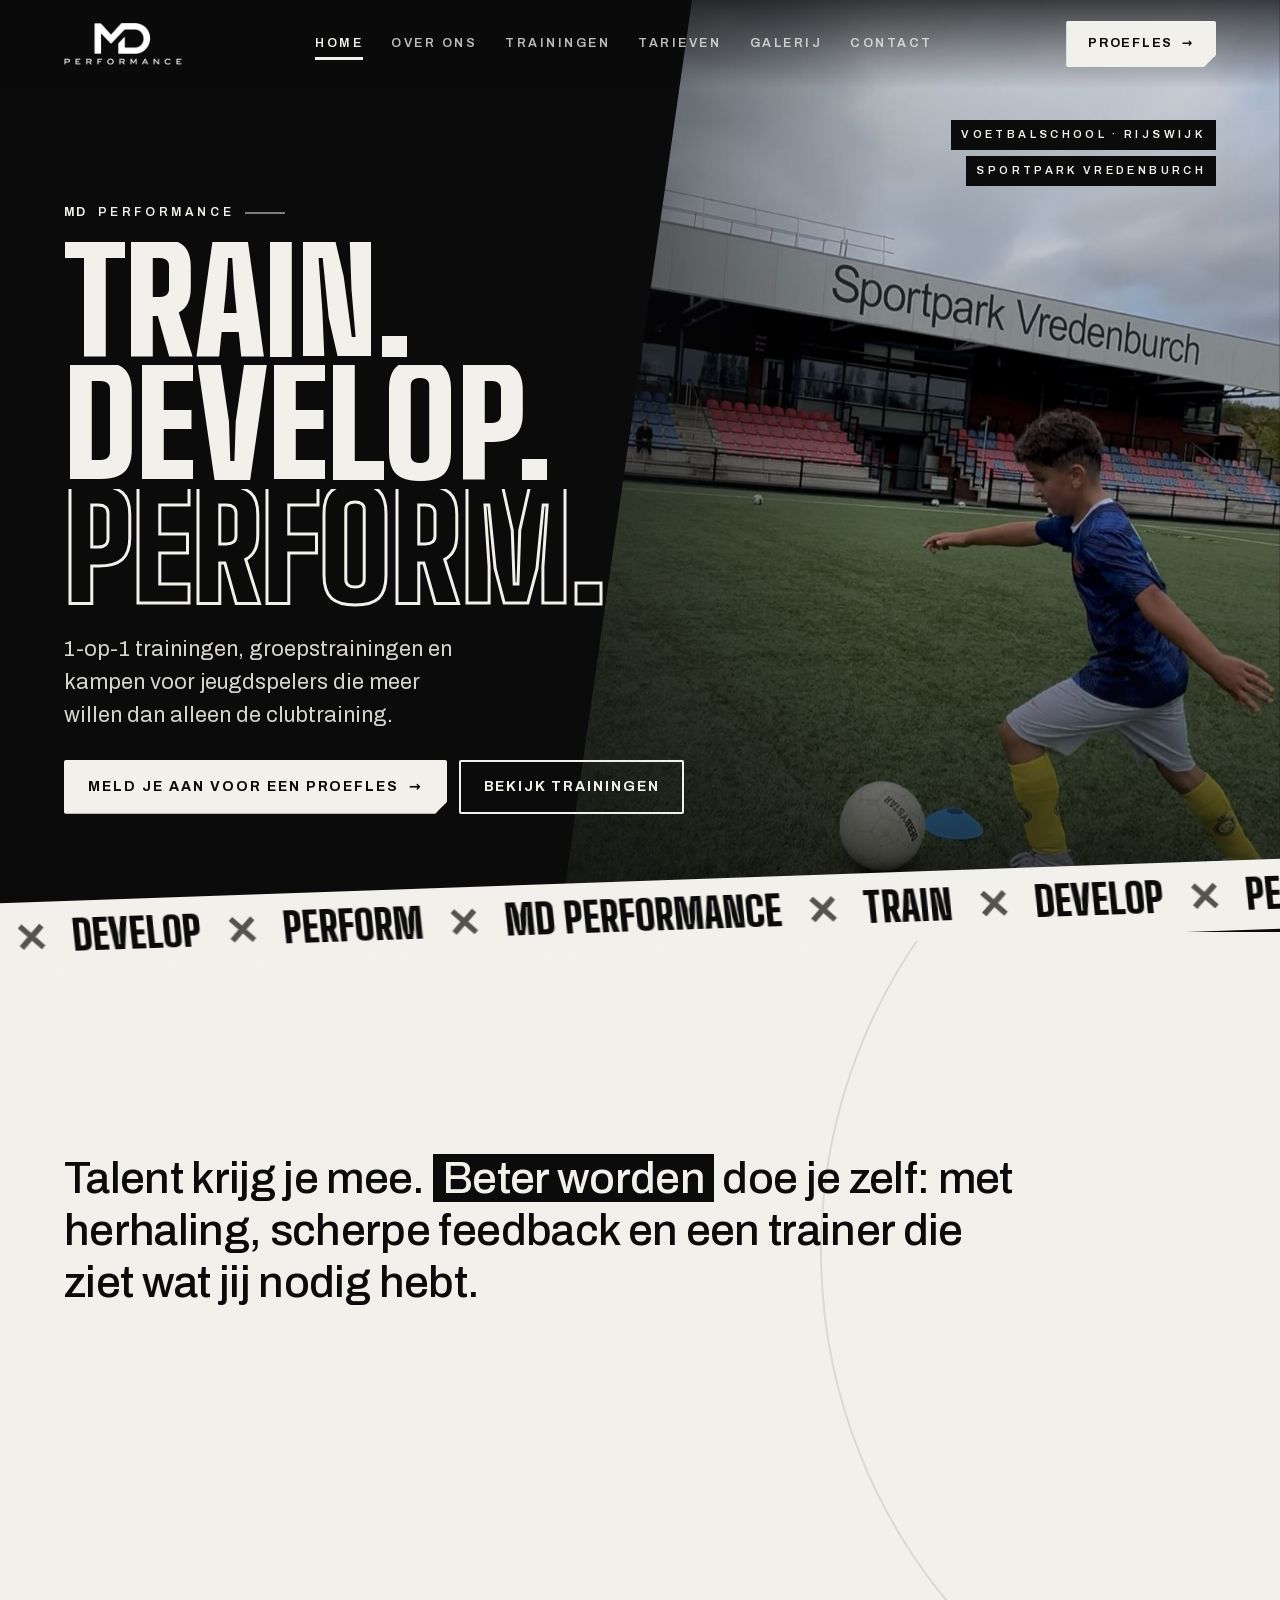
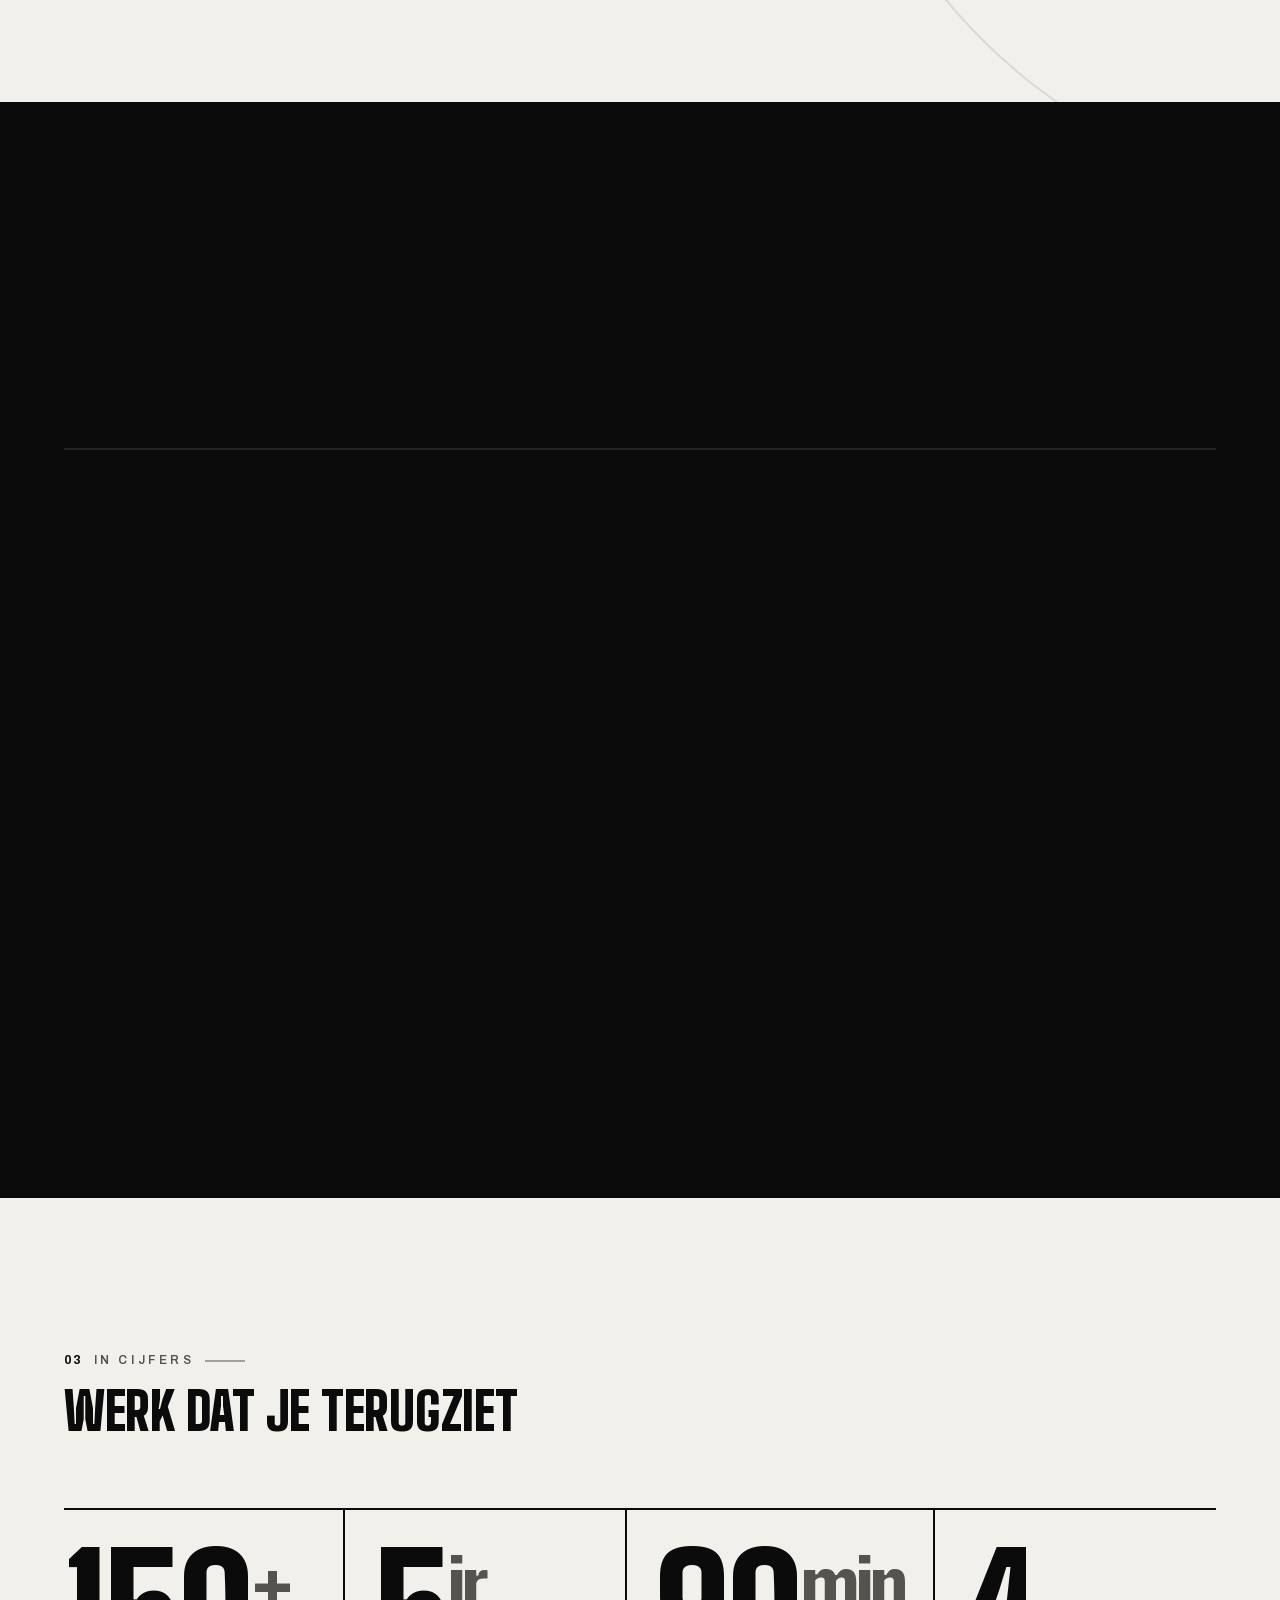
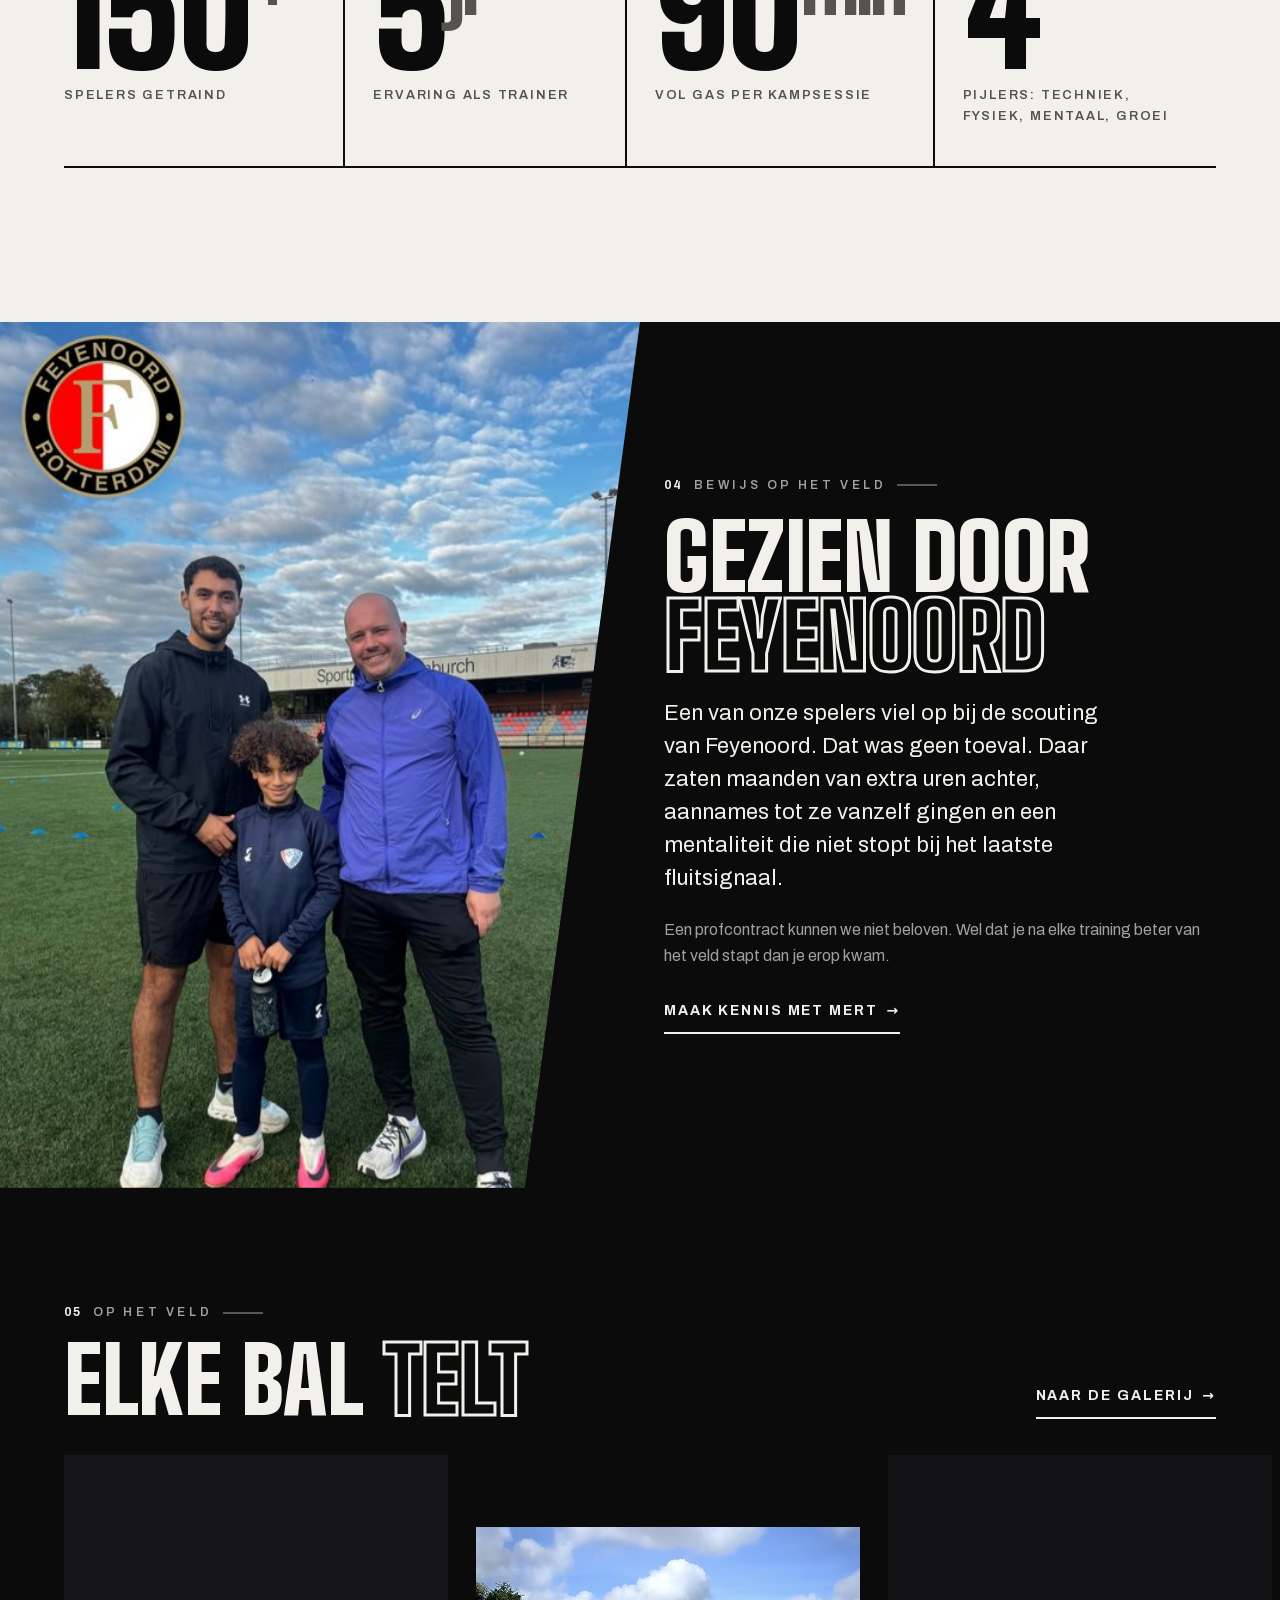
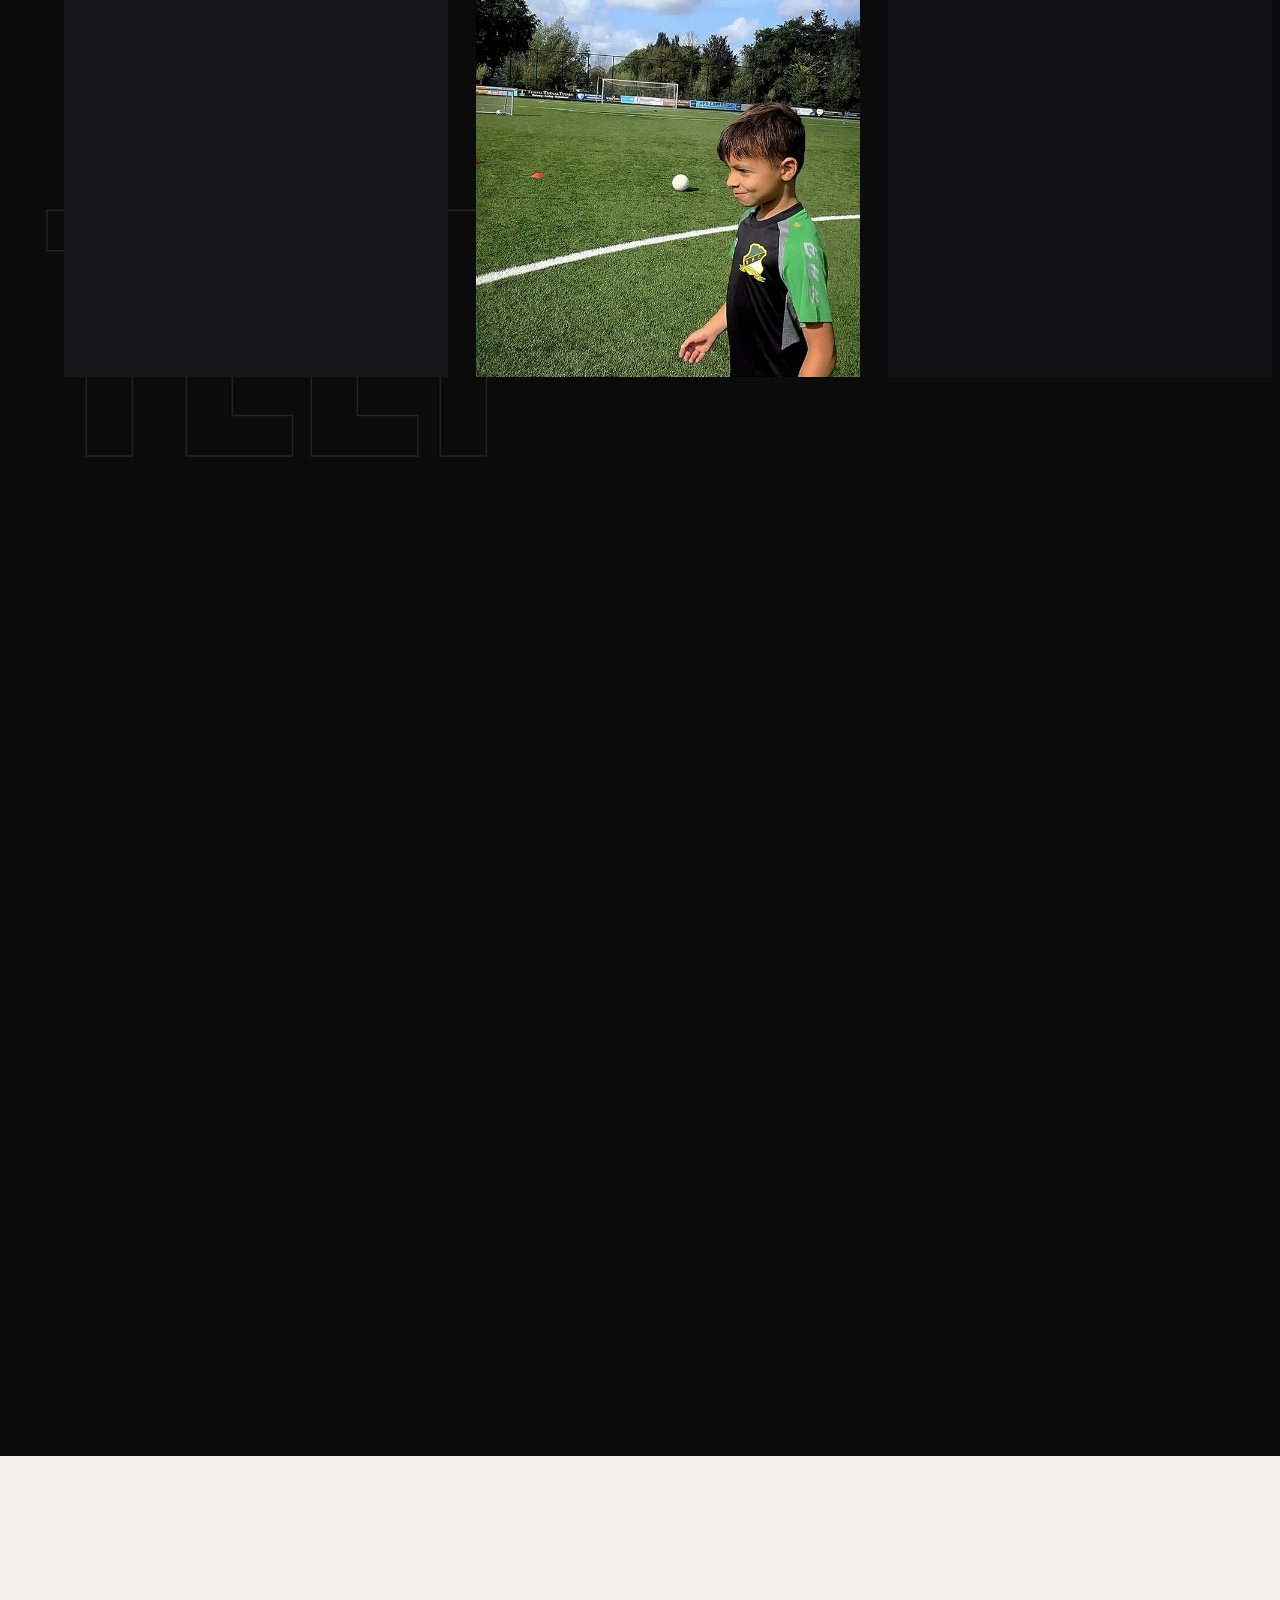
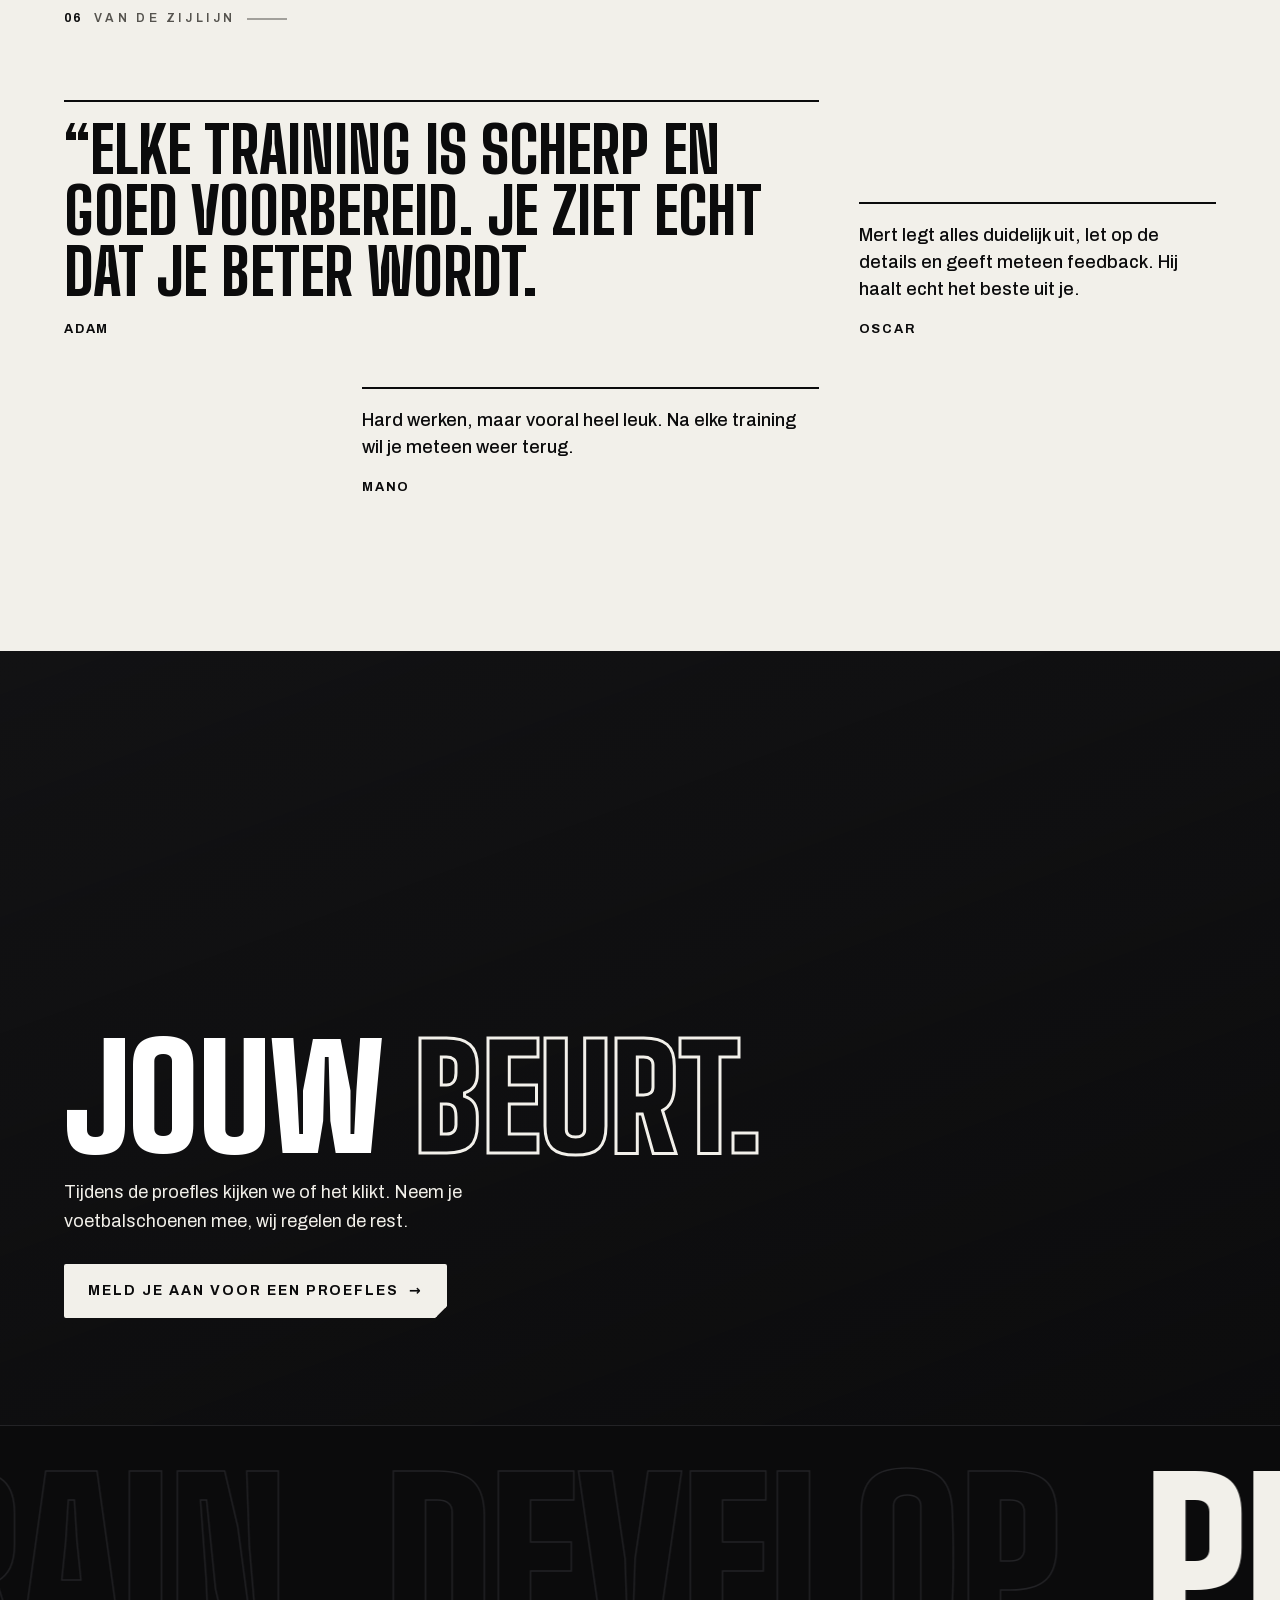
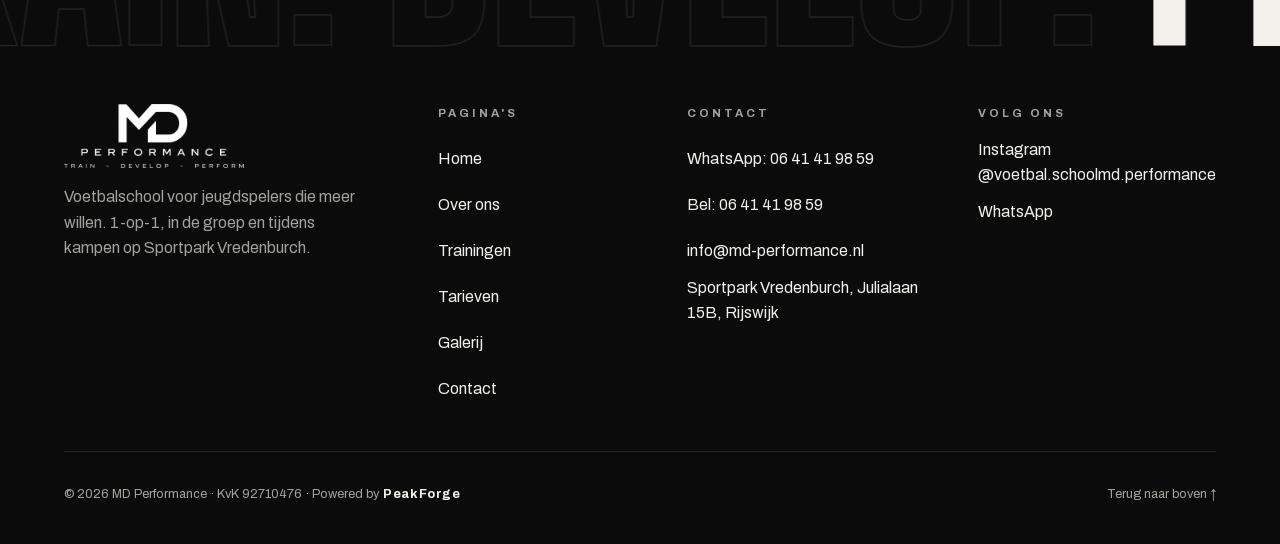
==== commit 9da320de: "Cloudflare Web Analytics (cookievrij) toevoegen Co-Authored-By: Claude Opus 5.5 <noreply@anthropic.c" ====
--- a/index.html
+++ b/index.html
@@ -3,7 +3,7 @@
 <head>
 <meta charset="utf-8">
 <meta name="viewport" content="width=device-width, initial-scale=1, viewport-fit=cover">
-<meta http-equiv="Content-Security-Policy" content="default-src 'self'; script-src 'self' 'sha256-xKxpHxI42fvgj9LOrif7VXWcCcNQa6q7f38ADWa6ob4='; style-src 'self' 'unsafe-inline'; img-src 'self' data:; font-src 'self'; connect-src 'self'; manifest-src 'self'; object-src 'none'; base-uri 'self'; form-action 'none'; upgrade-insecure-requests">
+<meta http-equiv="Content-Security-Policy" content="default-src 'self'; script-src 'self' https://static.cloudflareinsights.com 'sha256-xKxpHxI42fvgj9LOrif7VXWcCcNQa6q7f38ADWa6ob4='; style-src 'self' 'unsafe-inline'; img-src 'self' data:; font-src 'self'; connect-src 'self' https://cloudflareinsights.com; manifest-src 'self'; object-src 'none'; base-uri 'self'; form-action 'none'; upgrade-insecure-requests">
 <meta name="referrer" content="strict-origin-when-cross-origin">
 <title>MD Performance | Voetbalschool in Rijswijk – 1-op-1, groep & kampen</title>
 <meta name="description" content="Voetbalschool MD Performance traint jeugdspelers op Sportpark Vredenburch in Rijswijk. 1-op-1 training, kleine groepen en kampen. Meld je aan voor een proefles.">
@@ -283,5 +283,6 @@
   <a class="btn" href="contact.html#aanmelden">Proefles aanmelden <span class="arrow" aria-hidden="true">→</span></a>
   <a class="btn btn--wa" href="https://wa.me/31641419859?text=Hoi%20Mert%21%20Ik%20wil%20graag%20een%20proefles%20plannen%20bij%20MD%20Performance." target="_blank" rel="noopener" aria-label="Stuur een WhatsApp-bericht"><svg viewBox="0 0 24 24" fill="currentColor" aria-hidden="true" focusable="false"><path d="M17.47 14.38c-.3-.15-1.76-.87-2.03-.97-.27-.1-.47-.15-.67.15-.2.3-.77.97-.94 1.16-.17.2-.35.22-.64.08-.3-.15-1.26-.47-2.39-1.48-.88-.79-1.48-1.76-1.65-2.06-.17-.3-.02-.46.13-.6.13-.14.3-.35.45-.52.15-.18.2-.3.3-.5.1-.2.05-.37-.03-.52-.07-.15-.67-1.61-.92-2.2-.24-.59-.49-.5-.67-.51h-.57c-.2 0-.52.07-.79.37-.27.3-1.04 1.02-1.04 2.48 0 1.46 1.07 2.88 1.21 3.07.15.2 2.1 3.2 5.08 4.49.71.3 1.26.49 1.7.63.71.22 1.36.19 1.87.12.57-.09 1.76-.72 2-1.41.25-.7.25-1.29.18-1.41-.08-.13-.27-.2-.57-.35m-5.42 7.4h-.01a9.87 9.87 0 0 1-5.03-1.38l-.36-.21-3.74.98 1-3.65-.24-.37a9.86 9.86 0 0 1-1.51-5.26c0-5.45 4.44-9.88 9.89-9.88 2.64 0 5.12 1.03 6.99 2.9a9.83 9.83 0 0 1 2.89 6.99c0 5.45-4.44 9.88-9.88 9.88m8.41-18.3A11.82 11.82 0 0 0 12.05 0C5.5 0 .16 5.34.16 11.89c0 2.1.55 4.14 1.59 5.95L.06 24l6.3-1.65a11.88 11.88 0 0 0 5.68 1.45h.01c6.55 0 11.89-5.34 11.89-11.9a11.82 11.82 0 0 0-3.48-8.41Z"/></svg></a>
 </div>
+<!-- Cloudflare Web Analytics (cookievrij) --><script defer src="https://static.cloudflareinsights.com/beacon.min.js" data-cf-beacon='{"token": "e5c29565c04d4ab79eaea70c95c827b7"}'></script><!-- End Cloudflare Web Analytics -->
 </body>
 </html>
